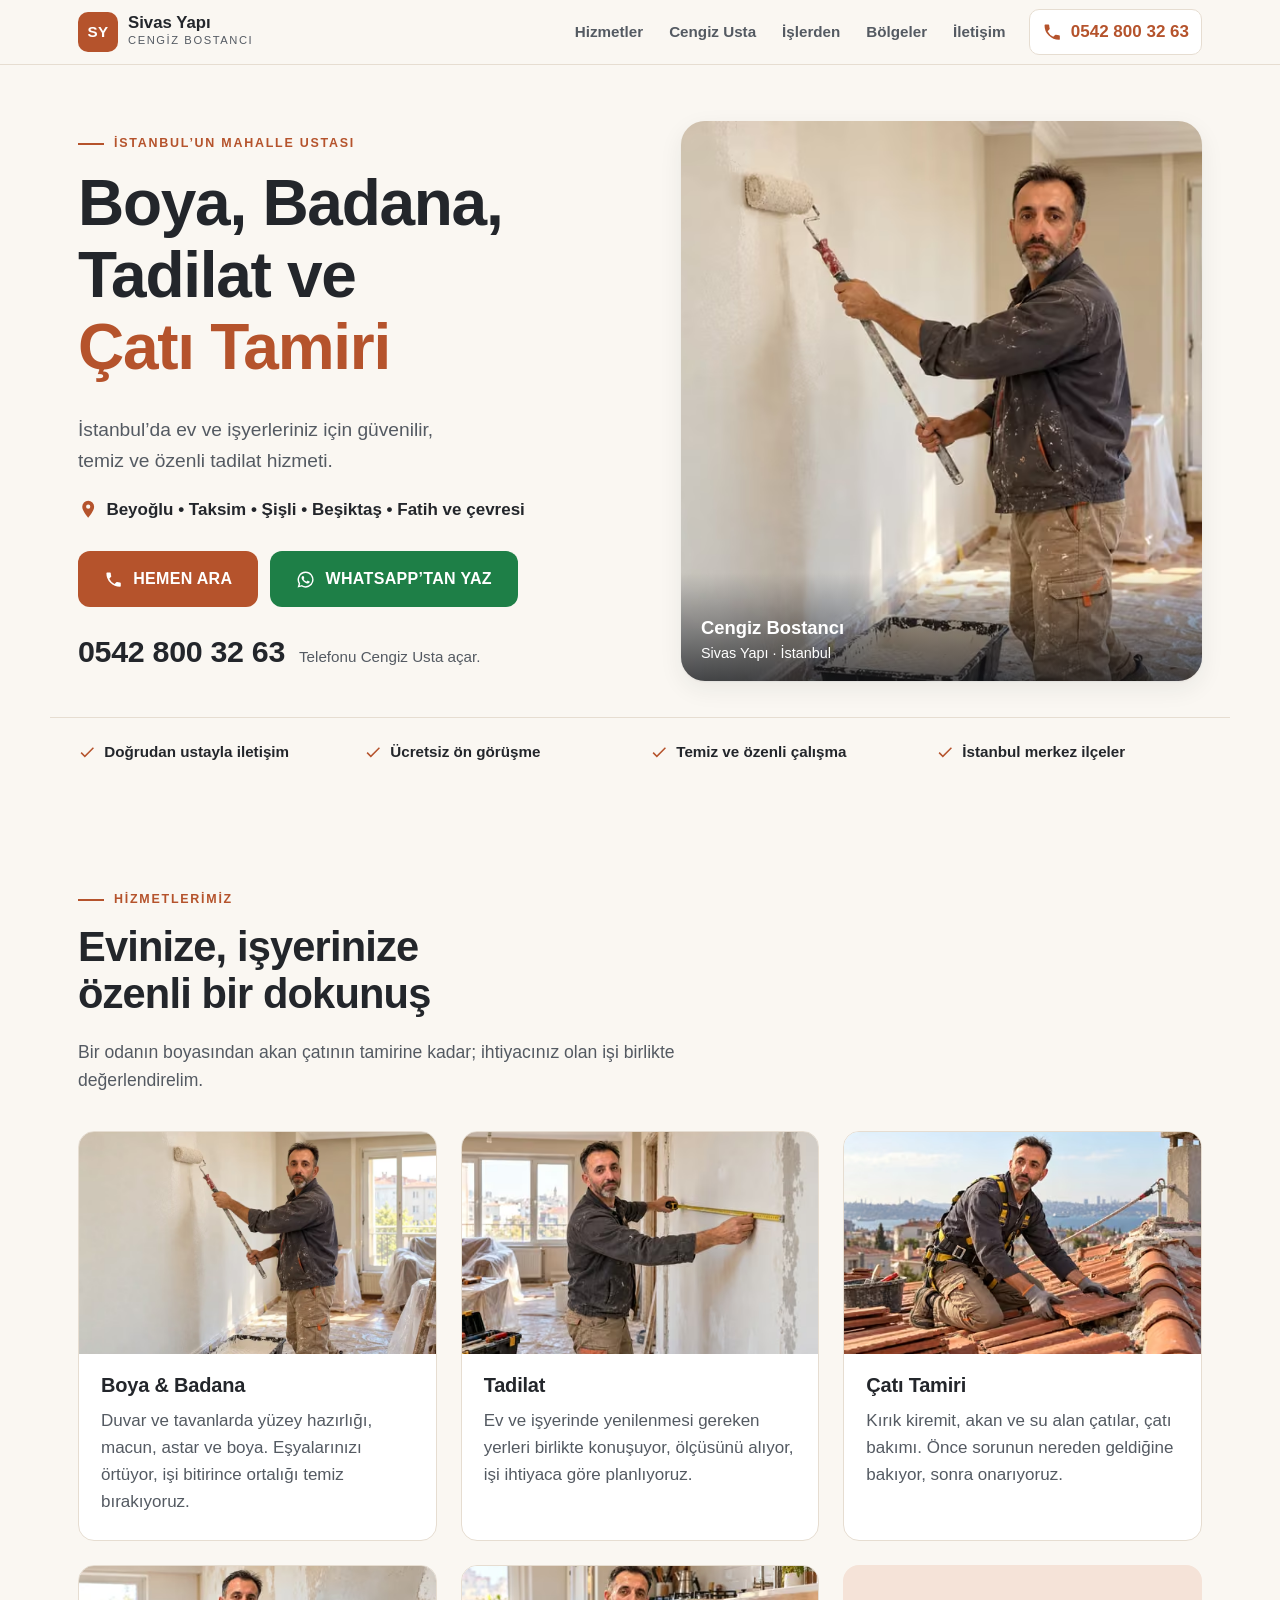
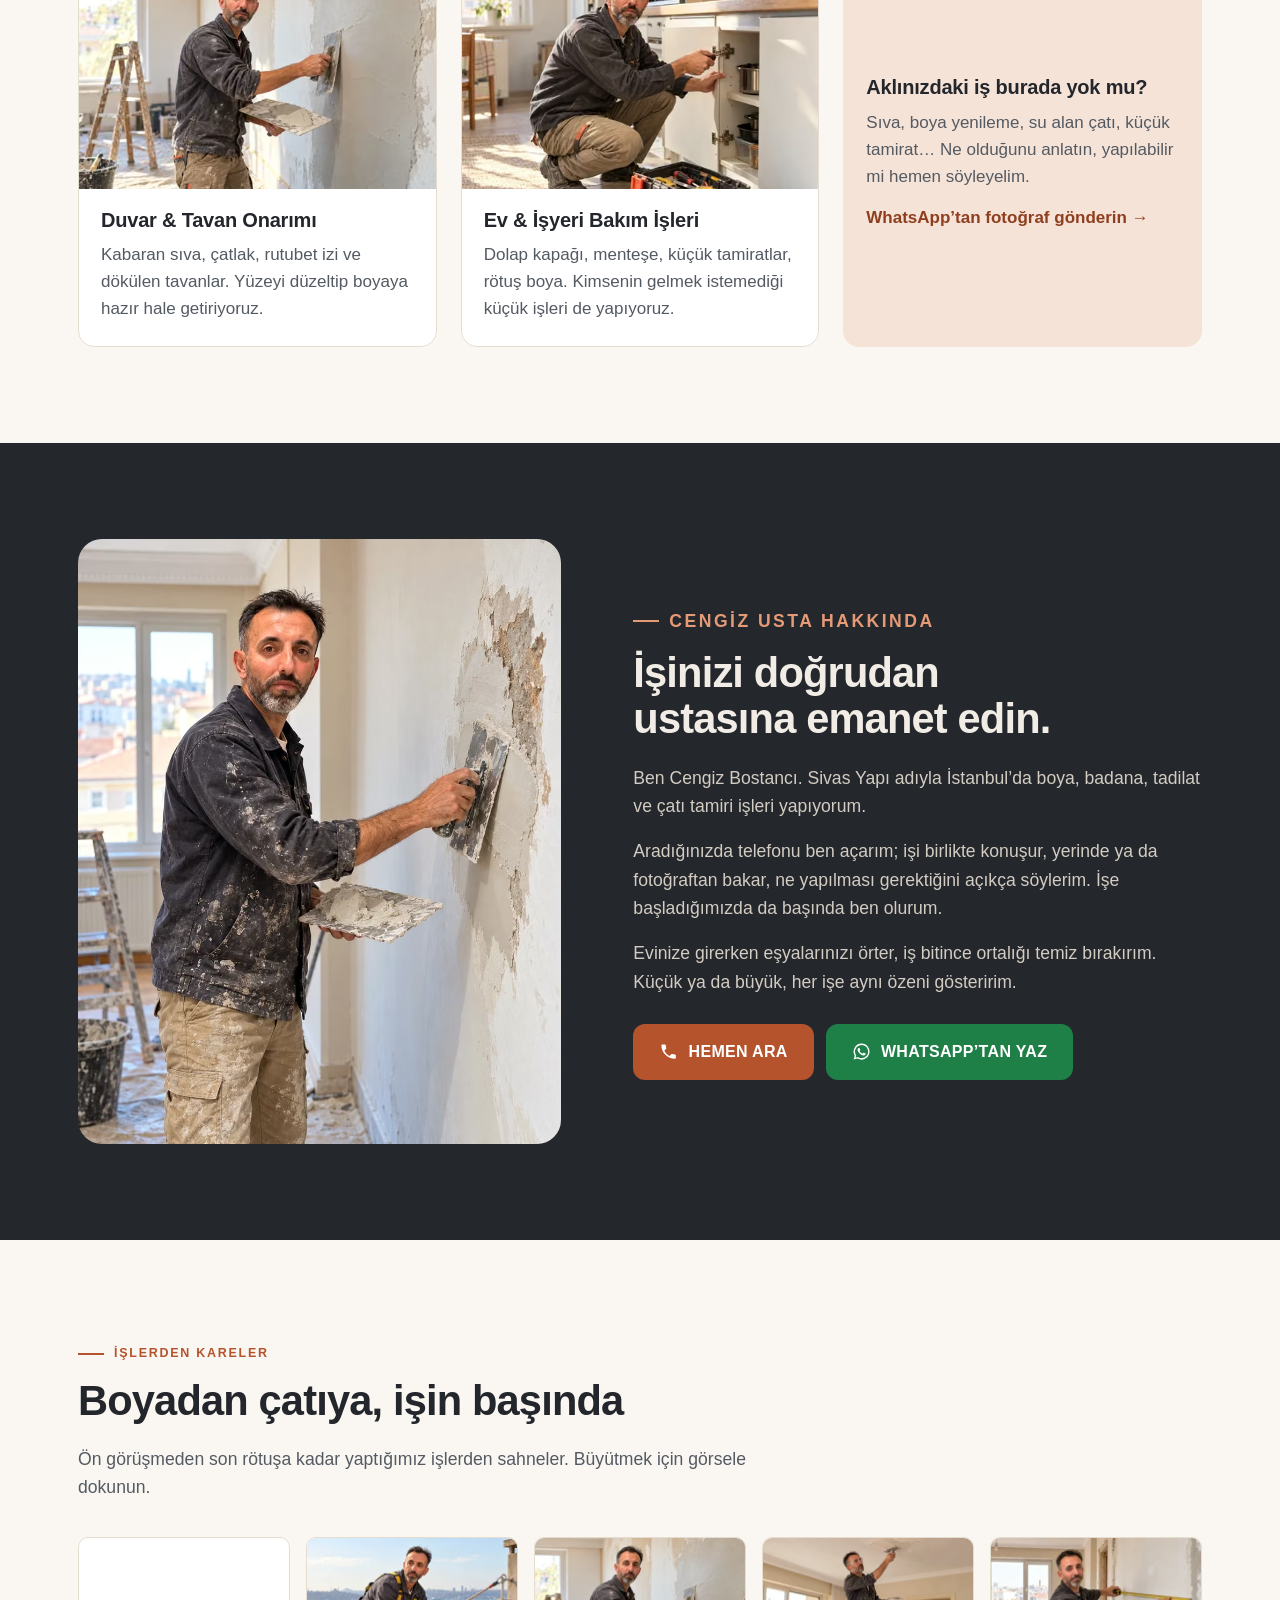
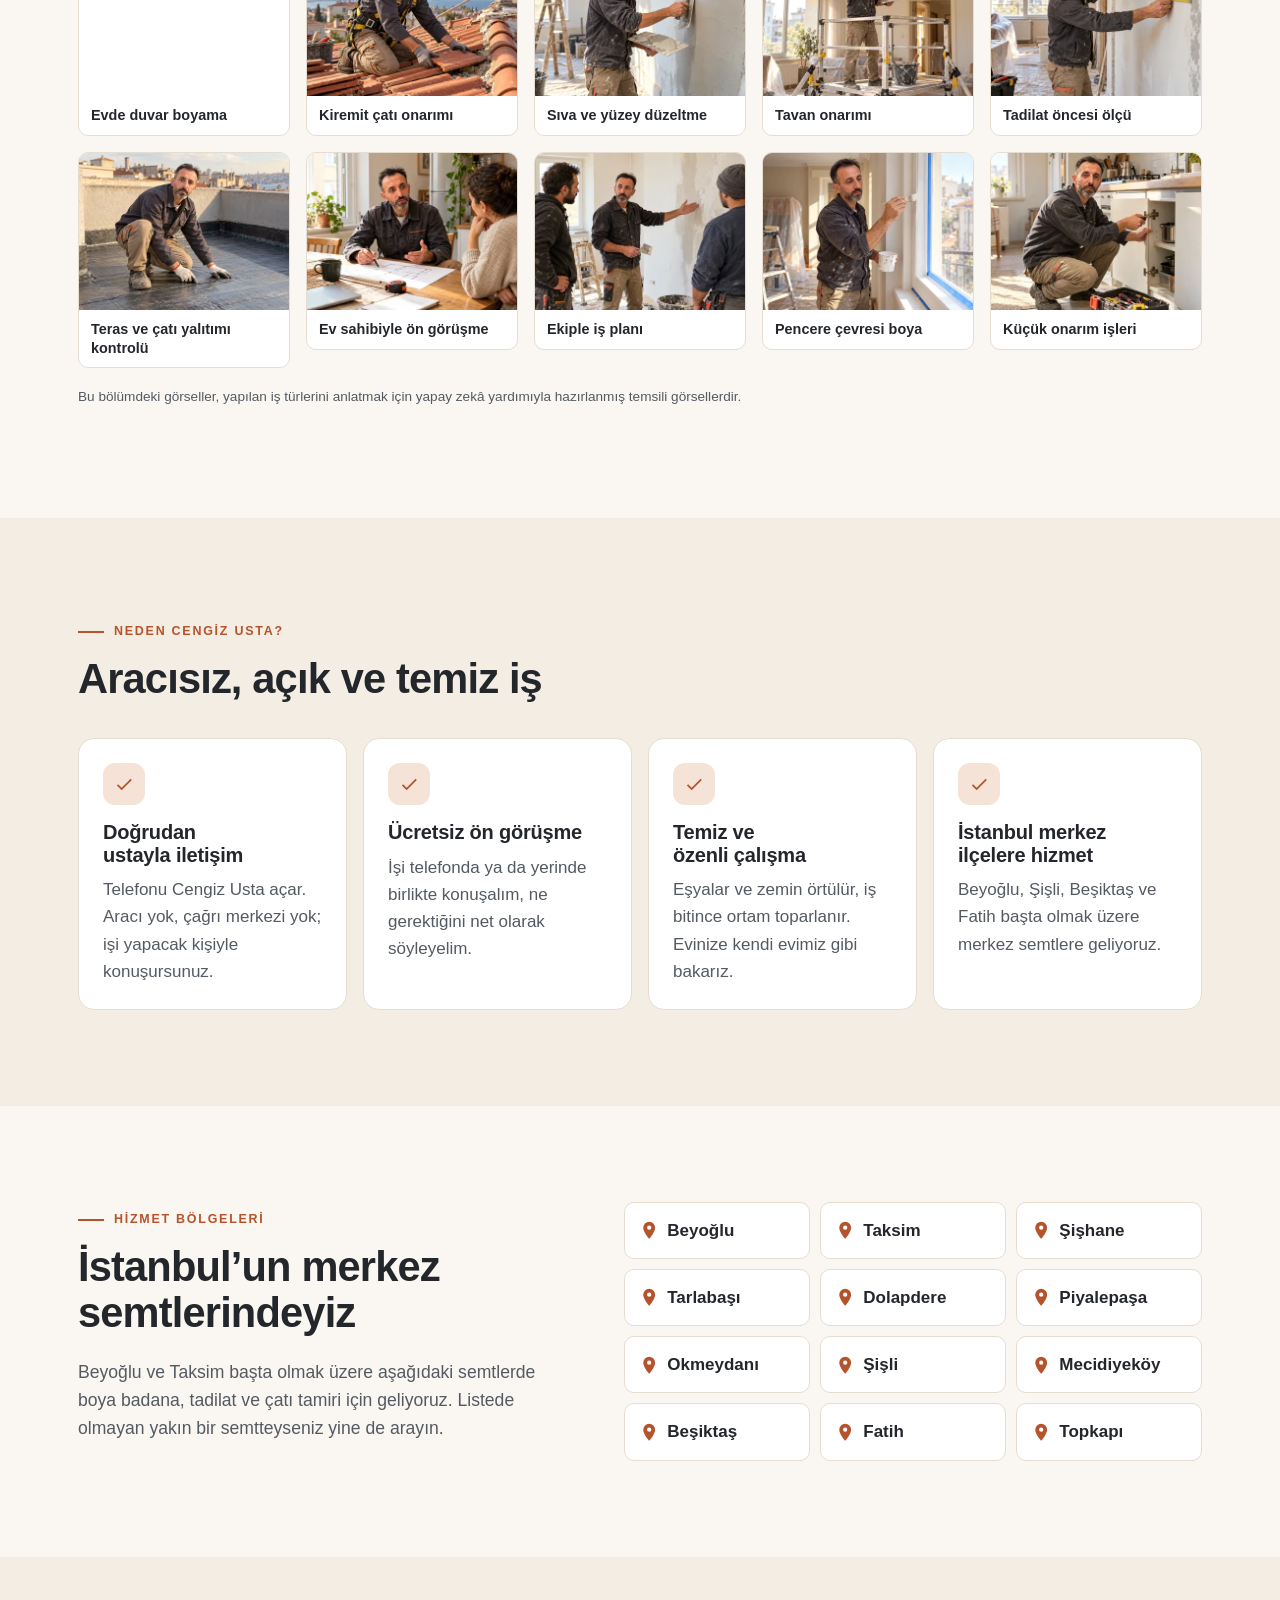
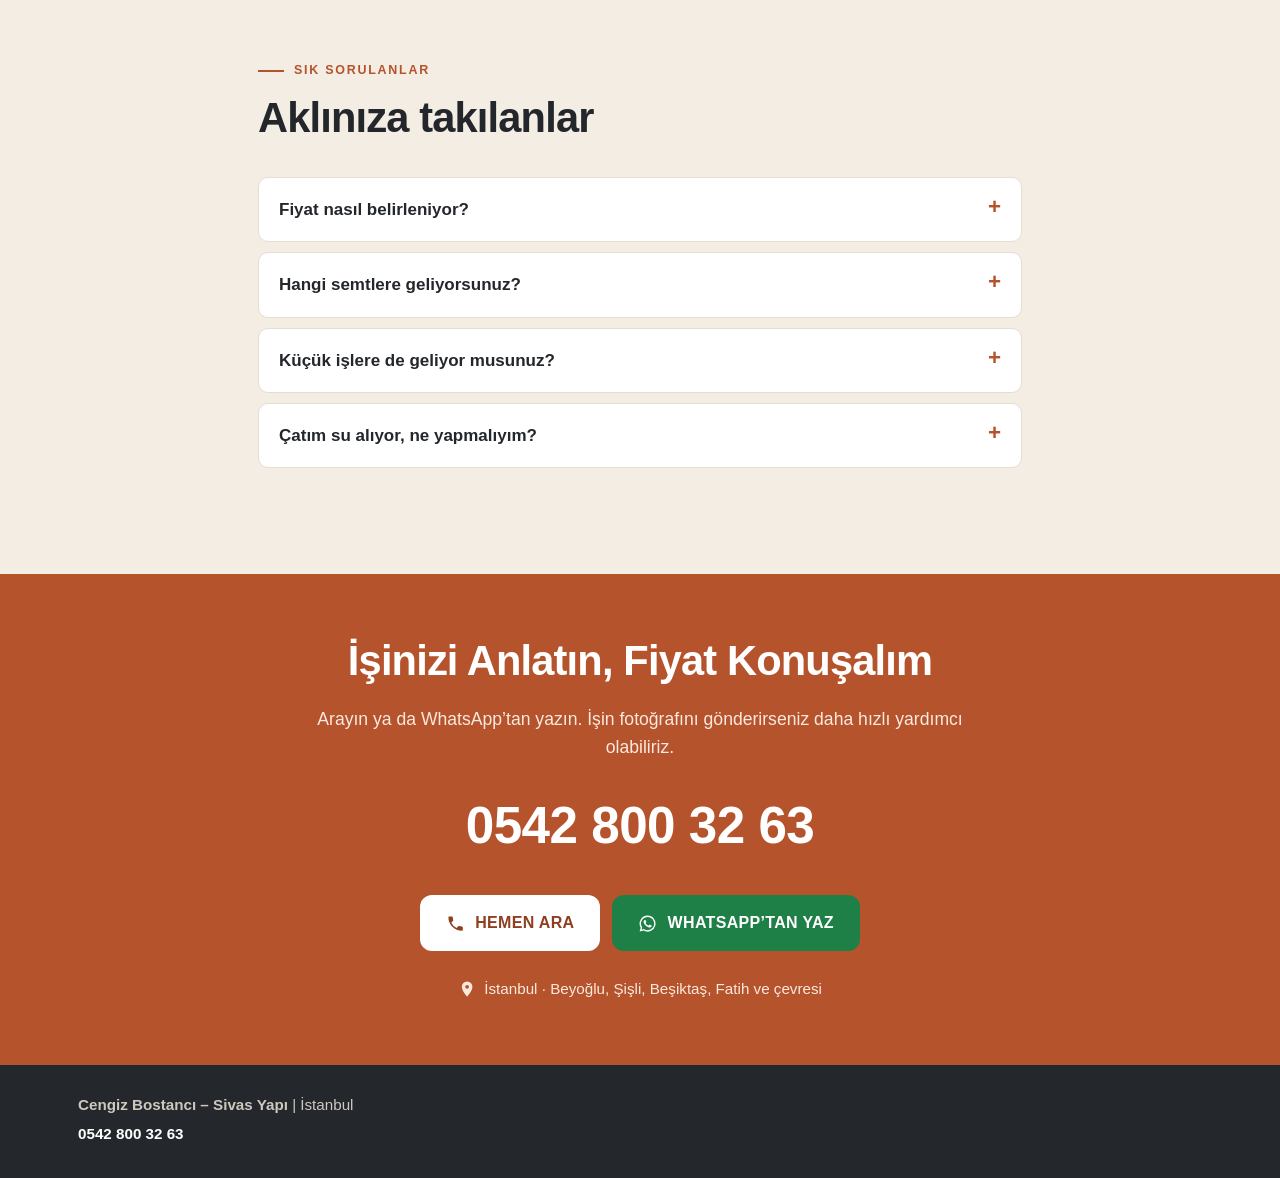
==== site/index.html @ 4868c243 "Cengiz Usta – Sivas Yapı sitesi ilk sürüm Co-Authored-By: Claude Opus 5.5 <noreply@anthropic.com>" ====
<!doctype html>
<html lang="tr">
<head>
<meta charset="utf-8">
<meta name="viewport" content="width=device-width, initial-scale=1">
<title>Cengiz Usta | Boya Badana, Tadilat ve Çatı Tamiri İstanbul</title>
<meta name="description" content="Beyoğlu, Taksim, Şişli, Beşiktaş, Fatih ve çevresinde boya badana, tadilat ve çatı tamiri. Cengiz Usta ile doğrudan iletişim: 0542 800 32 63.">
<link rel="canonical" href="https://calsimsek-a11y.github.io/cengizusta/">
<meta name="robots" content="index, follow, max-image-preview:large">
<meta name="theme-color" content="#B5532C">
<meta name="geo.region" content="TR-34">
<meta name="geo.placename" content="İstanbul">

<meta property="og:type" content="website">
<meta property="og:locale" content="tr_TR">
<meta property="og:site_name" content="Cengiz Usta – Sivas Yapı">
<meta property="og:title" content="Cengiz Usta | Boya Badana, Tadilat ve Çatı Tamiri İstanbul">
<meta property="og:description" content="Beyoğlu, Taksim, Şişli, Beşiktaş, Fatih ve çevresinde boya badana, tadilat ve çatı tamiri. Cengiz Usta ile doğrudan iletişim: 0542 800 32 63.">
<meta property="og:url" content="https://calsimsek-a11y.github.io/cengizusta/">
<meta property="og:image" content="https://calsimsek-a11y.github.io/cengizusta/img/og-cengiz-usta.jpg">
<meta property="og:image:width" content="1200">
<meta property="og:image:height" content="630">
<meta property="og:image:alt" content="Cengiz Usta İstanbul'da bir evde duvar boyarken">
<meta name="twitter:card" content="summary_large_image">
<link rel="icon" href="favicon.svg" type="image/svg+xml">
<link rel="apple-touch-icon" href="apple-touch-icon.png">
<link rel="preload" as="image" type="image/avif" imagesrcset="img/beyoglu-boya-badana-ustasi-480.avif 480w, img/beyoglu-boya-badana-ustasi-900.avif 900w, img/beyoglu-boya-badana-ustasi-1400.avif 1400w" imagesizes="(min-width: 960px) 46vw, 100vw">
<link rel="stylesheet" href="stil.css?v=20261002">
<script type="application/ld+json">{"@context": "https://schema.org", "@type": "HomeAndConstructionBusiness", "@id": "https://calsimsek-a11y.github.io/cengizusta/#isletme", "name": "Cengiz Bostancı – Sivas Yapı", "alternateName": ["Cengiz Usta", "Sivas Yapı"], "description": "İstanbul'da boya badana, ev ve işyeri tadilatı, çatı tamiri, duvar ve tavan onarımı.", "url": "https://calsimsek-a11y.github.io/cengizusta/", "telephone": "+90 542 800 32 63", "image": "https://calsimsek-a11y.github.io/cengizusta/img/og-cengiz-usta.jpg", "logo": "https://calsimsek-a11y.github.io/cengizusta/favicon.svg", "founder": {"@type": "Person", "name": "Cengiz Bostancı"}, "address": {"@type": "PostalAddress", "addressLocality": "İstanbul", "addressCountry": "TR"}, "areaServed": [{"@type": "Place", "name": "Beyoğlu, İstanbul"}, {"@type": "Place", "name": "Taksim, İstanbul"}, {"@type": "Place", "name": "Şişhane, İstanbul"}, {"@type": "Place", "name": "Tarlabaşı, İstanbul"}, {"@type": "Place", "name": "Dolapdere, İstanbul"}, {"@type": "Place", "name": "Piyalepaşa, İstanbul"}, {"@type": "Place", "name": "Okmeydanı, İstanbul"}, {"@type": "Place", "name": "Şişli, İstanbul"}, {"@type": "Place", "name": "Mecidiyeköy, İstanbul"}, {"@type": "Place", "name": "Beşiktaş, İstanbul"}, {"@type": "Place", "name": "Fatih, İstanbul"}, {"@type": "Place", "name": "Topkapı, İstanbul"}], "knowsLanguage": "tr", "contactPoint": {"@type": "ContactPoint", "telephone": "+90 542 800 32 63", "contactType": "customer service", "availableLanguage": "Turkish"}, "hasOfferCatalog": {"@type": "OfferCatalog", "name": "Hizmetler", "itemListElement": [{"@type": "Offer", "itemOffered": {"@type": "Service", "name": "Boya ve badana"}}, {"@type": "Offer", "itemOffered": {"@type": "Service", "name": "Ev ve işyeri tadilatı"}}, {"@type": "Offer", "itemOffered": {"@type": "Service", "name": "Çatı tamiri"}}, {"@type": "Offer", "itemOffered": {"@type": "Service", "name": "Çatı bakım ve onarımı"}}, {"@type": "Offer", "itemOffered": {"@type": "Service", "name": "Su alan çatı onarımı"}}, {"@type": "Offer", "itemOffered": {"@type": "Service", "name": "Duvar ve tavan tamiratı"}}, {"@type": "Offer", "itemOffered": {"@type": "Service", "name": "Sıva ve boya yenileme"}}, {"@type": "Offer", "itemOffered": {"@type": "Service", "name": "Küçük ev ve işyeri onarım işleri"}}]}}</script>
<script type="application/ld+json">{"@context": "https://schema.org", "@type": "FAQPage", "mainEntity": [{"@type": "Question", "name": "Fiyat nasıl belirleniyor?", "acceptedAnswer": {"@type": "Answer", "text": "Her işin ölçüsü ve durumu farklı olduğu için fiyatı işi gördükten ya da fotoğrafını aldıktan sonra konuşuyoruz. WhatsApp'tan birkaç fotoğraf göndermeniz çoğu zaman yeterli olur."}}, {"@type": "Question", "name": "Hangi semtlere geliyorsunuz?", "acceptedAnswer": {"@type": "Answer", "text": "Beyoğlu, Taksim, Şişhane, Tarlabaşı, Dolapdere, Piyalepaşa, Okmeydanı, Şişli, Mecidiyeköy, Beşiktaş, Fatih ve Topkapı başta olmak üzere İstanbul'un merkez semtlerine geliyoruz."}}, {"@type": "Question", "name": "Küçük işlere de geliyor musunuz?", "acceptedAnswer": {"@type": "Answer", "text": "Evet. Tek odanın boyası, bir tavan onarımı ya da birkaç kiremidin değişmesi gibi küçük işler için de arayabilirsiniz."}}, {"@type": "Question", "name": "Çatım su alıyor, ne yapmalıyım?", "acceptedAnswer": {"@type": "Answer", "text": "Suyun geldiği yeri ve tavandaki izi fotoğraflayıp WhatsApp'tan gönderin. Sorunun kaynağına bakıp çatı tamirinin nasıl yapılacağını birlikte konuşalım."}}]}</script>
<script type="application/ld+json">{"@context": "https://schema.org", "@type": "WebSite", "name": "Cengiz Usta – Sivas Yapı", "url": "https://calsimsek-a11y.github.io/cengizusta/", "inLanguage": "tr-TR"}</script>
</head>
<body>
<a class="atla" href="#icerik">İçeriğe geç</a>
<header class="ust">
  <div class="kap ust-ic">
    <a class="marka" href="./" aria-label="Cengiz Usta – Sivas Yapı ana sayfa">
      <span class="marka-isaret" aria-hidden="true">SY</span>
      <span><strong>Sivas Yapı</strong><small>Cengiz Bostancı</small></span>
    </a>
    <nav aria-label="Ana menü" class="menu">
      <a href="#hizmetler">Hizmetler</a><a href="#hakkinda">Cengiz Usta</a><a href="#isler">İşlerden</a><a href="#bolgeler">Bölgeler</a><a href="#iletisim">İletişim</a>
    </nav>
    <a class="ust-tel" href="tel:+905428003263"><svg viewBox="0 0 24 24" aria-hidden="true"><path d="M6.6 10.8a15.1 15.1 0 0 0 6.6 6.6l2.2-2.2a1 1 0 0 1 1-.25 11.4 11.4 0 0 0 3.6.57 1 1 0 0 1 1 1V20a1 1 0 0 1-1 1A17 17 0 0 1 3 4a1 1 0 0 1 1-1h3.5a1 1 0 0 1 1 1c0 1.25.2 2.45.57 3.57a1 1 0 0 1-.25 1z"/></svg><span>0542 800 32 63</span></a>
  </div>
</header>

<main id="icerik">
<section class="hero">
  <div class="kap hero-ic">
    <div class="hero-metin">
      <p class="ust-etiket">İstanbul’un mahalle ustası</p>
      <h1>Boya, Badana, Tadilat ve <em>Çatı Tamiri</em></h1>
      <p class="hero-alt">İstanbul’da ev ve işyerleriniz için güvenilir, temiz ve özenli tadilat hizmeti.</p>
      <p class="hero-bolge"><svg viewBox="0 0 24 24" aria-hidden="true"><path d="M12 2a7 7 0 0 0-7 7c0 5.25 7 13 7 13s7-7.75 7-13a7 7 0 0 0-7-7zm0 9.5A2.5 2.5 0 1 1 12 6.5a2.5 2.5 0 0 1 0 5z"/></svg>Beyoğlu • Taksim • Şişli • Beşiktaş • Fatih ve çevresi</p>
      <div class="cta-row"><a class="btn btn-ana" href="tel:+905428003263"><svg viewBox="0 0 24 24" aria-hidden="true"><path d="M6.6 10.8a15.1 15.1 0 0 0 6.6 6.6l2.2-2.2a1 1 0 0 1 1-.25 11.4 11.4 0 0 0 3.6.57 1 1 0 0 1 1 1V20a1 1 0 0 1-1 1A17 17 0 0 1 3 4a1 1 0 0 1 1-1h3.5a1 1 0 0 1 1 1c0 1.25.2 2.45.57 3.57a1 1 0 0 1-.25 1z"/></svg><span>HEMEN ARA</span></a><a class="btn btn-wa" href="https://wa.me/905428003263?text=Merhaba%20Cengiz%20Usta%2C%20boya/tadilat%20i%C5%9Fi%20i%C3%A7in%20bilgi%20ve%20fiyat%20almak%20istiyorum." target="_blank" rel="noopener"><svg viewBox="0 0 24 24" aria-hidden="true"><path d="M12 2a10 10 0 0 0-8.6 15.1L2 22l5-1.3A10 10 0 1 0 12 2zm0 18.2a8.2 8.2 0 0 1-4.2-1.15l-.3-.18-3 .78.8-2.9-.2-.3A8.2 8.2 0 1 1 12 20.2zm4.5-6.1c-.25-.12-1.47-.72-1.7-.8s-.39-.12-.56.12-.64.8-.78.97-.29.18-.54.06a6.7 6.7 0 0 1-3.34-2.92c-.25-.43.25-.4.72-1.34a.45.45 0 0 0-.02-.43c-.06-.12-.56-1.34-.76-1.84s-.4-.42-.56-.43h-.48a.92.92 0 0 0-.66.31 2.8 2.8 0 0 0-.87 2.07 4.85 4.85 0 0 0 1.02 2.58 11.1 11.1 0 0 0 4.25 3.75c1.58.68 2.2.74 2.99.62a2.55 2.55 0 0 0 1.68-1.18 2.08 2.08 0 0 0 .14-1.18c-.06-.1-.23-.16-.48-.28z"/></svg><span>WHATSAPP’TAN YAZ</span></a></div>
      <p class="hero-tel"><a href="tel:+905428003263">0542 800 32 63</a><span>Telefonu Cengiz Usta açar.</span></p>
    </div>
    <figure class="hero-gorsel">
      <picture><source type="image/avif" srcset="img/beyoglu-boya-badana-ustasi-480.avif 480w, img/beyoglu-boya-badana-ustasi-900.avif 900w, img/beyoglu-boya-badana-ustasi-1400.avif 1400w" sizes="(min-width: 960px) 46vw, 100vw"><source type="image/webp" srcset="img/beyoglu-boya-badana-ustasi-480.webp 480w, img/beyoglu-boya-badana-ustasi-900.webp 900w, img/beyoglu-boya-badana-ustasi-1400.webp 1400w" sizes="(min-width: 960px) 46vw, 100vw"><img src="img/beyoglu-boya-badana-ustasi-900.webp" alt="Cengiz Usta Beyoğlu'nda bir dairede duvarı rulo ile boyarken" width="1400" height="933" fetchpriority="high"></picture>
      <figcaption><strong>Cengiz Bostancı</strong> Sivas Yapı · İstanbul</figcaption>
    </figure>
  </div>
  <ul class="kap seritler" aria-label="Öne çıkanlar">
    <li><svg viewBox="0 0 24 24" aria-hidden="true"><path d="M9 16.2 4.8 12l-1.4 1.4L9 19 21 7l-1.4-1.4z"/></svg>Doğrudan ustayla iletişim</li>
    <li><svg viewBox="0 0 24 24" aria-hidden="true"><path d="M9 16.2 4.8 12l-1.4 1.4L9 19 21 7l-1.4-1.4z"/></svg>Ücretsiz ön görüşme</li>
    <li><svg viewBox="0 0 24 24" aria-hidden="true"><path d="M9 16.2 4.8 12l-1.4 1.4L9 19 21 7l-1.4-1.4z"/></svg>Temiz ve özenli çalışma</li>
    <li><svg viewBox="0 0 24 24" aria-hidden="true"><path d="M9 16.2 4.8 12l-1.4 1.4L9 19 21 7l-1.4-1.4z"/></svg>İstanbul merkez ilçeler</li>
  </ul>
</section>

<section id="hizmetler" class="bolum">
  <div class="kap">
    <header class="bolum-bas">
      <p class="ust-etiket">Hizmetlerimiz</p>
      <h2>Evinize, işyerinize özenli bir dokunuş</h2>
      <p>Bir odanın boyasından akan çatının tamirine kadar; ihtiyacınız olan işi birlikte değerlendirelim.</p>
    </header>
    <div class="kartlar">
<article class="kart"><picture><source type="image/avif" srcset="img/beyoglu-boya-badana-ustasi-480.avif 480w, img/beyoglu-boya-badana-ustasi-900.avif 900w, img/beyoglu-boya-badana-ustasi-1400.avif 1400w" sizes="(min-width: 960px) 30vw, (min-width: 640px) 45vw, 100vw"><source type="image/webp" srcset="img/beyoglu-boya-badana-ustasi-480.webp 480w, img/beyoglu-boya-badana-ustasi-900.webp 900w, img/beyoglu-boya-badana-ustasi-1400.webp 1400w" sizes="(min-width: 960px) 30vw, (min-width: 640px) 45vw, 100vw"><img src="img/beyoglu-boya-badana-ustasi-900.webp" alt="Beyoğlu'nda bir evde duvarı rulo ile boyayan Cengiz Usta" width="1400" height="933" loading="lazy" decoding="async"></picture><div class="kart-ic"><h3>Boya & Badana</h3><p>Duvar ve tavanlarda yüzey hazırlığı, macun, astar ve boya. Eşyalarınızı örtüyor, işi bitirince ortalığı temiz bırakıyoruz.</p></div></article>
<article class="kart"><picture><source type="image/avif" srcset="img/ev-tadilati-olcu-alma-480.avif 480w, img/ev-tadilati-olcu-alma-900.avif 900w, img/ev-tadilati-olcu-alma-1400.avif 1400w" sizes="(min-width: 960px) 30vw, (min-width: 640px) 45vw, 100vw"><source type="image/webp" srcset="img/ev-tadilati-olcu-alma-480.webp 480w, img/ev-tadilati-olcu-alma-900.webp 900w, img/ev-tadilati-olcu-alma-1400.webp 1400w" sizes="(min-width: 960px) 30vw, (min-width: 640px) 45vw, 100vw"><img src="img/ev-tadilati-olcu-alma-900.webp" alt="Taksim'de ev tadilatı öncesi duvar ölçüsü alan Cengiz Usta" width="1400" height="933" loading="lazy" decoding="async"></picture><div class="kart-ic"><h3>Tadilat</h3><p>Ev ve işyerinde yenilenmesi gereken yerleri birlikte konuşuyor, ölçüsünü alıyor, işi ihtiyaca göre planlıyoruz.</p></div></article>
<article class="kart"><picture><source type="image/avif" srcset="img/istanbul-kiremit-cati-tamiri-480.avif 480w, img/istanbul-kiremit-cati-tamiri-900.avif 900w, img/istanbul-kiremit-cati-tamiri-1400.avif 1400w" sizes="(min-width: 960px) 30vw, (min-width: 640px) 45vw, 100vw"><source type="image/webp" srcset="img/istanbul-kiremit-cati-tamiri-480.webp 480w, img/istanbul-kiremit-cati-tamiri-900.webp 900w, img/istanbul-kiremit-cati-tamiri-1400.webp 1400w" sizes="(min-width: 960px) 30vw, (min-width: 640px) 45vw, 100vw"><img src="img/istanbul-kiremit-cati-tamiri-900.webp" alt="İstanbul'da emniyet kemeriyle kiremit çatı tamiri yapan Cengiz Usta" width="1400" height="933" loading="lazy" decoding="async"></picture><div class="kart-ic"><h3>Çatı Tamiri</h3><p>Kırık kiremit, akan ve su alan çatılar, çatı bakımı. Önce sorunun nereden geldiğine bakıyor, sonra onarıyoruz.</p></div></article>
<article class="kart"><picture><source type="image/avif" srcset="img/duvar-siva-onarimi-480.avif 480w, img/duvar-siva-onarimi-900.avif 900w, img/duvar-siva-onarimi-1400.avif 1400w" sizes="(min-width: 960px) 30vw, (min-width: 640px) 45vw, 100vw"><source type="image/webp" srcset="img/duvar-siva-onarimi-480.webp 480w, img/duvar-siva-onarimi-900.webp 900w, img/duvar-siva-onarimi-1400.webp 1400w" sizes="(min-width: 960px) 30vw, (min-width: 640px) 45vw, 100vw"><img src="img/duvar-siva-onarimi-900.webp" alt="Şişli'de dökülen duvar sıvasını onaran Cengiz Usta" width="1400" height="933" loading="lazy" decoding="async"></picture><div class="kart-ic"><h3>Duvar & Tavan Onarımı</h3><p>Kabaran sıva, çatlak, rutubet izi ve dökülen tavanlar. Yüzeyi düzeltip boyaya hazır hale getiriyoruz.</p></div></article>
<article class="kart"><picture><source type="image/avif" srcset="img/ev-bakim-onarim-480.avif 480w, img/ev-bakim-onarim-900.avif 900w, img/ev-bakim-onarim-1400.avif 1400w" sizes="(min-width: 960px) 30vw, (min-width: 640px) 45vw, 100vw"><source type="image/webp" srcset="img/ev-bakim-onarim-480.webp 480w, img/ev-bakim-onarim-900.webp 900w, img/ev-bakim-onarim-1400.webp 1400w" sizes="(min-width: 960px) 30vw, (min-width: 640px) 45vw, 100vw"><img src="img/ev-bakim-onarim-900.webp" alt="Beşiktaş'ta mutfak dolabı menteşesini ayarlayan Cengiz Usta" width="1400" height="933" loading="lazy" decoding="async"></picture><div class="kart-ic"><h3>Ev & İşyeri Bakım İşleri</h3><p>Dolap kapağı, menteşe, küçük tamiratlar, rötuş boya. Kimsenin gelmek istemediği küçük işleri de yapıyoruz.</p></div></article><article class="kart kart-cta"><div class="kart-ic"><h3>Aklınızdaki iş burada yok mu?</h3><p>Sıva, boya yenileme, su alan çatı, küçük tamirat… Ne olduğunu anlatın, yapılabilir mi hemen söyleyelim.</p><a class="link-ok" href="https://wa.me/905428003263?text=Merhaba%20Cengiz%20Usta%2C%20boya/tadilat%20i%C5%9Fi%20i%C3%A7in%20bilgi%20ve%20fiyat%20almak%20istiyorum." target="_blank" rel="noopener">WhatsApp’tan fotoğraf gönderin →</a></div></article>
    </div>
  </div>
</section>

<section id="hakkinda" class="bolum bolum-koyu">
  <div class="kap hakkinda">
    <figure class="hakkinda-gorsel">
      <picture><source type="image/avif" srcset="img/cengiz-usta-duvar-tamiri-480.avif 480w, img/cengiz-usta-duvar-tamiri-900.avif 900w" sizes="(min-width: 960px) 38vw, 100vw"><source type="image/webp" srcset="img/cengiz-usta-duvar-tamiri-480.webp 480w, img/cengiz-usta-duvar-tamiri-900.webp 900w" sizes="(min-width: 960px) 38vw, 100vw"><img src="img/cengiz-usta-duvar-tamiri-900.webp" alt="Cengiz Bostancı İstanbul'da bir dairede dökülen duvarın sıva tamirini yaparken" width="1122" height="1402" loading="lazy" decoding="async"></picture>
    </figure>
    <div class="hakkinda-metin">
      <p class="ust-etiket">Cengiz Usta hakkında</p>
      <h2>İşinizi doğrudan ustasına emanet edin.</h2>
      <p>Ben Cengiz Bostancı. Sivas Yapı adıyla İstanbul’da boya, badana, tadilat ve çatı tamiri işleri yapıyorum.</p>
      <p>Aradığınızda telefonu ben açarım; işi birlikte konuşur, yerinde ya da fotoğraftan bakar, ne yapılması gerektiğini açıkça söylerim. İşe başladığımızda da başında ben olurum.</p>
      <p>Evinize girerken eşyalarınızı örter, iş bitince ortalığı temiz bırakırım. Küçük ya da büyük, her işe aynı özeni gösteririm.</p>
      <div class="cta-row cta-acik"><a class="btn btn-ana" href="tel:+905428003263"><svg viewBox="0 0 24 24" aria-hidden="true"><path d="M6.6 10.8a15.1 15.1 0 0 0 6.6 6.6l2.2-2.2a1 1 0 0 1 1-.25 11.4 11.4 0 0 0 3.6.57 1 1 0 0 1 1 1V20a1 1 0 0 1-1 1A17 17 0 0 1 3 4a1 1 0 0 1 1-1h3.5a1 1 0 0 1 1 1c0 1.25.2 2.45.57 3.57a1 1 0 0 1-.25 1z"/></svg><span>HEMEN ARA</span></a><a class="btn btn-wa" href="https://wa.me/905428003263?text=Merhaba%20Cengiz%20Usta%2C%20boya/tadilat%20i%C5%9Fi%20i%C3%A7in%20bilgi%20ve%20fiyat%20almak%20istiyorum." target="_blank" rel="noopener"><svg viewBox="0 0 24 24" aria-hidden="true"><path d="M12 2a10 10 0 0 0-8.6 15.1L2 22l5-1.3A10 10 0 1 0 12 2zm0 18.2a8.2 8.2 0 0 1-4.2-1.15l-.3-.18-3 .78.8-2.9-.2-.3A8.2 8.2 0 1 1 12 20.2zm4.5-6.1c-.25-.12-1.47-.72-1.7-.8s-.39-.12-.56.12-.64.8-.78.97-.29.18-.54.06a6.7 6.7 0 0 1-3.34-2.92c-.25-.43.25-.4.72-1.34a.45.45 0 0 0-.02-.43c-.06-.12-.56-1.34-.76-1.84s-.4-.42-.56-.43h-.48a.92.92 0 0 0-.66.31 2.8 2.8 0 0 0-.87 2.07 4.85 4.85 0 0 0 1.02 2.58 11.1 11.1 0 0 0 4.25 3.75c1.58.68 2.2.74 2.99.62a2.55 2.55 0 0 0 1.68-1.18 2.08 2.08 0 0 0 .14-1.18c-.06-.1-.23-.16-.48-.28z"/></svg><span>WHATSAPP’TAN YAZ</span></a></div>
    </div>
  </div>
</section>

<section id="isler" class="bolum">
  <div class="kap">
    <header class="bolum-bas">
      <p class="ust-etiket">İşlerden kareler</p>
      <h2>Boyadan çatıya, işin başında</h2>
      <p>Ön görüşmeden son rötuşa kadar yaptığımız işlerden sahneler. Büyütmek için görsele dokunun.</p>
    </header>
    <ul class="galeri">
<li><button type="button" class="galeri-oge" data-ad="beyoglu-boya-badana-ustasi" data-baslik="Evde duvar boyama" aria-label="Evde duvar boyama – büyüt"><picture><source type="image/avif" srcset="img/beyoglu-boya-badana-ustasi-480.avif 480w, img/beyoglu-boya-badana-ustasi-900.avif 900w, img/beyoglu-boya-badana-ustasi-1400.avif 1400w" sizes="(min-width: 960px) 20vw, (min-width: 640px) 33vw, 50vw"><source type="image/webp" srcset="img/beyoglu-boya-badana-ustasi-480.webp 480w, img/beyoglu-boya-badana-ustasi-900.webp 900w, img/beyoglu-boya-badana-ustasi-1400.webp 1400w" sizes="(min-width: 960px) 20vw, (min-width: 640px) 33vw, 50vw"><img src="img/beyoglu-boya-badana-ustasi-900.webp" alt="Beyoğlu'nda bir dairede duvar boyayan Cengiz Usta" width="1400" height="933" loading="lazy" decoding="async"></picture><span>Evde duvar boyama</span></button></li>
<li><button type="button" class="galeri-oge" data-ad="istanbul-kiremit-cati-tamiri" data-baslik="Kiremit çatı onarımı" aria-label="Kiremit çatı onarımı – büyüt"><picture><source type="image/avif" srcset="img/istanbul-kiremit-cati-tamiri-480.avif 480w, img/istanbul-kiremit-cati-tamiri-900.avif 900w, img/istanbul-kiremit-cati-tamiri-1400.avif 1400w" sizes="(min-width: 960px) 20vw, (min-width: 640px) 33vw, 50vw"><source type="image/webp" srcset="img/istanbul-kiremit-cati-tamiri-480.webp 480w, img/istanbul-kiremit-cati-tamiri-900.webp 900w, img/istanbul-kiremit-cati-tamiri-1400.webp 1400w" sizes="(min-width: 960px) 20vw, (min-width: 640px) 33vw, 50vw"><img src="img/istanbul-kiremit-cati-tamiri-900.webp" alt="İstanbul'da kiremit çatı tamiri yapan Cengiz Usta" width="1400" height="933" loading="lazy" decoding="async"></picture><span>Kiremit çatı onarımı</span></button></li>
<li><button type="button" class="galeri-oge" data-ad="duvar-siva-onarimi" data-baslik="Sıva ve yüzey düzeltme" aria-label="Sıva ve yüzey düzeltme – büyüt"><picture><source type="image/avif" srcset="img/duvar-siva-onarimi-480.avif 480w, img/duvar-siva-onarimi-900.avif 900w, img/duvar-siva-onarimi-1400.avif 1400w" sizes="(min-width: 960px) 20vw, (min-width: 640px) 33vw, 50vw"><source type="image/webp" srcset="img/duvar-siva-onarimi-480.webp 480w, img/duvar-siva-onarimi-900.webp 900w, img/duvar-siva-onarimi-1400.webp 1400w" sizes="(min-width: 960px) 20vw, (min-width: 640px) 33vw, 50vw"><img src="img/duvar-siva-onarimi-900.webp" alt="Duvarda sıva onarımı yapan Cengiz Usta" width="1400" height="933" loading="lazy" decoding="async"></picture><span>Sıva ve yüzey düzeltme</span></button></li>
<li><button type="button" class="galeri-oge" data-ad="tavan-tamiri" data-baslik="Tavan onarımı" aria-label="Tavan onarımı – büyüt"><picture><source type="image/avif" srcset="img/tavan-tamiri-480.avif 480w, img/tavan-tamiri-900.avif 900w, img/tavan-tamiri-1400.avif 1400w" sizes="(min-width: 960px) 20vw, (min-width: 640px) 33vw, 50vw"><source type="image/webp" srcset="img/tavan-tamiri-480.webp 480w, img/tavan-tamiri-900.webp 900w, img/tavan-tamiri-1400.webp 1400w" sizes="(min-width: 960px) 20vw, (min-width: 640px) 33vw, 50vw"><img src="img/tavan-tamiri-900.webp" alt="İskele üzerinde tavan tamiri yapan Cengiz Usta" width="1400" height="933" loading="lazy" decoding="async"></picture><span>Tavan onarımı</span></button></li>
<li><button type="button" class="galeri-oge" data-ad="ev-tadilati-olcu-alma" data-baslik="Tadilat öncesi ölçü" aria-label="Tadilat öncesi ölçü – büyüt"><picture><source type="image/avif" srcset="img/ev-tadilati-olcu-alma-480.avif 480w, img/ev-tadilati-olcu-alma-900.avif 900w, img/ev-tadilati-olcu-alma-1400.avif 1400w" sizes="(min-width: 960px) 20vw, (min-width: 640px) 33vw, 50vw"><source type="image/webp" srcset="img/ev-tadilati-olcu-alma-480.webp 480w, img/ev-tadilati-olcu-alma-900.webp 900w, img/ev-tadilati-olcu-alma-1400.webp 1400w" sizes="(min-width: 960px) 20vw, (min-width: 640px) 33vw, 50vw"><img src="img/ev-tadilati-olcu-alma-900.webp" alt="Ev tadilatı için ölçü alan Cengiz Usta" width="1400" height="933" loading="lazy" decoding="async"></picture><span>Tadilat öncesi ölçü</span></button></li>
<li><button type="button" class="galeri-oge" data-ad="cati-su-yalitimi-onarimi" data-baslik="Teras ve çatı yalıtımı kontrolü" aria-label="Teras ve çatı yalıtımı kontrolü – büyüt"><picture><source type="image/avif" srcset="img/cati-su-yalitimi-onarimi-480.avif 480w, img/cati-su-yalitimi-onarimi-900.avif 900w, img/cati-su-yalitimi-onarimi-1400.avif 1400w" sizes="(min-width: 960px) 20vw, (min-width: 640px) 33vw, 50vw"><source type="image/webp" srcset="img/cati-su-yalitimi-onarimi-480.webp 480w, img/cati-su-yalitimi-onarimi-900.webp 900w, img/cati-su-yalitimi-onarimi-1400.webp 1400w" sizes="(min-width: 960px) 20vw, (min-width: 640px) 33vw, 50vw"><img src="img/cati-su-yalitimi-onarimi-900.webp" alt="Su alan teras çatının yalıtımını inceleyen Cengiz Usta" width="1400" height="933" loading="lazy" decoding="async"></picture><span>Teras ve çatı yalıtımı kontrolü</span></button></li>
<li><button type="button" class="galeri-oge" data-ad="tadilat-on-gorusme" data-baslik="Ev sahibiyle ön görüşme" aria-label="Ev sahibiyle ön görüşme – büyüt"><picture><source type="image/avif" srcset="img/tadilat-on-gorusme-480.avif 480w, img/tadilat-on-gorusme-900.avif 900w, img/tadilat-on-gorusme-1400.avif 1400w" sizes="(min-width: 960px) 20vw, (min-width: 640px) 33vw, 50vw"><source type="image/webp" srcset="img/tadilat-on-gorusme-480.webp 480w, img/tadilat-on-gorusme-900.webp 900w, img/tadilat-on-gorusme-1400.webp 1400w" sizes="(min-width: 960px) 20vw, (min-width: 640px) 33vw, 50vw"><img src="img/tadilat-on-gorusme-900.webp" alt="Ev sahibiyle tadilat planını konuşan Cengiz Usta" width="1400" height="933" loading="lazy" decoding="async"></picture><span>Ev sahibiyle ön görüşme</span></button></li>
<li><button type="button" class="galeri-oge" data-ad="ustalarla-is-plani" data-baslik="Ekiple iş planı" aria-label="Ekiple iş planı – büyüt"><picture><source type="image/avif" srcset="img/ustalarla-is-plani-480.avif 480w, img/ustalarla-is-plani-900.avif 900w, img/ustalarla-is-plani-1400.avif 1400w" sizes="(min-width: 960px) 20vw, (min-width: 640px) 33vw, 50vw"><source type="image/webp" srcset="img/ustalarla-is-plani-480.webp 480w, img/ustalarla-is-plani-900.webp 900w, img/ustalarla-is-plani-1400.webp 1400w" sizes="(min-width: 960px) 20vw, (min-width: 640px) 33vw, 50vw"><img src="img/ustalarla-is-plani-900.webp" alt="Yanında çalışan ustalara yapılacak işi anlatan Cengiz Usta" width="1400" height="933" loading="lazy" decoding="async"></picture><span>Ekiple iş planı</span></button></li>
<li><button type="button" class="galeri-oge" data-ad="pencere-cevresi-boya" data-baslik="Pencere çevresi boya" aria-label="Pencere çevresi boya – büyüt"><picture><source type="image/avif" srcset="img/pencere-cevresi-boya-480.avif 480w, img/pencere-cevresi-boya-900.avif 900w, img/pencere-cevresi-boya-1400.avif 1400w" sizes="(min-width: 960px) 20vw, (min-width: 640px) 33vw, 50vw"><source type="image/webp" srcset="img/pencere-cevresi-boya-480.webp 480w, img/pencere-cevresi-boya-900.webp 900w, img/pencere-cevresi-boya-1400.webp 1400w" sizes="(min-width: 960px) 20vw, (min-width: 640px) 33vw, 50vw"><img src="img/pencere-cevresi-boya-900.webp" alt="Pencere kenarında fırça ile rötuş boya yapan Cengiz Usta" width="1400" height="933" loading="lazy" decoding="async"></picture><span>Pencere çevresi boya</span></button></li>
<li><button type="button" class="galeri-oge" data-ad="ev-bakim-onarim" data-baslik="Küçük onarım işleri" aria-label="Küçük onarım işleri – büyüt"><picture><source type="image/avif" srcset="img/ev-bakim-onarim-480.avif 480w, img/ev-bakim-onarim-900.avif 900w, img/ev-bakim-onarim-1400.avif 1400w" sizes="(min-width: 960px) 20vw, (min-width: 640px) 33vw, 50vw"><source type="image/webp" srcset="img/ev-bakim-onarim-480.webp 480w, img/ev-bakim-onarim-900.webp 900w, img/ev-bakim-onarim-1400.webp 1400w" sizes="(min-width: 960px) 20vw, (min-width: 640px) 33vw, 50vw"><img src="img/ev-bakim-onarim-900.webp" alt="Mutfak dolabında menteşe ayarı yapan Cengiz Usta" width="1400" height="933" loading="lazy" decoding="async"></picture><span>Küçük onarım işleri</span></button></li>
    </ul>
    <p class="not">Bu bölümdeki görseller, yapılan iş türlerini anlatmak için yapay zekâ yardımıyla hazırlanmış temsili görsellerdir.</p>
  </div>
</section>

<section id="neden" class="bolum bolum-acik">
  <div class="kap">
    <header class="bolum-bas">
      <p class="ust-etiket">Neden Cengiz Usta?</p>
      <h2>Aracısız, açık ve temiz iş</h2>
    </header>
    <ul class="neden">
<li><span class="neden-ikon"><svg viewBox="0 0 24 24" aria-hidden="true"><path d="M9 16.2 4.8 12l-1.4 1.4L9 19 21 7l-1.4-1.4z"/></svg></span><h3>Doğrudan ustayla iletişim</h3><p>Telefonu Cengiz Usta açar. Aracı yok, çağrı merkezi yok; işi yapacak kişiyle konuşursunuz.</p></li>
<li><span class="neden-ikon"><svg viewBox="0 0 24 24" aria-hidden="true"><path d="M9 16.2 4.8 12l-1.4 1.4L9 19 21 7l-1.4-1.4z"/></svg></span><h3>Ücretsiz ön görüşme</h3><p>İşi telefonda ya da yerinde birlikte konuşalım, ne gerektiğini net olarak söyleyelim.</p></li>
<li><span class="neden-ikon"><svg viewBox="0 0 24 24" aria-hidden="true"><path d="M9 16.2 4.8 12l-1.4 1.4L9 19 21 7l-1.4-1.4z"/></svg></span><h3>Temiz ve özenli çalışma</h3><p>Eşyalar ve zemin örtülür, iş bitince ortam toparlanır. Evinize kendi evimiz gibi bakarız.</p></li>
<li><span class="neden-ikon"><svg viewBox="0 0 24 24" aria-hidden="true"><path d="M9 16.2 4.8 12l-1.4 1.4L9 19 21 7l-1.4-1.4z"/></svg></span><h3>İstanbul merkez ilçelere hizmet</h3><p>Beyoğlu, Şişli, Beşiktaş ve Fatih başta olmak üzere merkez semtlere geliyoruz.</p></li>
    </ul>
  </div>
</section>

<section id="bolgeler" class="bolum">
  <div class="kap bolgeler-ic">
    <div>
      <p class="ust-etiket">Hizmet bölgeleri</p>
      <h2>İstanbul’un merkez semtlerindeyiz</h2>
      <p>Beyoğlu ve Taksim başta olmak üzere aşağıdaki semtlerde boya badana, tadilat ve çatı tamiri için geliyoruz. Listede olmayan yakın bir semtteyseniz yine de arayın.</p>
    </div>
    <ul class="bolge-liste">
<li><svg viewBox="0 0 24 24" aria-hidden="true"><path d="M12 2a7 7 0 0 0-7 7c0 5.25 7 13 7 13s7-7.75 7-13a7 7 0 0 0-7-7zm0 9.5A2.5 2.5 0 1 1 12 6.5a2.5 2.5 0 0 1 0 5z"/></svg>Beyoğlu</li>
<li><svg viewBox="0 0 24 24" aria-hidden="true"><path d="M12 2a7 7 0 0 0-7 7c0 5.25 7 13 7 13s7-7.75 7-13a7 7 0 0 0-7-7zm0 9.5A2.5 2.5 0 1 1 12 6.5a2.5 2.5 0 0 1 0 5z"/></svg>Taksim</li>
<li><svg viewBox="0 0 24 24" aria-hidden="true"><path d="M12 2a7 7 0 0 0-7 7c0 5.25 7 13 7 13s7-7.75 7-13a7 7 0 0 0-7-7zm0 9.5A2.5 2.5 0 1 1 12 6.5a2.5 2.5 0 0 1 0 5z"/></svg>Şişhane</li>
<li><svg viewBox="0 0 24 24" aria-hidden="true"><path d="M12 2a7 7 0 0 0-7 7c0 5.25 7 13 7 13s7-7.75 7-13a7 7 0 0 0-7-7zm0 9.5A2.5 2.5 0 1 1 12 6.5a2.5 2.5 0 0 1 0 5z"/></svg>Tarlabaşı</li>
<li><svg viewBox="0 0 24 24" aria-hidden="true"><path d="M12 2a7 7 0 0 0-7 7c0 5.25 7 13 7 13s7-7.75 7-13a7 7 0 0 0-7-7zm0 9.5A2.5 2.5 0 1 1 12 6.5a2.5 2.5 0 0 1 0 5z"/></svg>Dolapdere</li>
<li><svg viewBox="0 0 24 24" aria-hidden="true"><path d="M12 2a7 7 0 0 0-7 7c0 5.25 7 13 7 13s7-7.75 7-13a7 7 0 0 0-7-7zm0 9.5A2.5 2.5 0 1 1 12 6.5a2.5 2.5 0 0 1 0 5z"/></svg>Piyalepaşa</li>
<li><svg viewBox="0 0 24 24" aria-hidden="true"><path d="M12 2a7 7 0 0 0-7 7c0 5.25 7 13 7 13s7-7.75 7-13a7 7 0 0 0-7-7zm0 9.5A2.5 2.5 0 1 1 12 6.5a2.5 2.5 0 0 1 0 5z"/></svg>Okmeydanı</li>
<li><svg viewBox="0 0 24 24" aria-hidden="true"><path d="M12 2a7 7 0 0 0-7 7c0 5.25 7 13 7 13s7-7.75 7-13a7 7 0 0 0-7-7zm0 9.5A2.5 2.5 0 1 1 12 6.5a2.5 2.5 0 0 1 0 5z"/></svg>Şişli</li>
<li><svg viewBox="0 0 24 24" aria-hidden="true"><path d="M12 2a7 7 0 0 0-7 7c0 5.25 7 13 7 13s7-7.75 7-13a7 7 0 0 0-7-7zm0 9.5A2.5 2.5 0 1 1 12 6.5a2.5 2.5 0 0 1 0 5z"/></svg>Mecidiyeköy</li>
<li><svg viewBox="0 0 24 24" aria-hidden="true"><path d="M12 2a7 7 0 0 0-7 7c0 5.25 7 13 7 13s7-7.75 7-13a7 7 0 0 0-7-7zm0 9.5A2.5 2.5 0 1 1 12 6.5a2.5 2.5 0 0 1 0 5z"/></svg>Beşiktaş</li>
<li><svg viewBox="0 0 24 24" aria-hidden="true"><path d="M12 2a7 7 0 0 0-7 7c0 5.25 7 13 7 13s7-7.75 7-13a7 7 0 0 0-7-7zm0 9.5A2.5 2.5 0 1 1 12 6.5a2.5 2.5 0 0 1 0 5z"/></svg>Fatih</li>
<li><svg viewBox="0 0 24 24" aria-hidden="true"><path d="M12 2a7 7 0 0 0-7 7c0 5.25 7 13 7 13s7-7.75 7-13a7 7 0 0 0-7-7zm0 9.5A2.5 2.5 0 1 1 12 6.5a2.5 2.5 0 0 1 0 5z"/></svg>Topkapı</li>
    </ul>
  </div>
</section>

<section id="sss" class="bolum bolum-acik">
  <div class="kap dar">
    <header class="bolum-bas">
      <p class="ust-etiket">Sık sorulanlar</p>
      <h2>Aklınıza takılanlar</h2>
    </header>
    <div class="sss">
<details><summary>Fiyat nasıl belirleniyor?</summary><p>Her işin ölçüsü ve durumu farklı olduğu için fiyatı işi gördükten ya da fotoğrafını aldıktan sonra konuşuyoruz. WhatsApp'tan birkaç fotoğraf göndermeniz çoğu zaman yeterli olur.</p></details>
<details><summary>Hangi semtlere geliyorsunuz?</summary><p>Beyoğlu, Taksim, Şişhane, Tarlabaşı, Dolapdere, Piyalepaşa, Okmeydanı, Şişli, Mecidiyeköy, Beşiktaş, Fatih ve Topkapı başta olmak üzere İstanbul'un merkez semtlerine geliyoruz.</p></details>
<details><summary>Küçük işlere de geliyor musunuz?</summary><p>Evet. Tek odanın boyası, bir tavan onarımı ya da birkaç kiremidin değişmesi gibi küçük işler için de arayabilirsiniz.</p></details>
<details><summary>Çatım su alıyor, ne yapmalıyım?</summary><p>Suyun geldiği yeri ve tavandaki izi fotoğraflayıp WhatsApp'tan gönderin. Sorunun kaynağına bakıp çatı tamirinin nasıl yapılacağını birlikte konuşalım.</p></details>
    </div>
  </div>
</section>

<section id="iletisim" class="iletisim">
  <div class="kap iletisim-ic">
    <h2>İşinizi Anlatın, Fiyat Konuşalım</h2>
    <p>Arayın ya da WhatsApp’tan yazın. İşin fotoğrafını gönderirseniz daha hızlı yardımcı olabiliriz.</p>
    <a class="iletisim-tel" href="tel:+905428003263">0542 800 32 63</a>
    <div class="cta-row cta-merkez"><a class="btn btn-ana" href="tel:+905428003263"><svg viewBox="0 0 24 24" aria-hidden="true"><path d="M6.6 10.8a15.1 15.1 0 0 0 6.6 6.6l2.2-2.2a1 1 0 0 1 1-.25 11.4 11.4 0 0 0 3.6.57 1 1 0 0 1 1 1V20a1 1 0 0 1-1 1A17 17 0 0 1 3 4a1 1 0 0 1 1-1h3.5a1 1 0 0 1 1 1c0 1.25.2 2.45.57 3.57a1 1 0 0 1-.25 1z"/></svg><span>HEMEN ARA</span></a><a class="btn btn-wa" href="https://wa.me/905428003263?text=Merhaba%20Cengiz%20Usta%2C%20boya/tadilat%20i%C5%9Fi%20i%C3%A7in%20bilgi%20ve%20fiyat%20almak%20istiyorum." target="_blank" rel="noopener"><svg viewBox="0 0 24 24" aria-hidden="true"><path d="M12 2a10 10 0 0 0-8.6 15.1L2 22l5-1.3A10 10 0 1 0 12 2zm0 18.2a8.2 8.2 0 0 1-4.2-1.15l-.3-.18-3 .78.8-2.9-.2-.3A8.2 8.2 0 1 1 12 20.2zm4.5-6.1c-.25-.12-1.47-.72-1.7-.8s-.39-.12-.56.12-.64.8-.78.97-.29.18-.54.06a6.7 6.7 0 0 1-3.34-2.92c-.25-.43.25-.4.72-1.34a.45.45 0 0 0-.02-.43c-.06-.12-.56-1.34-.76-1.84s-.4-.42-.56-.43h-.48a.92.92 0 0 0-.66.31 2.8 2.8 0 0 0-.87 2.07 4.85 4.85 0 0 0 1.02 2.58 11.1 11.1 0 0 0 4.25 3.75c1.58.68 2.2.74 2.99.62a2.55 2.55 0 0 0 1.68-1.18 2.08 2.08 0 0 0 .14-1.18c-.06-.1-.23-.16-.48-.28z"/></svg><span>WHATSAPP’TAN YAZ</span></a></div>
    <p class="iletisim-bolge"><svg viewBox="0 0 24 24" aria-hidden="true"><path d="M12 2a7 7 0 0 0-7 7c0 5.25 7 13 7 13s7-7.75 7-13a7 7 0 0 0-7-7zm0 9.5A2.5 2.5 0 1 1 12 6.5a2.5 2.5 0 0 1 0 5z"/></svg>İstanbul · Beyoğlu, Şişli, Beşiktaş, Fatih ve çevresi</p>
  </div>
</section>
</main>

<footer class="alt">
  <div class="kap">
    <p><strong>Cengiz Bostancı – Sivas Yapı</strong> | İstanbul</p>
    <p><a href="tel:+905428003263">0542 800 32 63</a></p>
  </div>
</footer>

<nav class="yapiskan" aria-label="Hızlı iletişim">
  <a class="btn btn-ana" href="tel:+905428003263"><svg viewBox="0 0 24 24" aria-hidden="true"><path d="M6.6 10.8a15.1 15.1 0 0 0 6.6 6.6l2.2-2.2a1 1 0 0 1 1-.25 11.4 11.4 0 0 0 3.6.57 1 1 0 0 1 1 1V20a1 1 0 0 1-1 1A17 17 0 0 1 3 4a1 1 0 0 1 1-1h3.5a1 1 0 0 1 1 1c0 1.25.2 2.45.57 3.57a1 1 0 0 1-.25 1z"/></svg><span>Telefon Et</span></a>
  <a class="btn btn-wa" href="https://wa.me/905428003263?text=Merhaba%20Cengiz%20Usta%2C%20boya/tadilat%20i%C5%9Fi%20i%C3%A7in%20bilgi%20ve%20fiyat%20almak%20istiyorum." target="_blank" rel="noopener"><svg viewBox="0 0 24 24" aria-hidden="true"><path d="M12 2a10 10 0 0 0-8.6 15.1L2 22l5-1.3A10 10 0 1 0 12 2zm0 18.2a8.2 8.2 0 0 1-4.2-1.15l-.3-.18-3 .78.8-2.9-.2-.3A8.2 8.2 0 1 1 12 20.2zm4.5-6.1c-.25-.12-1.47-.72-1.7-.8s-.39-.12-.56.12-.64.8-.78.97-.29.18-.54.06a6.7 6.7 0 0 1-3.34-2.92c-.25-.43.25-.4.72-1.34a.45.45 0 0 0-.02-.43c-.06-.12-.56-1.34-.76-1.84s-.4-.42-.56-.43h-.48a.92.92 0 0 0-.66.31 2.8 2.8 0 0 0-.87 2.07 4.85 4.85 0 0 0 1.02 2.58 11.1 11.1 0 0 0 4.25 3.75c1.58.68 2.2.74 2.99.62a2.55 2.55 0 0 0 1.68-1.18 2.08 2.08 0 0 0 .14-1.18c-.06-.1-.23-.16-.48-.28z"/></svg><span>WhatsApp</span></a>
</nav>

<dialog class="lightbox" aria-label="Görsel">
  <button type="button" class="lightbox-kapat" aria-label="Kapat">×</button>
  <picture><source type="image/avif"><img alt="" width="1400" height="933"></picture>
  <p></p>
</dialog>
<script src="site.js?v=20261002" defer></script>
</body>
</html>
---- site/stil.css ----
/* ==========================================================
   Sivas Yapı tasarım sistemi
   Kırık beyaz zemin · antrasit yazı · terracotta vurgu
   ========================================================== */
:root {
  /* Renkler */
  --zemin: #FAF7F2;          /* kırık beyaz */
  --yuzey: #FFFFFF;
  --yuzey-2: #F3EDE4;        /* sıcak açık bej */
  --cizgi: #E6DDD1;
  --yazi: #23262B;           /* antrasit */
  --yazi-2: #545A62;
  --vurgu: #B5532C;          /* terracotta */
  --vurgu-koyu: #8F3F1F;
  --vurgu-acik: #F5E3D8;
  --wa: #1E7F47;             /* WhatsApp yeşili (kontrastlı) */
  --wa-koyu: #17663A;
  --koyu: #24272C;           /* koyu bölüm zemini */

  /* Yazı */
  --font: ui-sans-serif, -apple-system, BlinkMacSystemFont, "Segoe UI", Roboto, "Helvetica Neue", Arial, sans-serif;
  --boy-govde: 1.0625rem;    /* 17px */
  --boy-h1: clamp(2.25rem, 6.4vw, 4rem);
  --boy-h2: clamp(1.75rem, 4.4vw, 2.6rem);
  --boy-h3: 1.25rem;

  /* Ölçü */
  --r-kucuk: 10px;
  --r: 16px;
  --r-buyuk: 24px;
  --golge: 0 1px 2px rgb(35 38 43 / .06), 0 8px 24px rgb(35 38 43 / .07);
  --kap: 1180px;
  --kenar: 16px;
}

*, *::before, *::after { box-sizing: border-box; }
html { scroll-behavior: smooth; scroll-padding-top: 76px; -webkit-text-size-adjust: 100%; }
@media (prefers-reduced-motion: reduce) { html { scroll-behavior: auto; } }
body {
  margin: 0; background: var(--zemin); color: var(--yazi);
  font: 400 var(--boy-govde)/1.6 var(--font);
  -webkit-font-smoothing: antialiased;
}
img { display: block; max-width: 100%; height: auto; }
picture { display: block; }
a { color: inherit; }
h1, h2, h3 { line-height: 1.12; letter-spacing: -.02em; margin: 0 0 .5em; text-wrap: balance; }
h1 { font-size: var(--boy-h1); font-weight: 800; }
h2 { font-size: var(--boy-h2); font-weight: 800; }
h3 { font-size: var(--boy-h3); font-weight: 700; letter-spacing: -.01em; }
p { margin: 0 0 1em; }
svg { width: 1.2em; height: 1.2em; fill: currentColor; flex: none; }

.kap { width: 100%; max-width: var(--kap); margin-inline: auto; padding-inline: var(--kenar); }
@media (min-width: 640px) { :root { --kenar: 28px; } }
.dar { max-width: 820px; }
.atla { position: absolute; left: -9999px; }
.atla:focus { left: 12px; top: 12px; z-index: 99; background: var(--yuzey); padding: 8px 12px; border-radius: 8px; }
:focus-visible { outline: 3px solid var(--vurgu); outline-offset: 3px; }

.ust-etiket {
  display: inline-flex; align-items: center; gap: 10px;
  font-size: .78rem; font-weight: 700; letter-spacing: .14em; text-transform: uppercase;
  color: var(--vurgu); margin-bottom: 14px;
}
.ust-etiket::before { content: ""; width: 26px; height: 2px; background: currentColor; }

/* ---------- Butonlar ---------- */
.btn {
  display: inline-flex; align-items: center; justify-content: center; gap: 10px;
  min-height: 56px; padding: 0 24px; border-radius: 12px;
  font-weight: 800; font-size: 1rem; letter-spacing: .02em; text-decoration: none;
  border: 2px solid transparent; transition: background-color .15s, transform .15s;
}
.btn:active { transform: translateY(1px); }
.btn-ana { background: var(--vurgu); color: #fff; }
.btn-ana:hover { background: var(--vurgu-koyu); }
.btn-wa { background: var(--wa); color: #fff; }
.btn-wa:hover { background: var(--wa-koyu); }
.cta-row { display: flex; flex-wrap: wrap; gap: 12px; margin: 28px 0 0; }
.cta-row .btn { flex: 1 1 220px; }
@media (min-width: 640px) { .cta-row .btn { flex: 0 0 auto; } }
.cta-merkez { justify-content: center; }

/* ---------- Üst bar ---------- */
.ust {
  position: sticky; top: 0; z-index: 20;
  background: rgb(250 247 242 / .92); backdrop-filter: saturate(1.4) blur(10px);
  border-bottom: 1px solid var(--cizgi);
}
.ust-ic { display: flex; align-items: center; gap: 24px; min-height: 64px; }
.marka { display: flex; align-items: center; gap: 10px; text-decoration: none; }
.marka-isaret {
  display: grid; place-items: center; width: 40px; height: 40px; border-radius: 10px;
  background: var(--vurgu); color: #fff; font-weight: 800; font-size: .95rem; letter-spacing: .02em;
}
.marka strong { display: block; font-size: 1.05rem; line-height: 1.1; }
.marka small { display: block; font-size: .7rem; letter-spacing: .14em; text-transform: uppercase; color: var(--yazi-2); }
.menu { display: none; gap: 26px; margin-left: auto; font-weight: 600; font-size: .95rem; }
.menu a { text-decoration: none; color: var(--yazi-2); }
.menu a:hover { color: var(--vurgu); }
.ust-tel {
  margin-left: auto; display: inline-flex; align-items: center; gap: 8px;
  font-weight: 800; text-decoration: none; color: var(--vurgu);
  padding: 8px 12px; border: 1.5px solid var(--cizgi); border-radius: 10px; background: var(--yuzey);
}
@media (min-width: 960px) { .menu { display: flex; } .ust-tel { margin-left: 0; } }
@media (max-width: 380px) { .ust-tel span { display: none; } }

/* ---------- Hero ---------- */
.hero { padding: 28px 0 0; }
.hero-ic { display: grid; gap: 28px; align-items: center; }
.hero h1 em { font-style: normal; color: var(--vurgu); }
.hero-alt { font-size: 1.2rem; color: var(--yazi-2); max-width: 34ch; }
.hero-bolge { display: flex; align-items: flex-start; gap: 8px; font-weight: 700; margin: 0; }
.hero-bolge svg { color: var(--vurgu); margin-top: 3px; }
.hero-tel { display: flex; flex-wrap: wrap; align-items: baseline; gap: 4px 14px; margin: 20px 0 0; }
.hero-tel a { font-size: 1.9rem; font-weight: 800; text-decoration: none; letter-spacing: -.01em; }
.hero-tel span { color: var(--yazi-2); font-size: .95rem; }
.hero-gorsel { position: relative; margin: 0; border-radius: var(--r-buyuk); overflow: hidden; box-shadow: var(--golge); background: var(--yuzey-2); }
.hero-gorsel img { aspect-ratio: 3 / 2; object-fit: cover; width: 100%; }
.hero-gorsel figcaption {
  position: absolute; left: 0; right: 0; bottom: 0; padding: 40px 20px 16px; color: #fff; font-size: .9rem;
  background: linear-gradient(transparent, rgb(20 22 26 / .72));
}
.hero-gorsel figcaption strong { display: block; font-size: 1.15rem; }
@media (min-width: 960px) {
  .hero { padding-top: 56px; }
  .hero-ic { grid-template-columns: 1.05fr 1fr; gap: 56px; }
  .hero-gorsel img { aspect-ratio: 4 / 4.3; }
}
.seritler {
  list-style: none; margin-top: 36px; margin-bottom: 0; padding-top: 22px; padding-bottom: 22px;
  display: grid; grid-template-columns: 1fr 1fr; gap: 12px 20px;
  border-top: 1px solid var(--cizgi); font-weight: 700; font-size: .95rem;
}
.seritler li { display: flex; align-items: center; gap: 8px; }
.seritler svg { color: var(--vurgu); }
@media (min-width: 960px) { .seritler { grid-template-columns: repeat(4, 1fr); } }

/* ---------- Bölüm ---------- */
.bolum { padding: 64px 0; }
@media (min-width: 960px) { .bolum { padding: 96px 0; } }
.bolum-acik { background: var(--yuzey-2); }
.bolum-bas { max-width: 680px; margin-bottom: 36px; }
.bolum-bas p:last-child:not(.ust-etiket) { color: var(--yazi-2); font-size: 1.1rem; }

/* ---------- Hizmet kartları ---------- */
.kartlar { display: grid; gap: 18px; }
@media (min-width: 640px) { .kartlar { grid-template-columns: 1fr 1fr; } }
@media (min-width: 960px) { .kartlar { grid-template-columns: repeat(3, 1fr); gap: 24px; } }
.kart { background: var(--yuzey); border: 1px solid var(--cizgi); border-radius: var(--r); overflow: hidden; display: flex; flex-direction: column; }
.kart img { aspect-ratio: 16 / 10; object-fit: cover; width: 100%; }
.kart-ic { padding: 20px 22px 24px; }
.kart p { color: var(--yazi-2); margin: 0; }
.kart-cta { background: var(--vurgu-acik); border-color: transparent; justify-content: center; }
.kart-cta p { margin-bottom: 14px; }
.link-ok { font-weight: 800; color: var(--vurgu-koyu); text-decoration: none; }
.link-ok:hover { text-decoration: underline; }

/* ---------- Hakkında ---------- */
.bolum-koyu { background: var(--koyu); color: #F1ECE5; }
.bolum-koyu .ust-etiket { color: #E59A76; }
.hakkinda { display: grid; gap: 32px; align-items: center; }
.hakkinda-gorsel { margin: 0; border-radius: var(--r-buyuk); overflow: hidden; }
.hakkinda-gorsel img { aspect-ratio: 4 / 5; object-fit: cover; width: 100%; }
.hakkinda-metin p { color: #D3CCC3; font-size: 1.1rem; }
@media (min-width: 960px) { .hakkinda { grid-template-columns: .85fr 1fr; gap: 72px; } }
.cta-acik .btn-ana { background: var(--vurgu); }

/* ---------- Galeri ---------- */
.galeri { list-style: none; padding: 0; margin: 0; display: grid; grid-template-columns: 1fr 1fr; gap: 12px; }
@media (min-width: 640px) { .galeri { grid-template-columns: repeat(3, 1fr); } }
@media (min-width: 960px) { .galeri { grid-template-columns: repeat(5, 1fr); gap: 16px; } }
.galeri-oge {
  all: unset; box-sizing: border-box; cursor: zoom-in; display: block; width: 100%;
  border-radius: var(--r-kucuk); overflow: hidden; background: var(--yuzey); border: 1px solid var(--cizgi);
}
.galeri-oge:focus-visible { outline: 3px solid var(--vurgu); outline-offset: 2px; }
.galeri-oge img { aspect-ratio: 4 / 3; object-fit: cover; width: 100%; transition: transform .3s; }
.galeri-oge:hover img { transform: scale(1.03); }
.galeri-oge span { display: block; padding: 10px 12px; font-weight: 700; font-size: .9rem; line-height: 1.3; }
.not { margin-top: 18px; font-size: .85rem; color: var(--yazi-2); }

.lightbox { border: 0; padding: 0; background: transparent; max-width: min(1100px, 94vw); width: 100%; }
.lightbox::backdrop { background: rgb(15 16 18 / .86); }
.lightbox img { width: 100%; border-radius: var(--r); }
.lightbox p { color: #fff; text-align: center; font-weight: 700; margin: 12px 0 0; }
.lightbox-kapat {
  position: absolute; top: 8px; right: 8px; width: 44px; height: 44px; border-radius: 50%;
  border: 0; background: rgb(255 255 255 / .92); font-size: 1.6rem; line-height: 1; cursor: pointer;
}

/* ---------- Neden ---------- */
.neden { list-style: none; padding: 0; margin: 0; display: grid; gap: 16px; }
@media (min-width: 640px) { .neden { grid-template-columns: 1fr 1fr; } }
@media (min-width: 960px) { .neden { grid-template-columns: repeat(4, 1fr); } }
.neden li { background: var(--yuzey); border-radius: var(--r); padding: 24px; border: 1px solid var(--cizgi); }
.neden p { color: var(--yazi-2); margin: 0; }
.neden-ikon { display: grid; place-items: center; width: 42px; height: 42px; border-radius: 12px; background: var(--vurgu-acik); color: var(--vurgu); margin-bottom: 16px; }

/* ---------- Bölgeler ---------- */
.bolgeler-ic { display: grid; gap: 28px; }
.bolgeler-ic > div p:not(.ust-etiket) { color: var(--yazi-2); font-size: 1.1rem; }
@media (min-width: 960px) { .bolgeler-ic { grid-template-columns: 1fr 1.2fr; gap: 64px; align-items: start; } }
.bolge-liste { list-style: none; padding: 0; margin: 0; display: grid; grid-template-columns: 1fr 1fr; gap: 10px; }
@media (min-width: 640px) { .bolge-liste { grid-template-columns: repeat(3, 1fr); } }
.bolge-liste li {
  display: flex; align-items: center; gap: 8px; padding: 14px 14px;
  background: var(--yuzey); border: 1px solid var(--cizgi); border-radius: var(--r-kucuk); font-weight: 700;
}
.bolge-liste svg { color: var(--vurgu); }

/* ---------- SSS ---------- */
.sss details { background: var(--yuzey); border: 1px solid var(--cizgi); border-radius: var(--r-kucuk); margin-bottom: 10px; }
.sss summary { cursor: pointer; padding: 18px 20px; font-weight: 700; list-style: none; display: flex; justify-content: space-between; gap: 16px; }
.sss summary::-webkit-details-marker { display: none; }
.sss summary::after { content: "+"; color: var(--vurgu); font-size: 1.4rem; line-height: 1; }
.sss details[open] summary::after { content: "–"; }
.sss details p { padding: 0 20px 18px; margin: 0; color: var(--yazi-2); }

/* ---------- İletişim ---------- */
.iletisim { background: var(--vurgu); color: #fff; padding: 64px 0; text-align: center; }
.iletisim-ic { max-width: 760px; }
.iletisim p { color: #FBE9DF; font-size: 1.1rem; }
.iletisim-tel { display: inline-block; font-size: clamp(2rem, 8vw, 3.2rem); font-weight: 800; text-decoration: none; letter-spacing: -.01em; margin: 6px 0 0; }
.iletisim .btn-ana { background: #fff; color: var(--vurgu-koyu); }
.iletisim .btn-ana:hover { background: #FBE9DF; }
.iletisim-bolge { display: flex; justify-content: center; align-items: center; gap: 8px; margin: 26px 0 0; font-size: .95rem !important; }

/* ---------- Alt ---------- */
.alt { background: var(--koyu); color: #CFC8BF; padding: 28px 0 100px; font-size: .95rem; }
.alt p { margin: 0 0 4px; }
.alt a { color: #fff; font-weight: 700; text-decoration: none; }
@media (min-width: 960px) { .alt { padding-bottom: 28px; } }

/* ---------- Mobil yapışkan bar ---------- */
.yapiskan {
  position: fixed; left: 0; right: 0; bottom: 0; z-index: 30;
  display: grid; grid-template-columns: 1fr 1fr; gap: 8px;
  padding: 8px 10px calc(8px + env(safe-area-inset-bottom));
  background: rgb(255 255 255 / .96); border-top: 1px solid var(--cizgi);
  box-shadow: 0 -6px 20px rgb(35 38 43 / .08);
}
.yapiskan .btn { min-height: 50px; padding: 0 12px; }
@media (min-width: 960px) { .yapiskan { display: none; } }
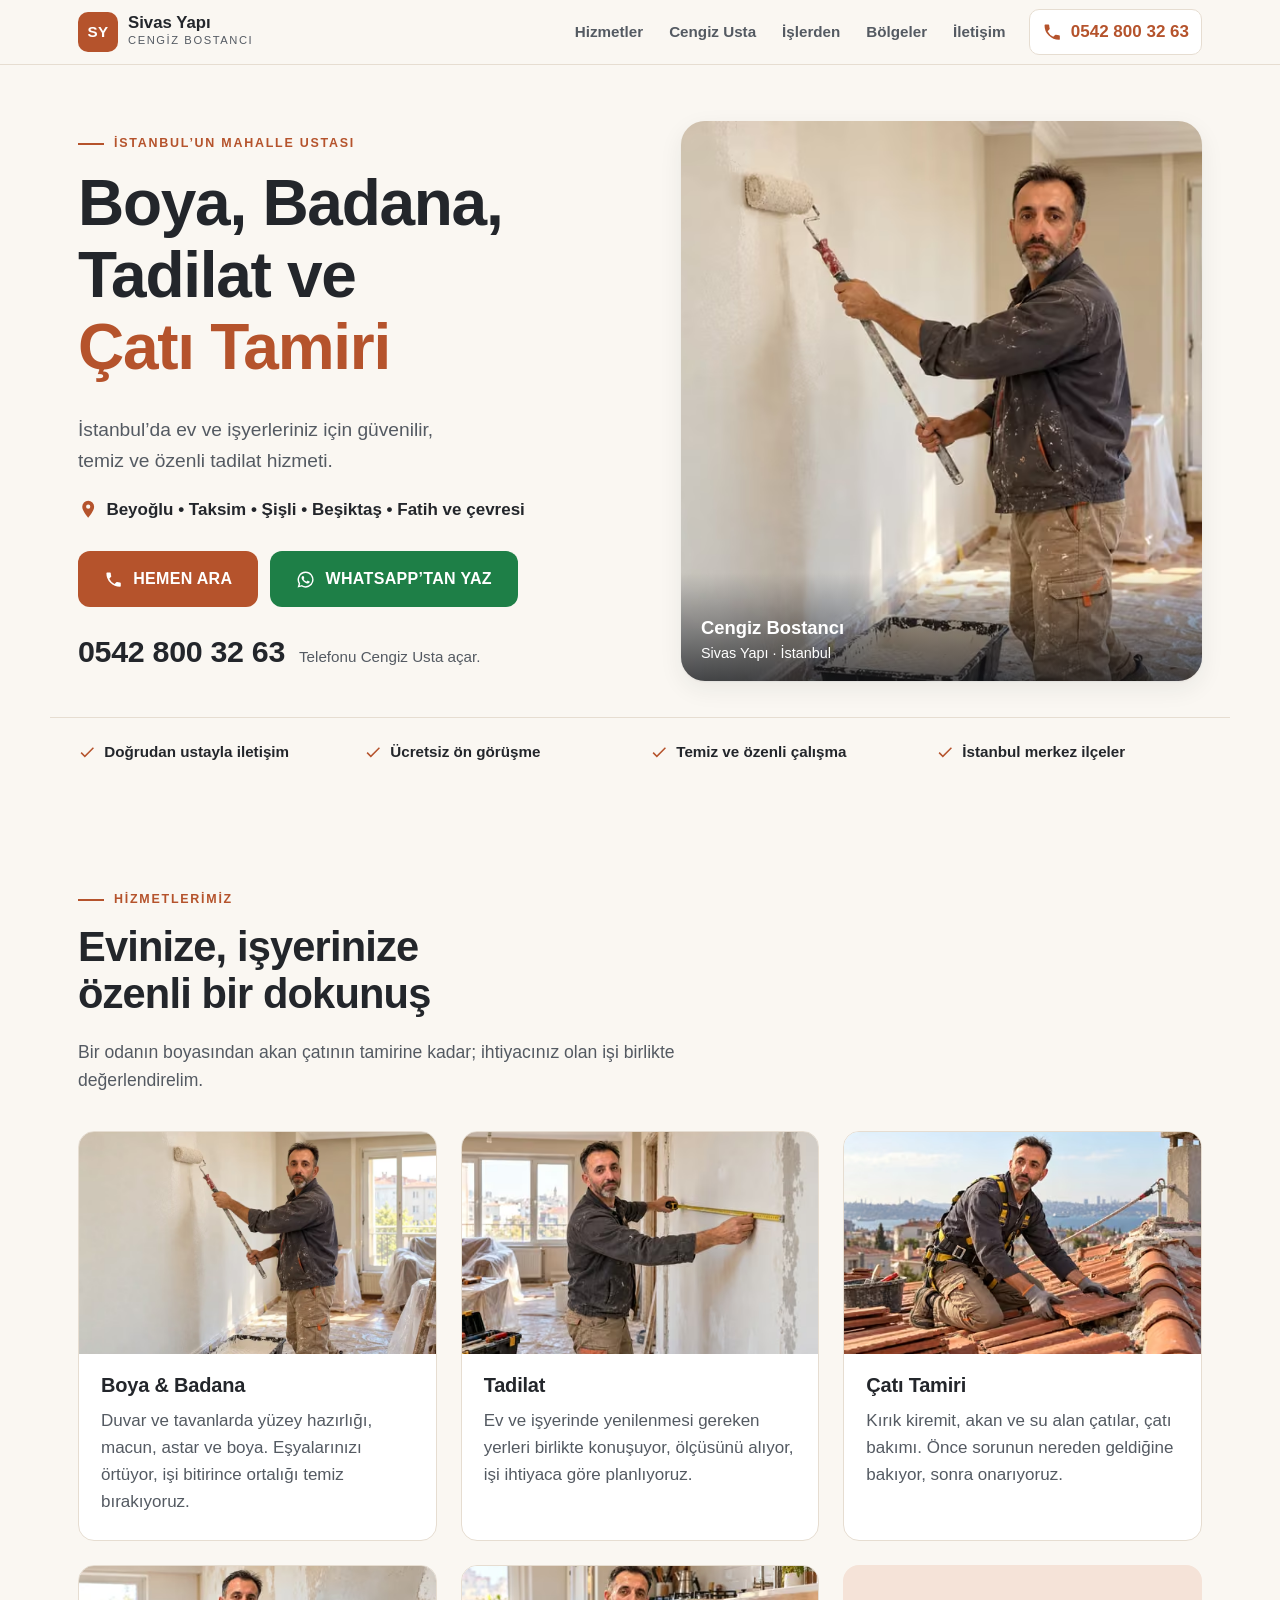
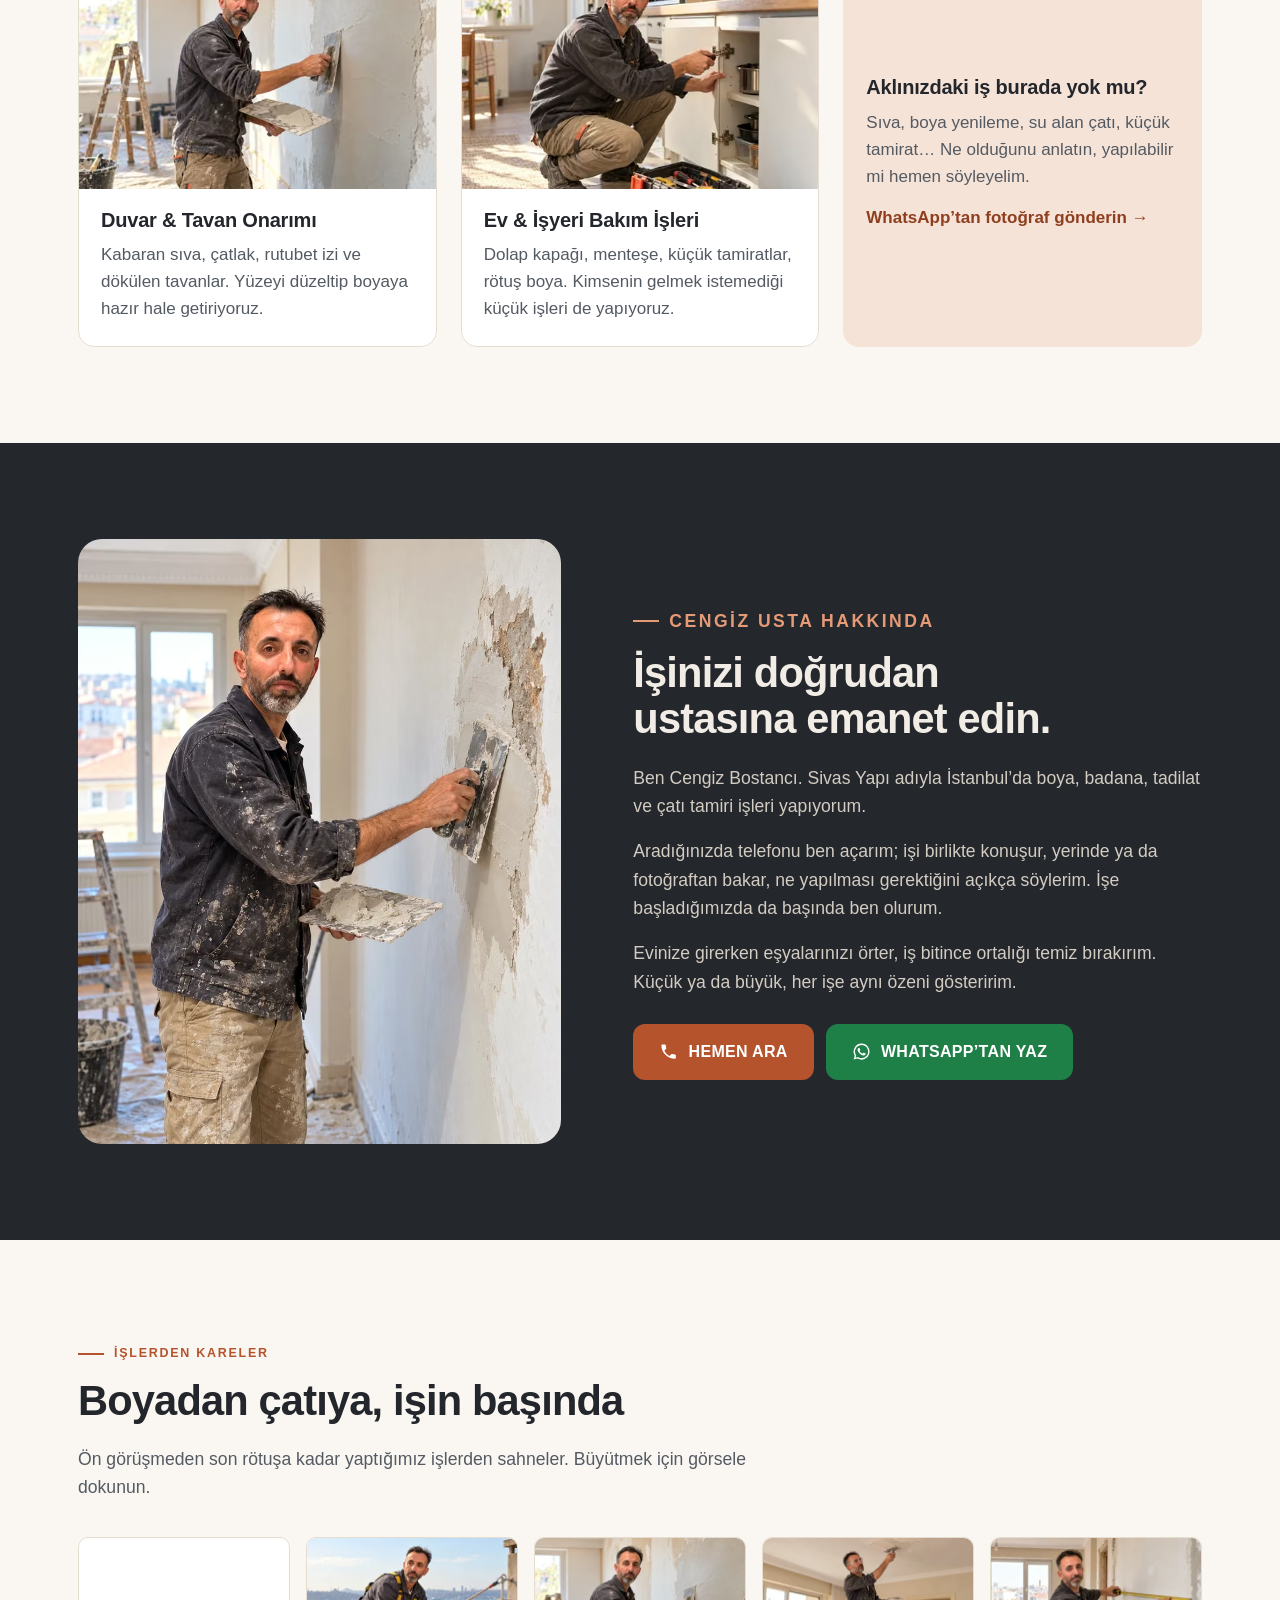
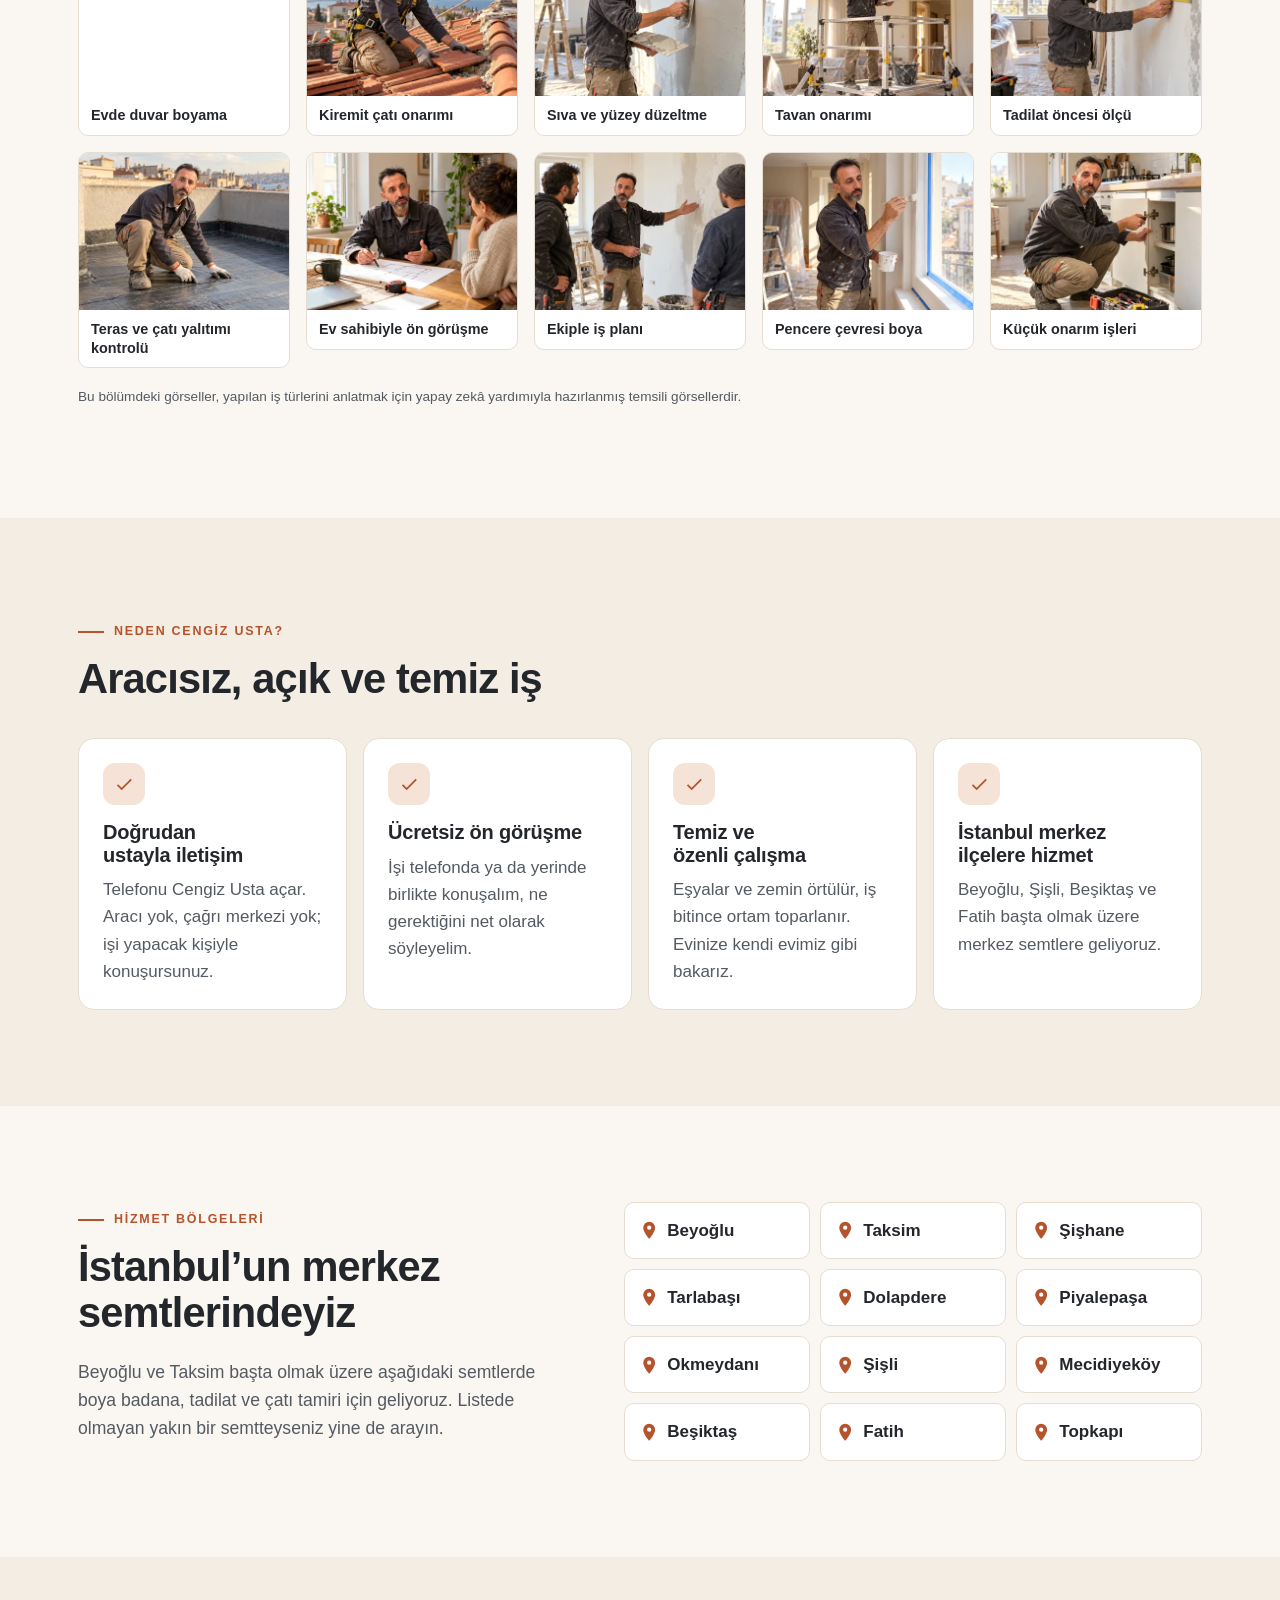
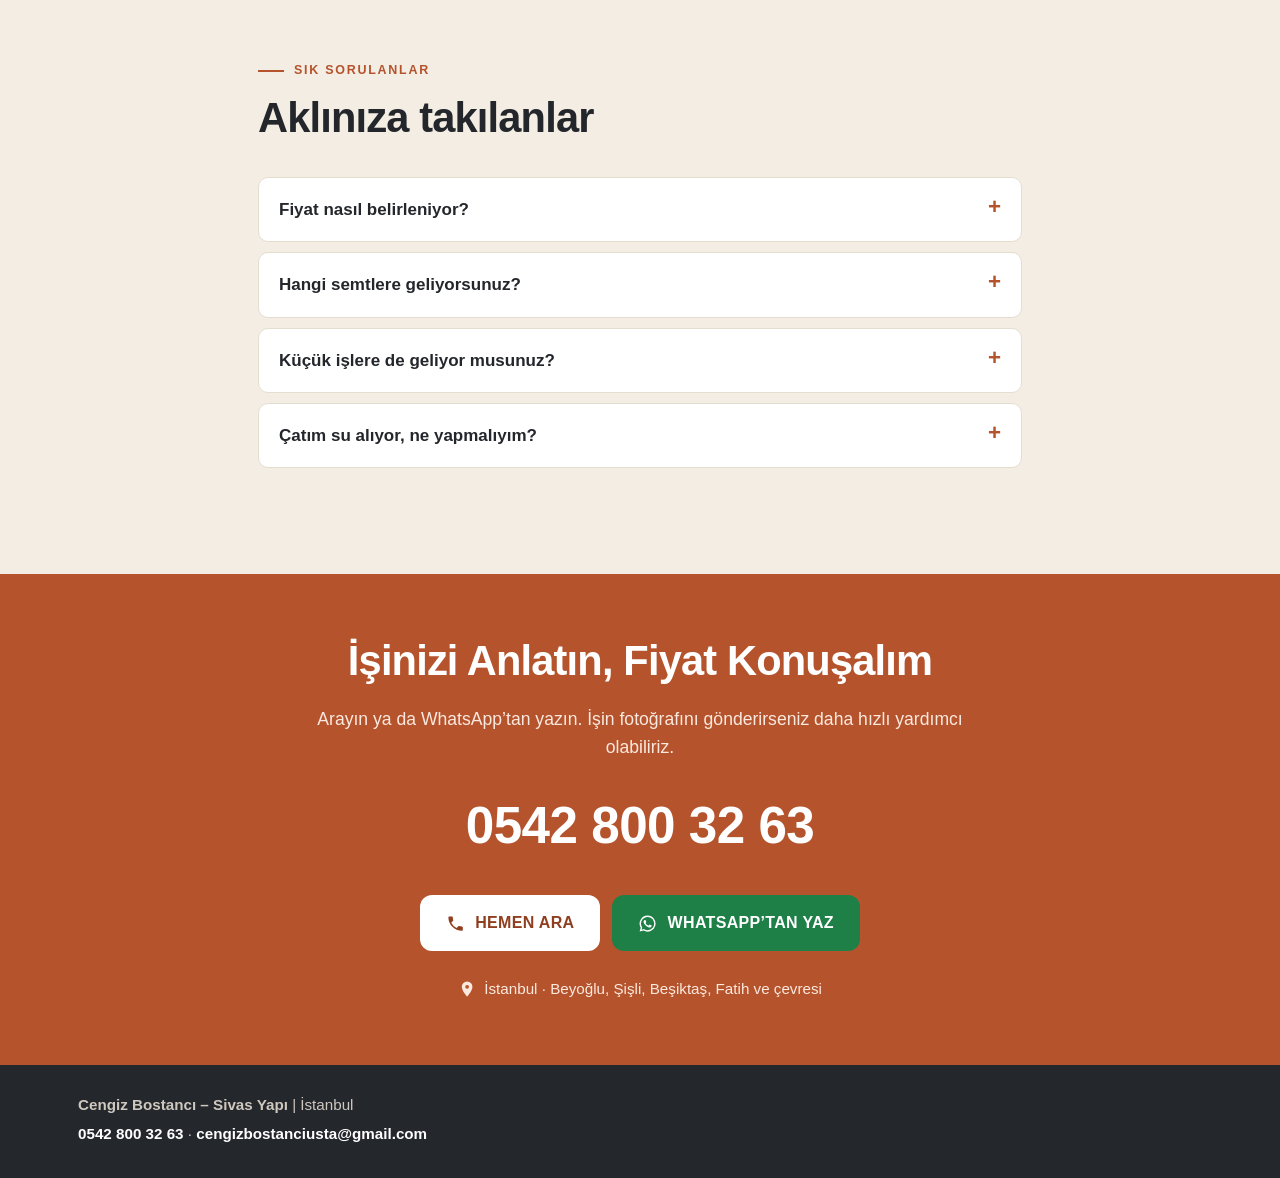
==== commit 3a3f44a7: "E-posta adresi eklendi Co-Authored-By: Claude Opus 5.5 <noreply@anthropic.com>" ====
--- a/site/index.html
+++ b/site/index.html
@@ -26,7 +26,7 @@
 <link rel="apple-touch-icon" href="apple-touch-icon.png">
 <link rel="preload" as="image" type="image/avif" imagesrcset="img/beyoglu-boya-badana-ustasi-480.avif 480w, img/beyoglu-boya-badana-ustasi-900.avif 900w, img/beyoglu-boya-badana-ustasi-1400.avif 1400w" imagesizes="(min-width: 960px) 46vw, 100vw">
 <link rel="stylesheet" href="stil.css?v=20261002">
-<script type="application/ld+json">{"@context": "https://schema.org", "@type": "HomeAndConstructionBusiness", "@id": "https://calsimsek-a11y.github.io/cengizusta/#isletme", "name": "Cengiz Bostancı – Sivas Yapı", "alternateName": ["Cengiz Usta", "Sivas Yapı"], "description": "İstanbul'da boya badana, ev ve işyeri tadilatı, çatı tamiri, duvar ve tavan onarımı.", "url": "https://calsimsek-a11y.github.io/cengizusta/", "telephone": "+90 542 800 32 63", "image": "https://calsimsek-a11y.github.io/cengizusta/img/og-cengiz-usta.jpg", "logo": "https://calsimsek-a11y.github.io/cengizusta/favicon.svg", "founder": {"@type": "Person", "name": "Cengiz Bostancı"}, "address": {"@type": "PostalAddress", "addressLocality": "İstanbul", "addressCountry": "TR"}, "areaServed": [{"@type": "Place", "name": "Beyoğlu, İstanbul"}, {"@type": "Place", "name": "Taksim, İstanbul"}, {"@type": "Place", "name": "Şişhane, İstanbul"}, {"@type": "Place", "name": "Tarlabaşı, İstanbul"}, {"@type": "Place", "name": "Dolapdere, İstanbul"}, {"@type": "Place", "name": "Piyalepaşa, İstanbul"}, {"@type": "Place", "name": "Okmeydanı, İstanbul"}, {"@type": "Place", "name": "Şişli, İstanbul"}, {"@type": "Place", "name": "Mecidiyeköy, İstanbul"}, {"@type": "Place", "name": "Beşiktaş, İstanbul"}, {"@type": "Place", "name": "Fatih, İstanbul"}, {"@type": "Place", "name": "Topkapı, İstanbul"}], "knowsLanguage": "tr", "contactPoint": {"@type": "ContactPoint", "telephone": "+90 542 800 32 63", "contactType": "customer service", "availableLanguage": "Turkish"}, "hasOfferCatalog": {"@type": "OfferCatalog", "name": "Hizmetler", "itemListElement": [{"@type": "Offer", "itemOffered": {"@type": "Service", "name": "Boya ve badana"}}, {"@type": "Offer", "itemOffered": {"@type": "Service", "name": "Ev ve işyeri tadilatı"}}, {"@type": "Offer", "itemOffered": {"@type": "Service", "name": "Çatı tamiri"}}, {"@type": "Offer", "itemOffered": {"@type": "Service", "name": "Çatı bakım ve onarımı"}}, {"@type": "Offer", "itemOffered": {"@type": "Service", "name": "Su alan çatı onarımı"}}, {"@type": "Offer", "itemOffered": {"@type": "Service", "name": "Duvar ve tavan tamiratı"}}, {"@type": "Offer", "itemOffered": {"@type": "Service", "name": "Sıva ve boya yenileme"}}, {"@type": "Offer", "itemOffered": {"@type": "Service", "name": "Küçük ev ve işyeri onarım işleri"}}]}}</script>
+<script type="application/ld+json">{"@context": "https://schema.org", "@type": "HomeAndConstructionBusiness", "@id": "https://calsimsek-a11y.github.io/cengizusta/#isletme", "name": "Cengiz Bostancı – Sivas Yapı", "alternateName": ["Cengiz Usta", "Sivas Yapı"], "description": "İstanbul'da boya badana, ev ve işyeri tadilatı, çatı tamiri, duvar ve tavan onarımı.", "url": "https://calsimsek-a11y.github.io/cengizusta/", "telephone": "+90 542 800 32 63", "email": "cengizbostanciusta@gmail.com", "image": "https://calsimsek-a11y.github.io/cengizusta/img/og-cengiz-usta.jpg", "logo": "https://calsimsek-a11y.github.io/cengizusta/favicon.svg", "founder": {"@type": "Person", "name": "Cengiz Bostancı"}, "address": {"@type": "PostalAddress", "addressLocality": "İstanbul", "addressCountry": "TR"}, "areaServed": [{"@type": "Place", "name": "Beyoğlu, İstanbul"}, {"@type": "Place", "name": "Taksim, İstanbul"}, {"@type": "Place", "name": "Şişhane, İstanbul"}, {"@type": "Place", "name": "Tarlabaşı, İstanbul"}, {"@type": "Place", "name": "Dolapdere, İstanbul"}, {"@type": "Place", "name": "Piyalepaşa, İstanbul"}, {"@type": "Place", "name": "Okmeydanı, İstanbul"}, {"@type": "Place", "name": "Şişli, İstanbul"}, {"@type": "Place", "name": "Mecidiyeköy, İstanbul"}, {"@type": "Place", "name": "Beşiktaş, İstanbul"}, {"@type": "Place", "name": "Fatih, İstanbul"}, {"@type": "Place", "name": "Topkapı, İstanbul"}], "knowsLanguage": "tr", "contactPoint": {"@type": "ContactPoint", "telephone": "+90 542 800 32 63", "contactType": "customer service", "availableLanguage": "Turkish"}, "hasOfferCatalog": {"@type": "OfferCatalog", "name": "Hizmetler", "itemListElement": [{"@type": "Offer", "itemOffered": {"@type": "Service", "name": "Boya ve badana"}}, {"@type": "Offer", "itemOffered": {"@type": "Service", "name": "Ev ve işyeri tadilatı"}}, {"@type": "Offer", "itemOffered": {"@type": "Service", "name": "Çatı tamiri"}}, {"@type": "Offer", "itemOffered": {"@type": "Service", "name": "Çatı bakım ve onarımı"}}, {"@type": "Offer", "itemOffered": {"@type": "Service", "name": "Su alan çatı onarımı"}}, {"@type": "Offer", "itemOffered": {"@type": "Service", "name": "Duvar ve tavan tamiratı"}}, {"@type": "Offer", "itemOffered": {"@type": "Service", "name": "Sıva ve boya yenileme"}}, {"@type": "Offer", "itemOffered": {"@type": "Service", "name": "Küçük ev ve işyeri onarım işleri"}}]}}</script>
 <script type="application/ld+json">{"@context": "https://schema.org", "@type": "FAQPage", "mainEntity": [{"@type": "Question", "name": "Fiyat nasıl belirleniyor?", "acceptedAnswer": {"@type": "Answer", "text": "Her işin ölçüsü ve durumu farklı olduğu için fiyatı işi gördükten ya da fotoğrafını aldıktan sonra konuşuyoruz. WhatsApp'tan birkaç fotoğraf göndermeniz çoğu zaman yeterli olur."}}, {"@type": "Question", "name": "Hangi semtlere geliyorsunuz?", "acceptedAnswer": {"@type": "Answer", "text": "Beyoğlu, Taksim, Şişhane, Tarlabaşı, Dolapdere, Piyalepaşa, Okmeydanı, Şişli, Mecidiyeköy, Beşiktaş, Fatih ve Topkapı başta olmak üzere İstanbul'un merkez semtlerine geliyoruz."}}, {"@type": "Question", "name": "Küçük işlere de geliyor musunuz?", "acceptedAnswer": {"@type": "Answer", "text": "Evet. Tek odanın boyası, bir tavan onarımı ya da birkaç kiremidin değişmesi gibi küçük işler için de arayabilirsiniz."}}, {"@type": "Question", "name": "Çatım su alıyor, ne yapmalıyım?", "acceptedAnswer": {"@type": "Answer", "text": "Suyun geldiği yeri ve tavandaki izi fotoğraflayıp WhatsApp'tan gönderin. Sorunun kaynağına bakıp çatı tamirinin nasıl yapılacağını birlikte konuşalım."}}]}</script>
 <script type="application/ld+json">{"@context": "https://schema.org", "@type": "WebSite", "name": "Cengiz Usta – Sivas Yapı", "url": "https://calsimsek-a11y.github.io/cengizusta/", "inLanguage": "tr-TR"}</script>
 </head>
@@ -193,7 +193,7 @@
 <footer class="alt">
   <div class="kap">
     <p><strong>Cengiz Bostancı – Sivas Yapı</strong> | İstanbul</p>
-    <p><a href="tel:+905428003263">0542 800 32 63</a></p>
+    <p><a href="tel:+905428003263">0542 800 32 63</a> · <a href="mailto:cengizbostanciusta@gmail.com">cengizbostanciusta@gmail.com</a></p>
   </div>
 </footer>
 
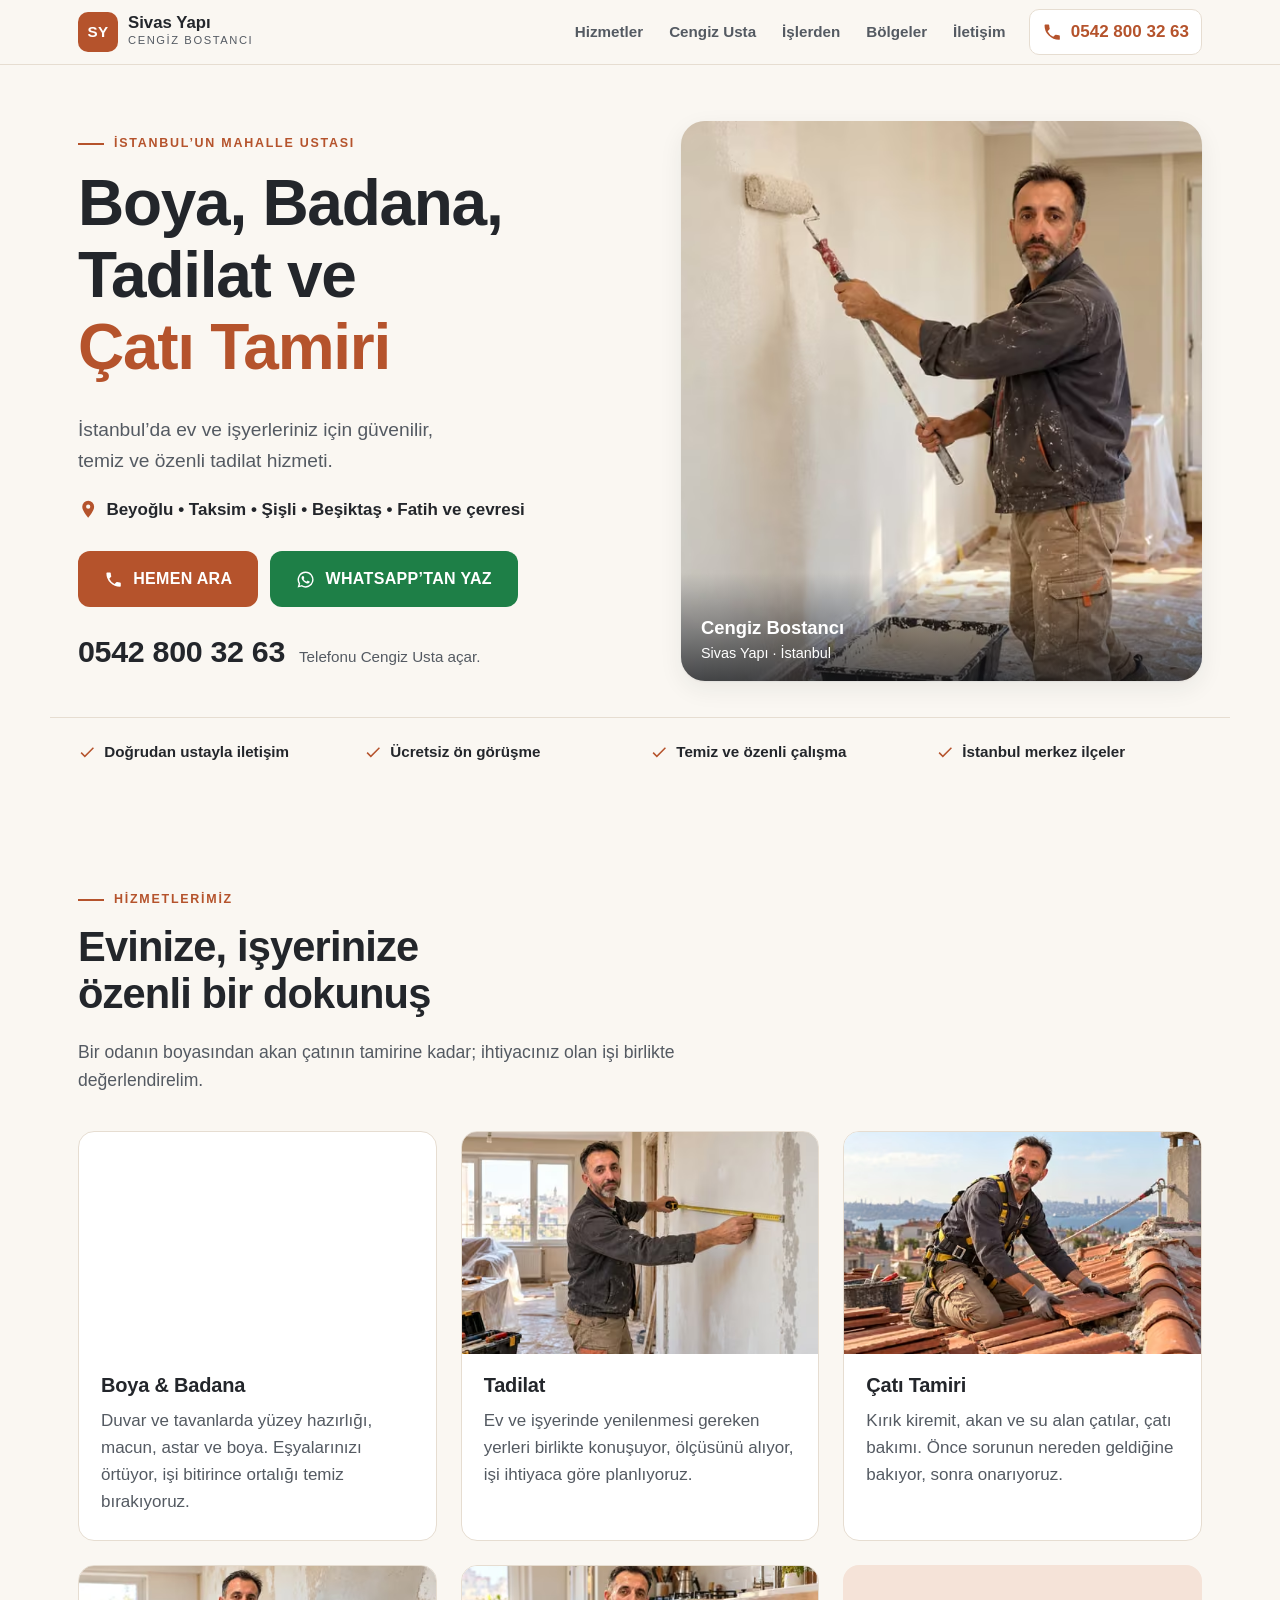
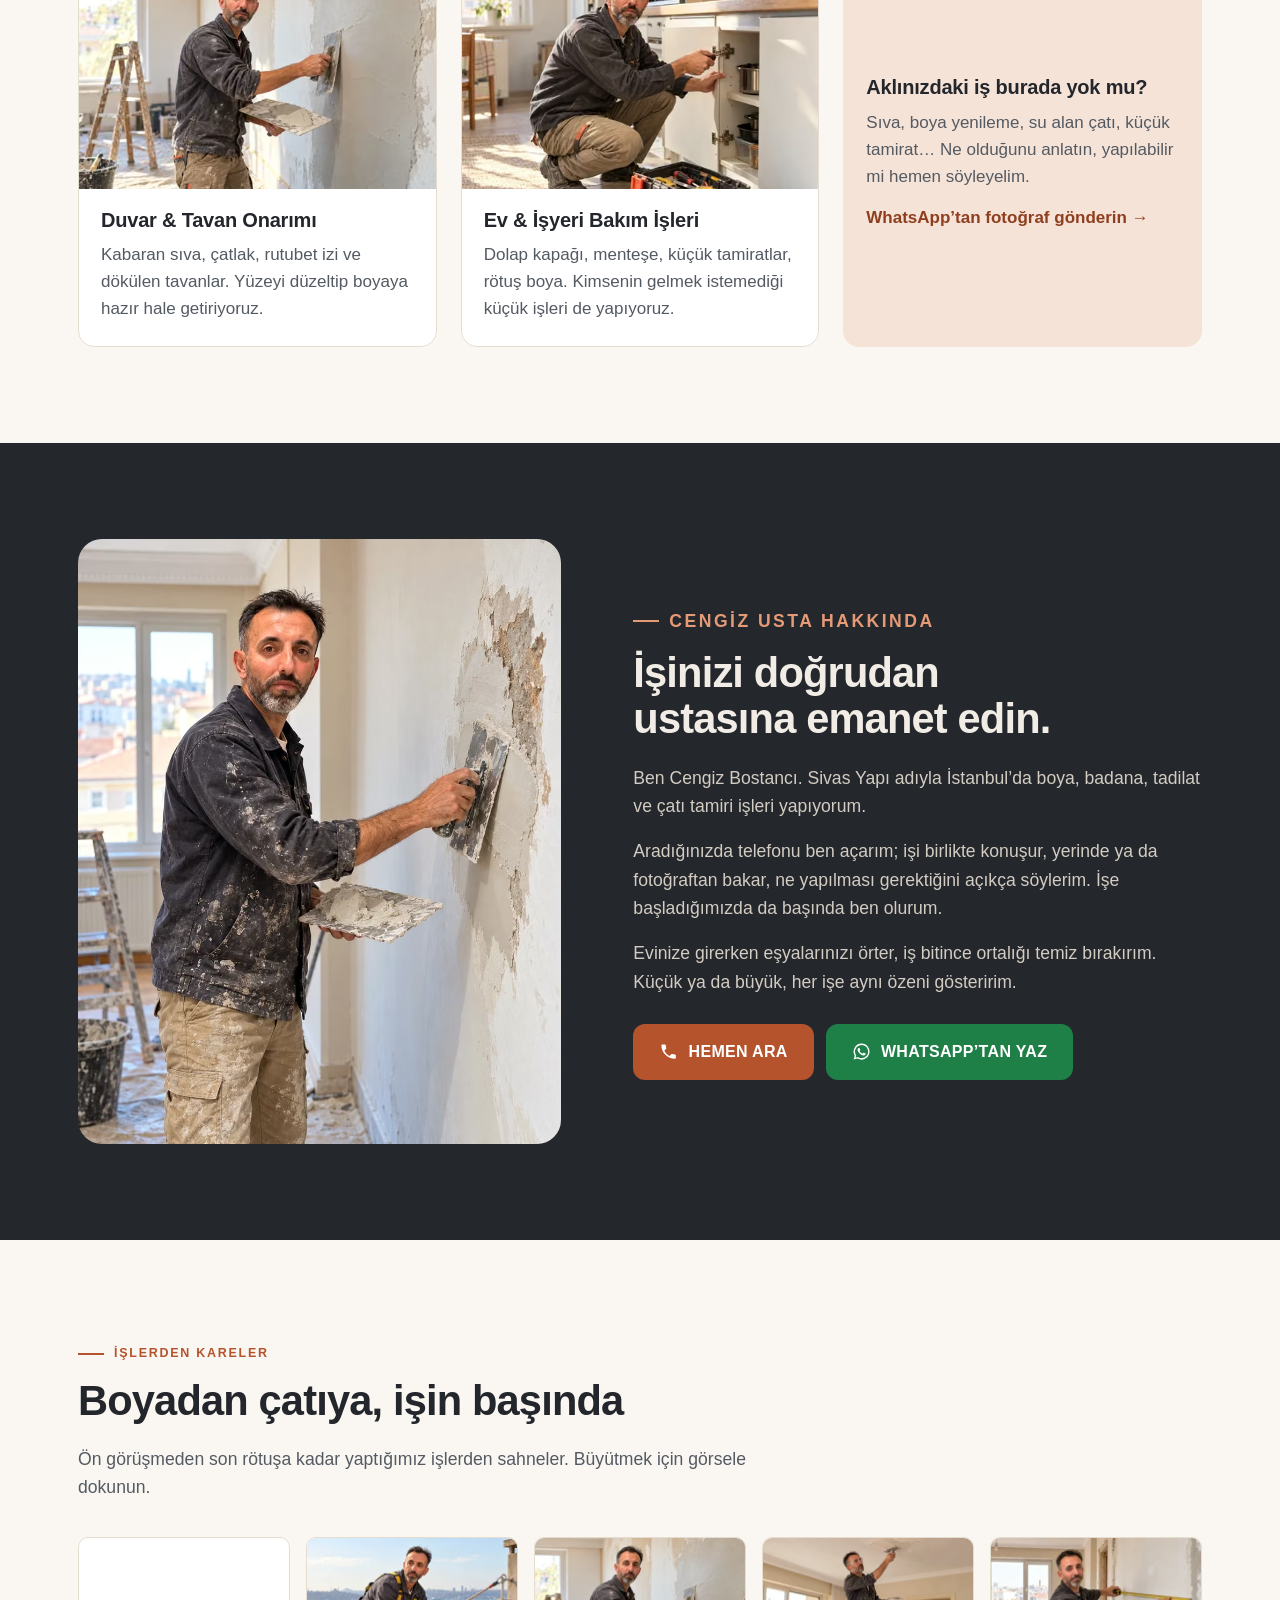
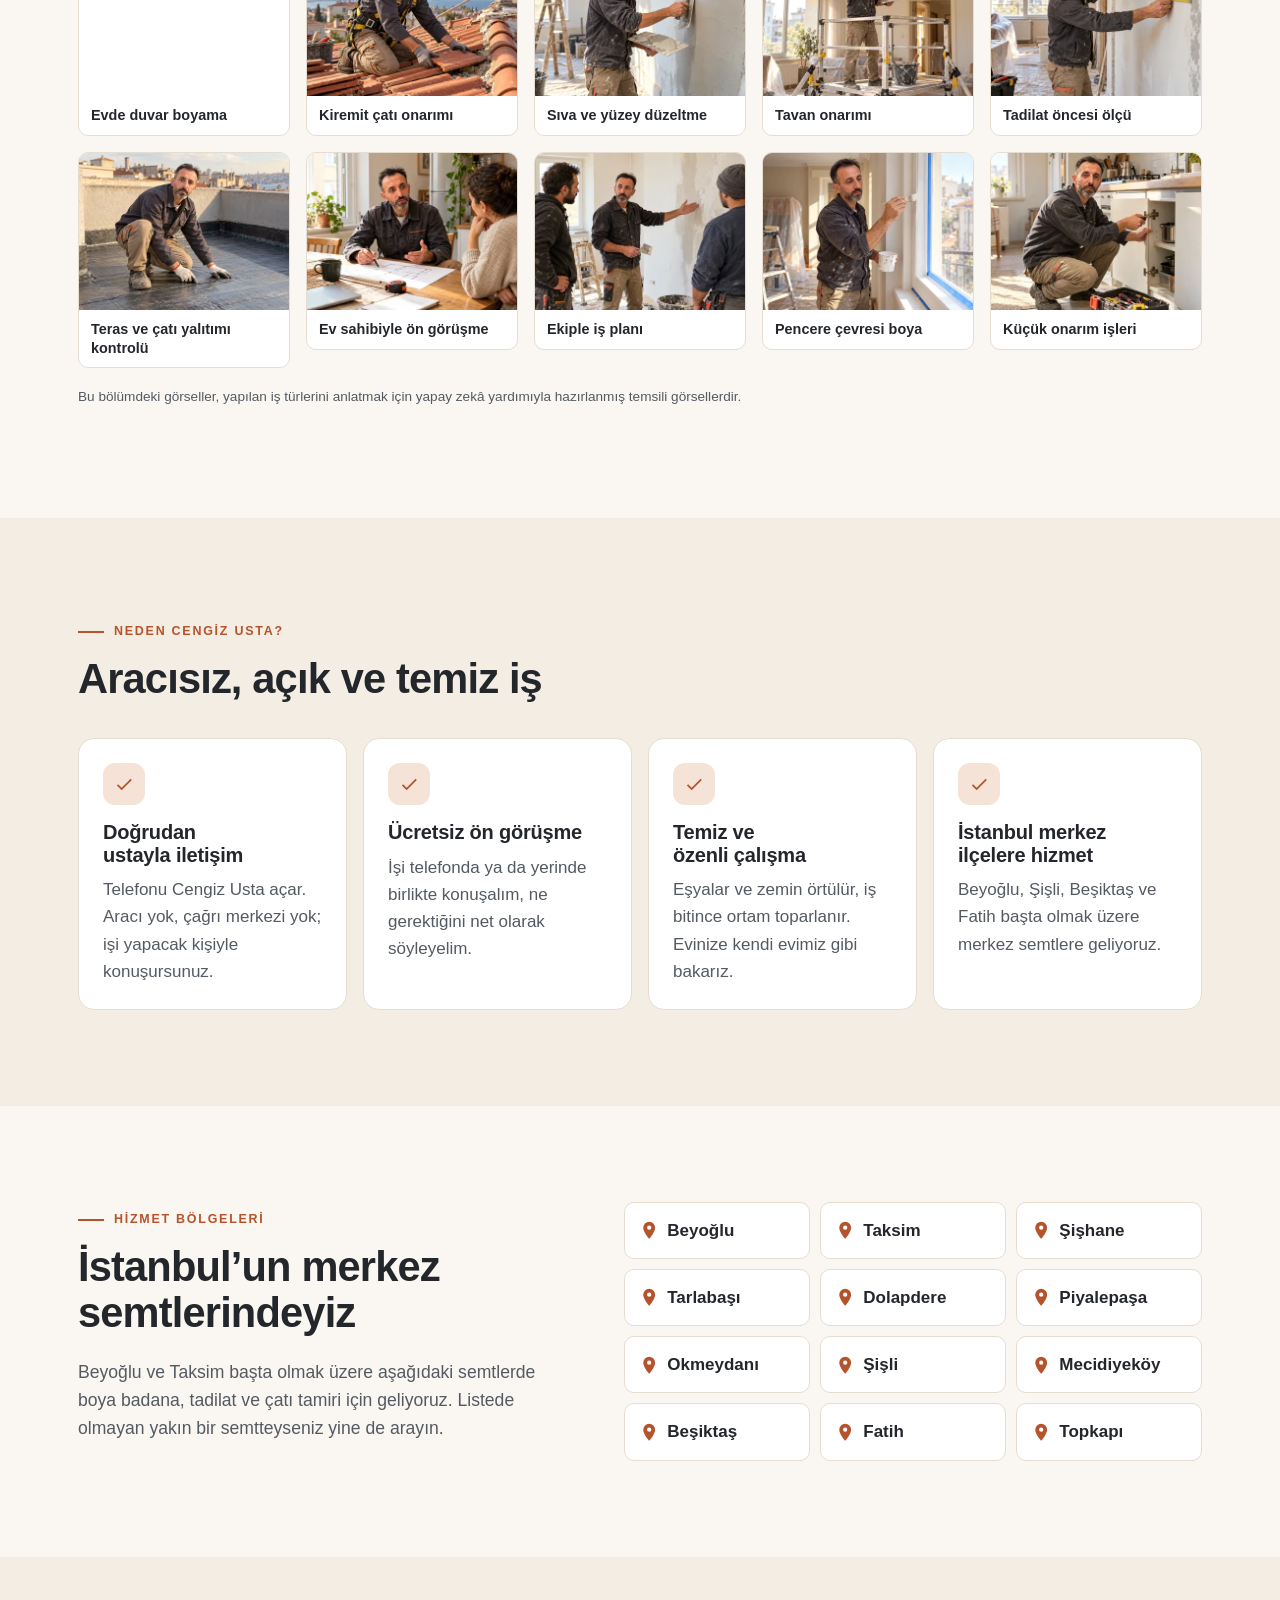
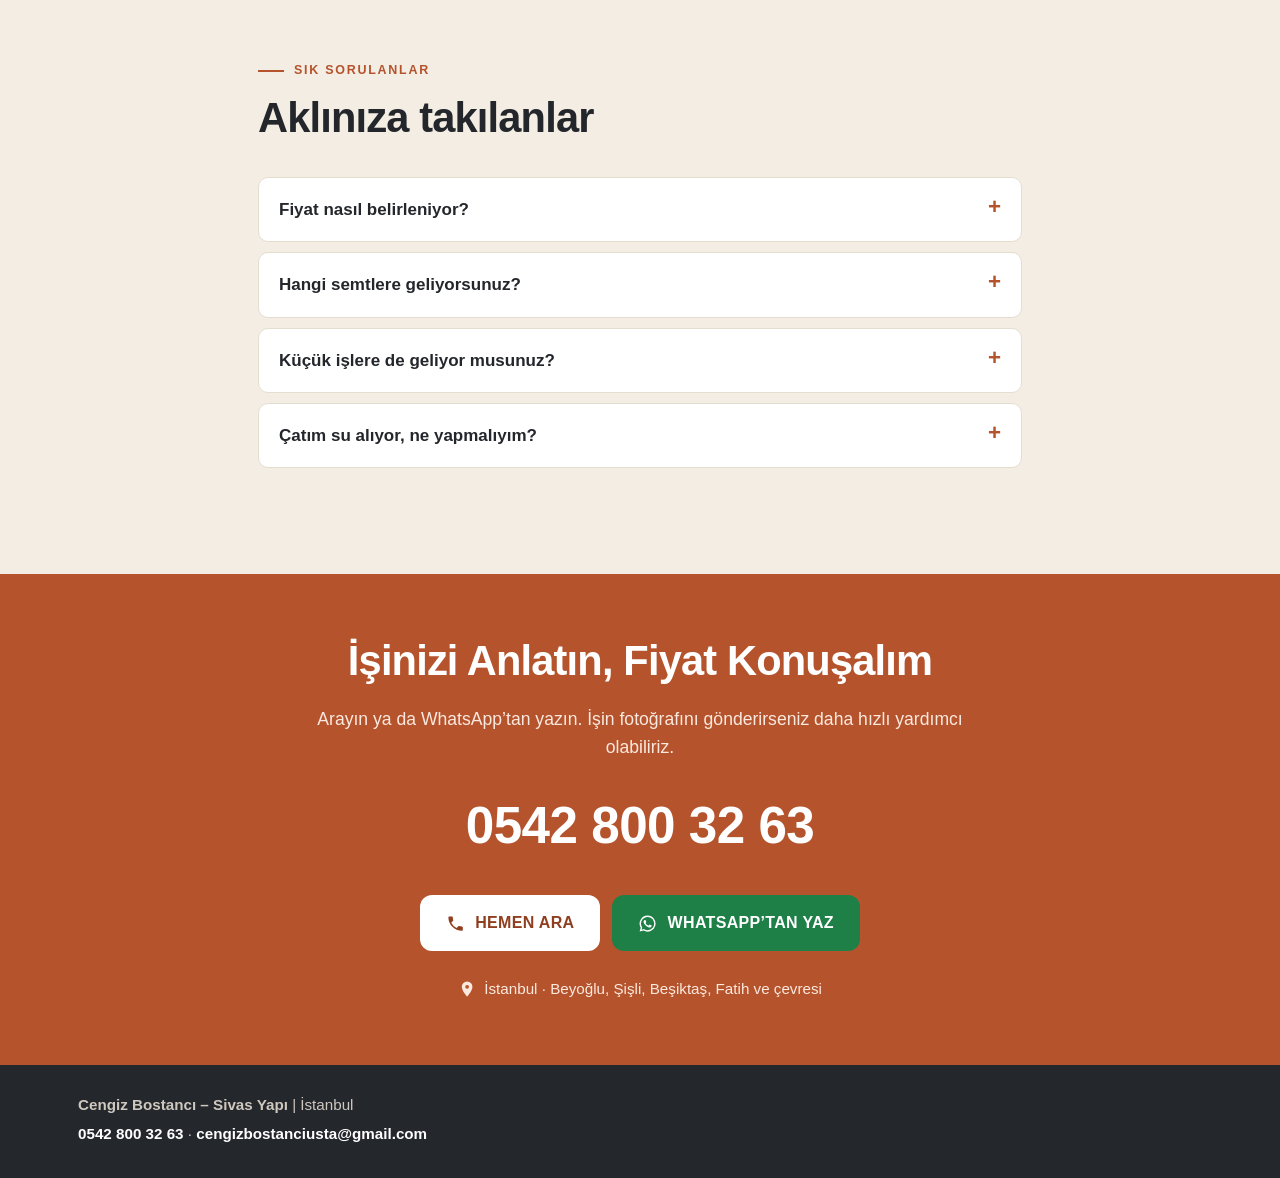
==== commit 3ba44e8a: "Alan adı: ustacengiz.com.tr Co-Authored-By: Claude Opus 5.5 <noreply@anthropic.com>" ====
--- a/site/index.html
+++ b/site/index.html
@@ -5,7 +5,7 @@
 <meta name="viewport" content="width=device-width, initial-scale=1">
 <title>Cengiz Usta | Boya Badana, Tadilat ve Çatı Tamiri İstanbul</title>
 <meta name="description" content="Beyoğlu, Taksim, Şişli, Beşiktaş, Fatih ve çevresinde boya badana, tadilat ve çatı tamiri. Cengiz Usta ile doğrudan iletişim: 0542 800 32 63.">
-<link rel="canonical" href="https://calsimsek-a11y.github.io/cengizusta/">
+<link rel="canonical" href="https://ustacengiz.com.tr/">
 <meta name="robots" content="index, follow, max-image-preview:large">
 <meta name="theme-color" content="#B5532C">
 <meta name="geo.region" content="TR-34">
@@ -16,8 +16,8 @@
 <meta property="og:site_name" content="Cengiz Usta – Sivas Yapı">
 <meta property="og:title" content="Cengiz Usta | Boya Badana, Tadilat ve Çatı Tamiri İstanbul">
 <meta property="og:description" content="Beyoğlu, Taksim, Şişli, Beşiktaş, Fatih ve çevresinde boya badana, tadilat ve çatı tamiri. Cengiz Usta ile doğrudan iletişim: 0542 800 32 63.">
-<meta property="og:url" content="https://calsimsek-a11y.github.io/cengizusta/">
-<meta property="og:image" content="https://calsimsek-a11y.github.io/cengizusta/img/og-cengiz-usta.jpg">
+<meta property="og:url" content="https://ustacengiz.com.tr/">
+<meta property="og:image" content="https://ustacengiz.com.tr/img/og-cengiz-usta.jpg">
 <meta property="og:image:width" content="1200">
 <meta property="og:image:height" content="630">
 <meta property="og:image:alt" content="Cengiz Usta İstanbul'da bir evde duvar boyarken">
@@ -26,9 +26,9 @@
 <link rel="apple-touch-icon" href="apple-touch-icon.png">
 <link rel="preload" as="image" type="image/avif" imagesrcset="img/beyoglu-boya-badana-ustasi-480.avif 480w, img/beyoglu-boya-badana-ustasi-900.avif 900w, img/beyoglu-boya-badana-ustasi-1400.avif 1400w" imagesizes="(min-width: 960px) 46vw, 100vw">
 <link rel="stylesheet" href="stil.css?v=20261002">
-<script type="application/ld+json">{"@context": "https://schema.org", "@type": "HomeAndConstructionBusiness", "@id": "https://calsimsek-a11y.github.io/cengizusta/#isletme", "name": "Cengiz Bostancı – Sivas Yapı", "alternateName": ["Cengiz Usta", "Sivas Yapı"], "description": "İstanbul'da boya badana, ev ve işyeri tadilatı, çatı tamiri, duvar ve tavan onarımı.", "url": "https://calsimsek-a11y.github.io/cengizusta/", "telephone": "+90 542 800 32 63", "email": "cengizbostanciusta@gmail.com", "image": "https://calsimsek-a11y.github.io/cengizusta/img/og-cengiz-usta.jpg", "logo": "https://calsimsek-a11y.github.io/cengizusta/favicon.svg", "founder": {"@type": "Person", "name": "Cengiz Bostancı"}, "address": {"@type": "PostalAddress", "addressLocality": "İstanbul", "addressCountry": "TR"}, "areaServed": [{"@type": "Place", "name": "Beyoğlu, İstanbul"}, {"@type": "Place", "name": "Taksim, İstanbul"}, {"@type": "Place", "name": "Şişhane, İstanbul"}, {"@type": "Place", "name": "Tarlabaşı, İstanbul"}, {"@type": "Place", "name": "Dolapdere, İstanbul"}, {"@type": "Place", "name": "Piyalepaşa, İstanbul"}, {"@type": "Place", "name": "Okmeydanı, İstanbul"}, {"@type": "Place", "name": "Şişli, İstanbul"}, {"@type": "Place", "name": "Mecidiyeköy, İstanbul"}, {"@type": "Place", "name": "Beşiktaş, İstanbul"}, {"@type": "Place", "name": "Fatih, İstanbul"}, {"@type": "Place", "name": "Topkapı, İstanbul"}], "knowsLanguage": "tr", "contactPoint": {"@type": "ContactPoint", "telephone": "+90 542 800 32 63", "contactType": "customer service", "availableLanguage": "Turkish"}, "hasOfferCatalog": {"@type": "OfferCatalog", "name": "Hizmetler", "itemListElement": [{"@type": "Offer", "itemOffered": {"@type": "Service", "name": "Boya ve badana"}}, {"@type": "Offer", "itemOffered": {"@type": "Service", "name": "Ev ve işyeri tadilatı"}}, {"@type": "Offer", "itemOffered": {"@type": "Service", "name": "Çatı tamiri"}}, {"@type": "Offer", "itemOffered": {"@type": "Service", "name": "Çatı bakım ve onarımı"}}, {"@type": "Offer", "itemOffered": {"@type": "Service", "name": "Su alan çatı onarımı"}}, {"@type": "Offer", "itemOffered": {"@type": "Service", "name": "Duvar ve tavan tamiratı"}}, {"@type": "Offer", "itemOffered": {"@type": "Service", "name": "Sıva ve boya yenileme"}}, {"@type": "Offer", "itemOffered": {"@type": "Service", "name": "Küçük ev ve işyeri onarım işleri"}}]}}</script>
+<script type="application/ld+json">{"@context": "https://schema.org", "@type": "HomeAndConstructionBusiness", "@id": "https://ustacengiz.com.tr/#isletme", "name": "Cengiz Bostancı – Sivas Yapı", "alternateName": ["Cengiz Usta", "Sivas Yapı"], "description": "İstanbul'da boya badana, ev ve işyeri tadilatı, çatı tamiri, duvar ve tavan onarımı.", "url": "https://ustacengiz.com.tr/", "telephone": "+90 542 800 32 63", "email": "cengizbostanciusta@gmail.com", "image": "https://ustacengiz.com.tr/img/og-cengiz-usta.jpg", "logo": "https://ustacengiz.com.tr/favicon.svg", "founder": {"@type": "Person", "name": "Cengiz Bostancı"}, "address": {"@type": "PostalAddress", "addressLocality": "İstanbul", "addressCountry": "TR"}, "areaServed": [{"@type": "Place", "name": "Beyoğlu, İstanbul"}, {"@type": "Place", "name": "Taksim, İstanbul"}, {"@type": "Place", "name": "Şişhane, İstanbul"}, {"@type": "Place", "name": "Tarlabaşı, İstanbul"}, {"@type": "Place", "name": "Dolapdere, İstanbul"}, {"@type": "Place", "name": "Piyalepaşa, İstanbul"}, {"@type": "Place", "name": "Okmeydanı, İstanbul"}, {"@type": "Place", "name": "Şişli, İstanbul"}, {"@type": "Place", "name": "Mecidiyeköy, İstanbul"}, {"@type": "Place", "name": "Beşiktaş, İstanbul"}, {"@type": "Place", "name": "Fatih, İstanbul"}, {"@type": "Place", "name": "Topkapı, İstanbul"}], "knowsLanguage": "tr", "contactPoint": {"@type": "ContactPoint", "telephone": "+90 542 800 32 63", "contactType": "customer service", "availableLanguage": "Turkish"}, "hasOfferCatalog": {"@type": "OfferCatalog", "name": "Hizmetler", "itemListElement": [{"@type": "Offer", "itemOffered": {"@type": "Service", "name": "Boya ve badana"}}, {"@type": "Offer", "itemOffered": {"@type": "Service", "name": "Ev ve işyeri tadilatı"}}, {"@type": "Offer", "itemOffered": {"@type": "Service", "name": "Çatı tamiri"}}, {"@type": "Offer", "itemOffered": {"@type": "Service", "name": "Çatı bakım ve onarımı"}}, {"@type": "Offer", "itemOffered": {"@type": "Service", "name": "Su alan çatı onarımı"}}, {"@type": "Offer", "itemOffered": {"@type": "Service", "name": "Duvar ve tavan tamiratı"}}, {"@type": "Offer", "itemOffered": {"@type": "Service", "name": "Sıva ve boya yenileme"}}, {"@type": "Offer", "itemOffered": {"@type": "Service", "name": "Küçük ev ve işyeri onarım işleri"}}]}}</script>
 <script type="application/ld+json">{"@context": "https://schema.org", "@type": "FAQPage", "mainEntity": [{"@type": "Question", "name": "Fiyat nasıl belirleniyor?", "acceptedAnswer": {"@type": "Answer", "text": "Her işin ölçüsü ve durumu farklı olduğu için fiyatı işi gördükten ya da fotoğrafını aldıktan sonra konuşuyoruz. WhatsApp'tan birkaç fotoğraf göndermeniz çoğu zaman yeterli olur."}}, {"@type": "Question", "name": "Hangi semtlere geliyorsunuz?", "acceptedAnswer": {"@type": "Answer", "text": "Beyoğlu, Taksim, Şişhane, Tarlabaşı, Dolapdere, Piyalepaşa, Okmeydanı, Şişli, Mecidiyeköy, Beşiktaş, Fatih ve Topkapı başta olmak üzere İstanbul'un merkez semtlerine geliyoruz."}}, {"@type": "Question", "name": "Küçük işlere de geliyor musunuz?", "acceptedAnswer": {"@type": "Answer", "text": "Evet. Tek odanın boyası, bir tavan onarımı ya da birkaç kiremidin değişmesi gibi küçük işler için de arayabilirsiniz."}}, {"@type": "Question", "name": "Çatım su alıyor, ne yapmalıyım?", "acceptedAnswer": {"@type": "Answer", "text": "Suyun geldiği yeri ve tavandaki izi fotoğraflayıp WhatsApp'tan gönderin. Sorunun kaynağına bakıp çatı tamirinin nasıl yapılacağını birlikte konuşalım."}}]}</script>
-<script type="application/ld+json">{"@context": "https://schema.org", "@type": "WebSite", "name": "Cengiz Usta – Sivas Yapı", "url": "https://calsimsek-a11y.github.io/cengizusta/", "inLanguage": "tr-TR"}</script>
+<script type="application/ld+json">{"@context": "https://schema.org", "@type": "WebSite", "name": "Cengiz Usta – Sivas Yapı", "url": "https://ustacengiz.com.tr/", "inLanguage": "tr-TR"}</script>
 </head>
 <body>
 <a class="atla" href="#icerik">İçeriğe geç</a>
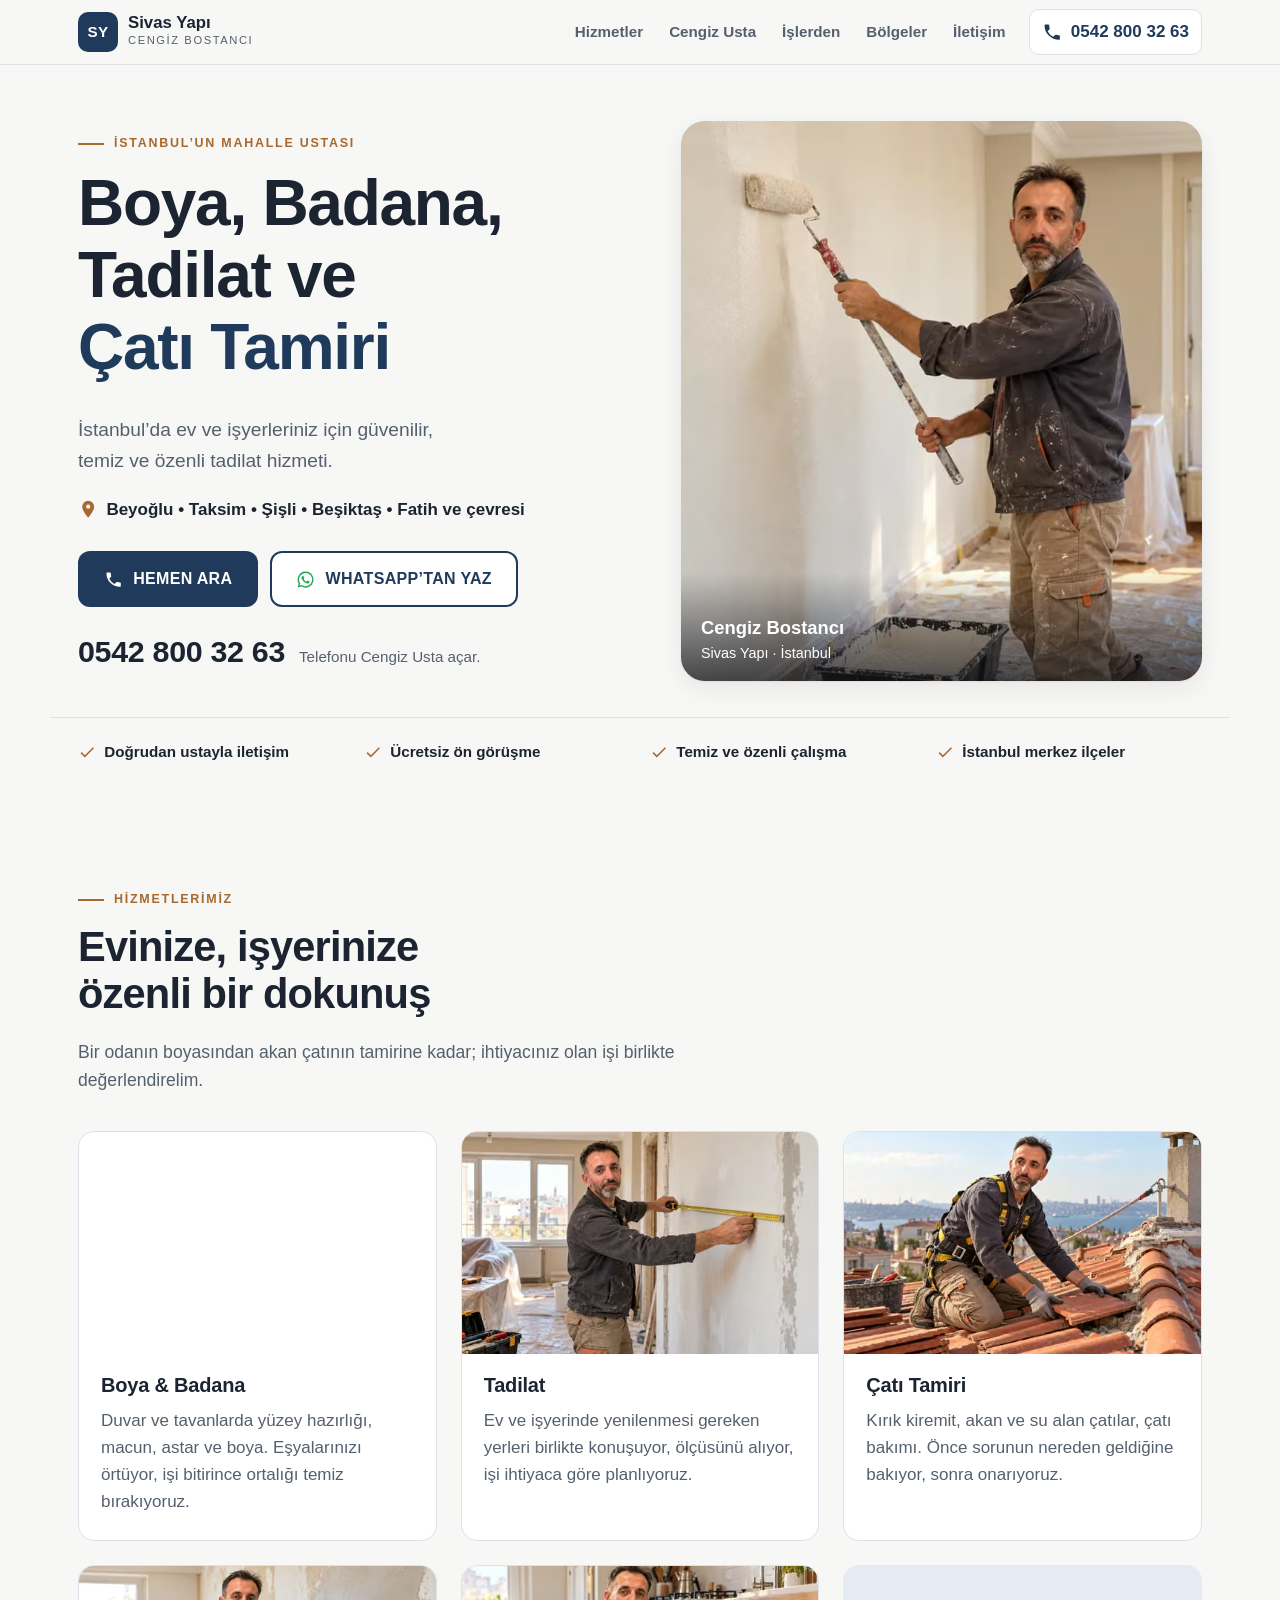
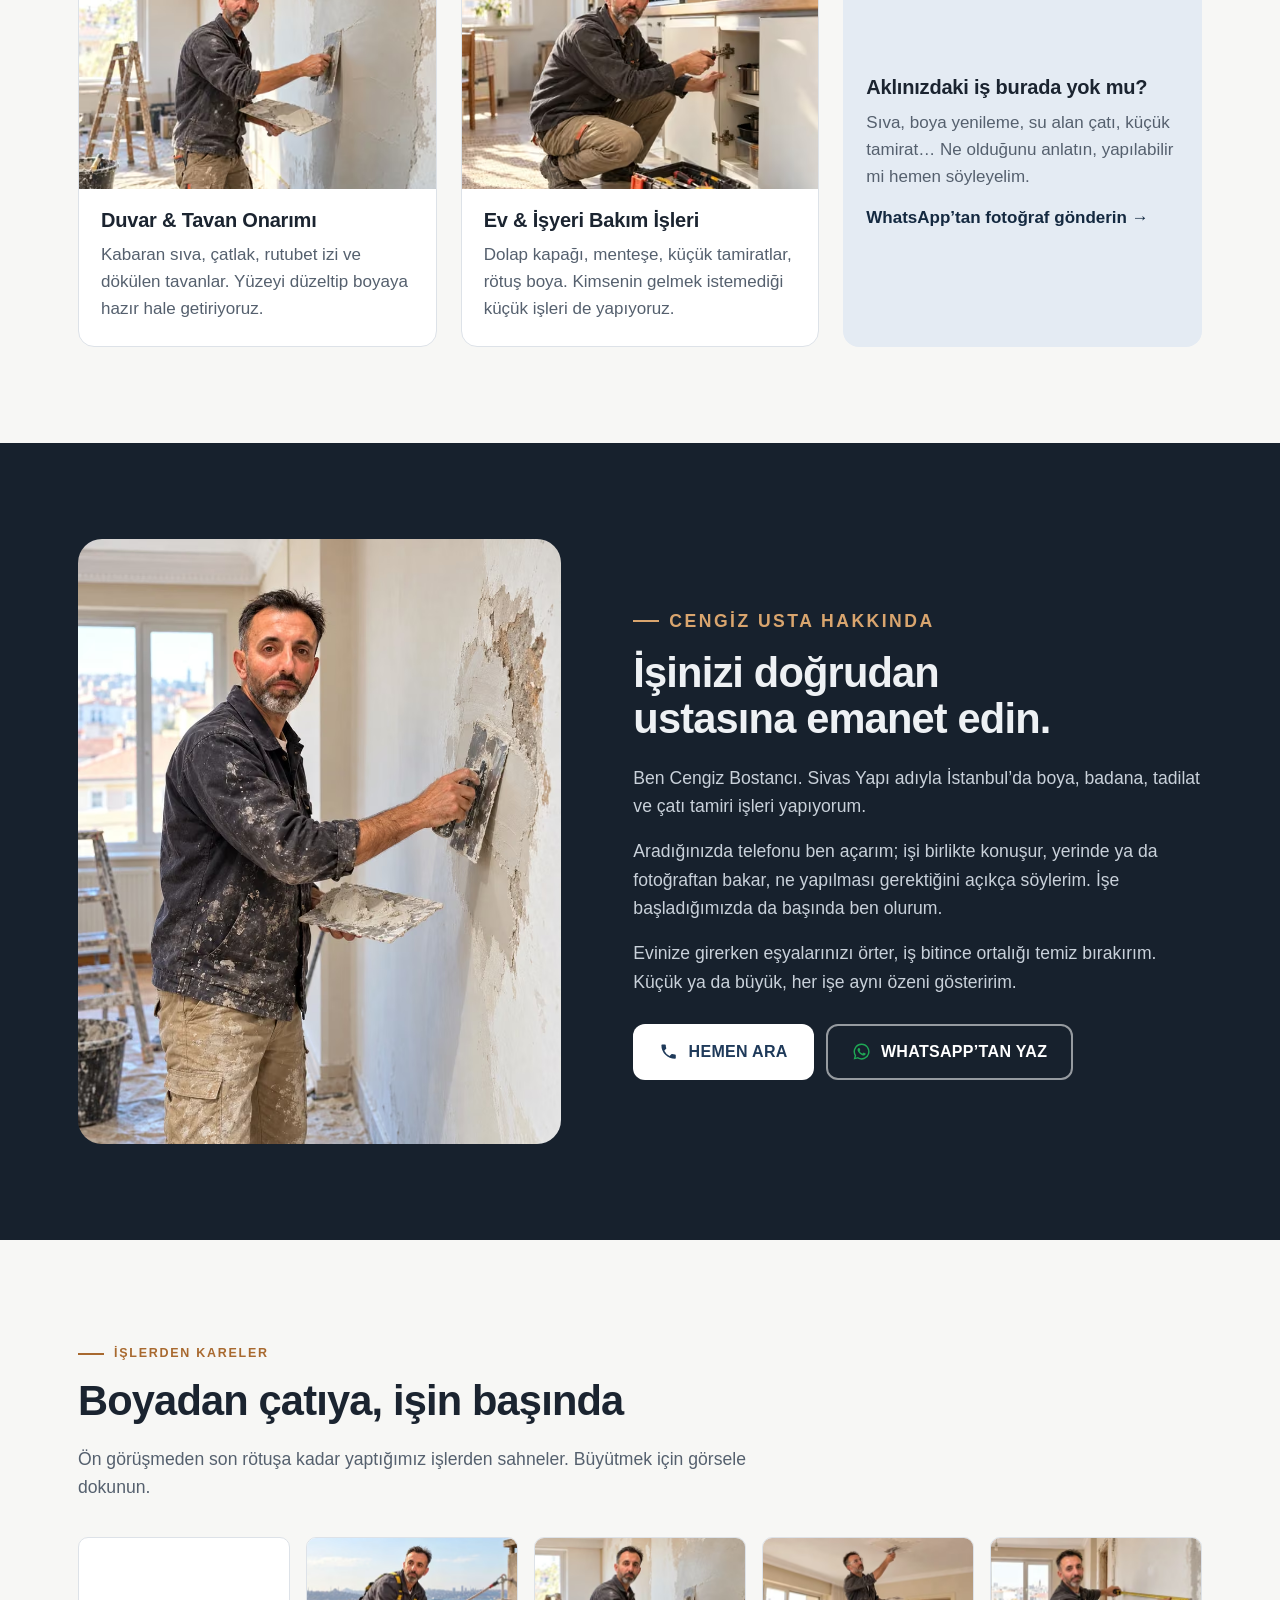
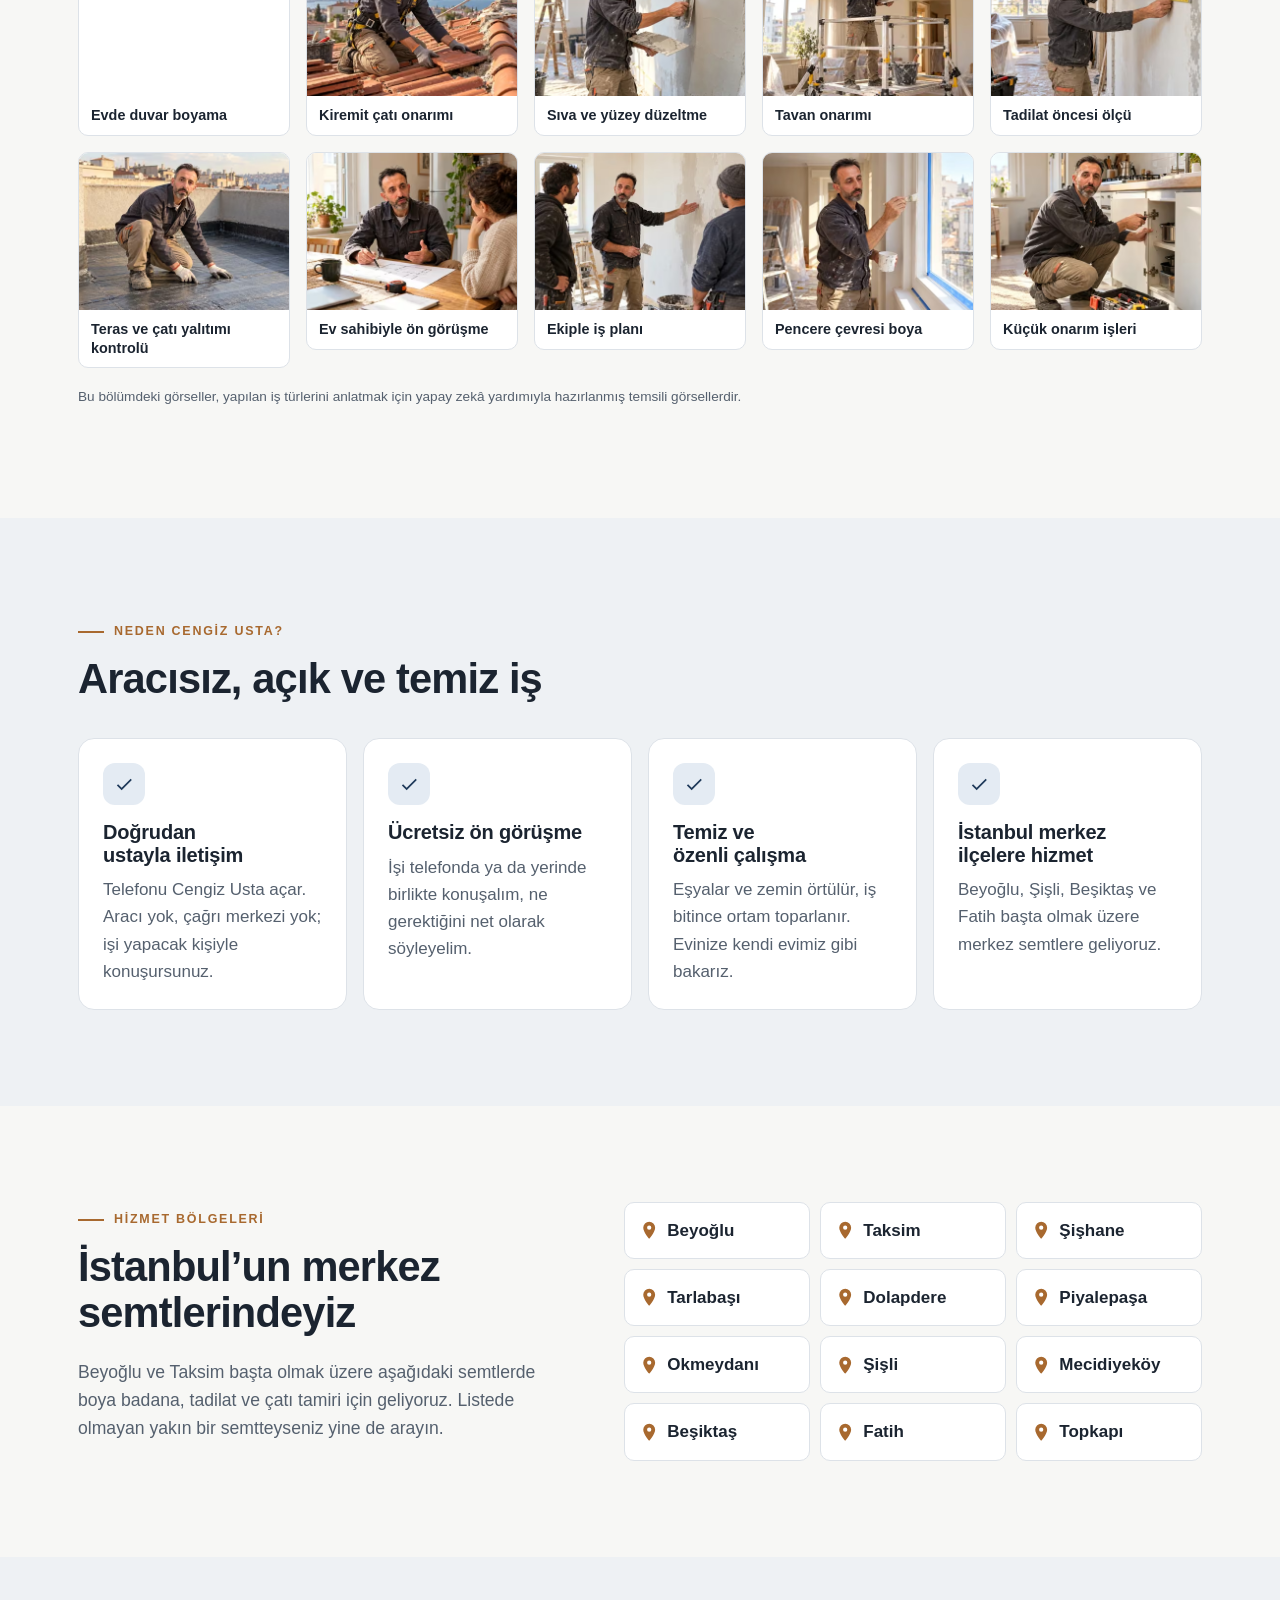
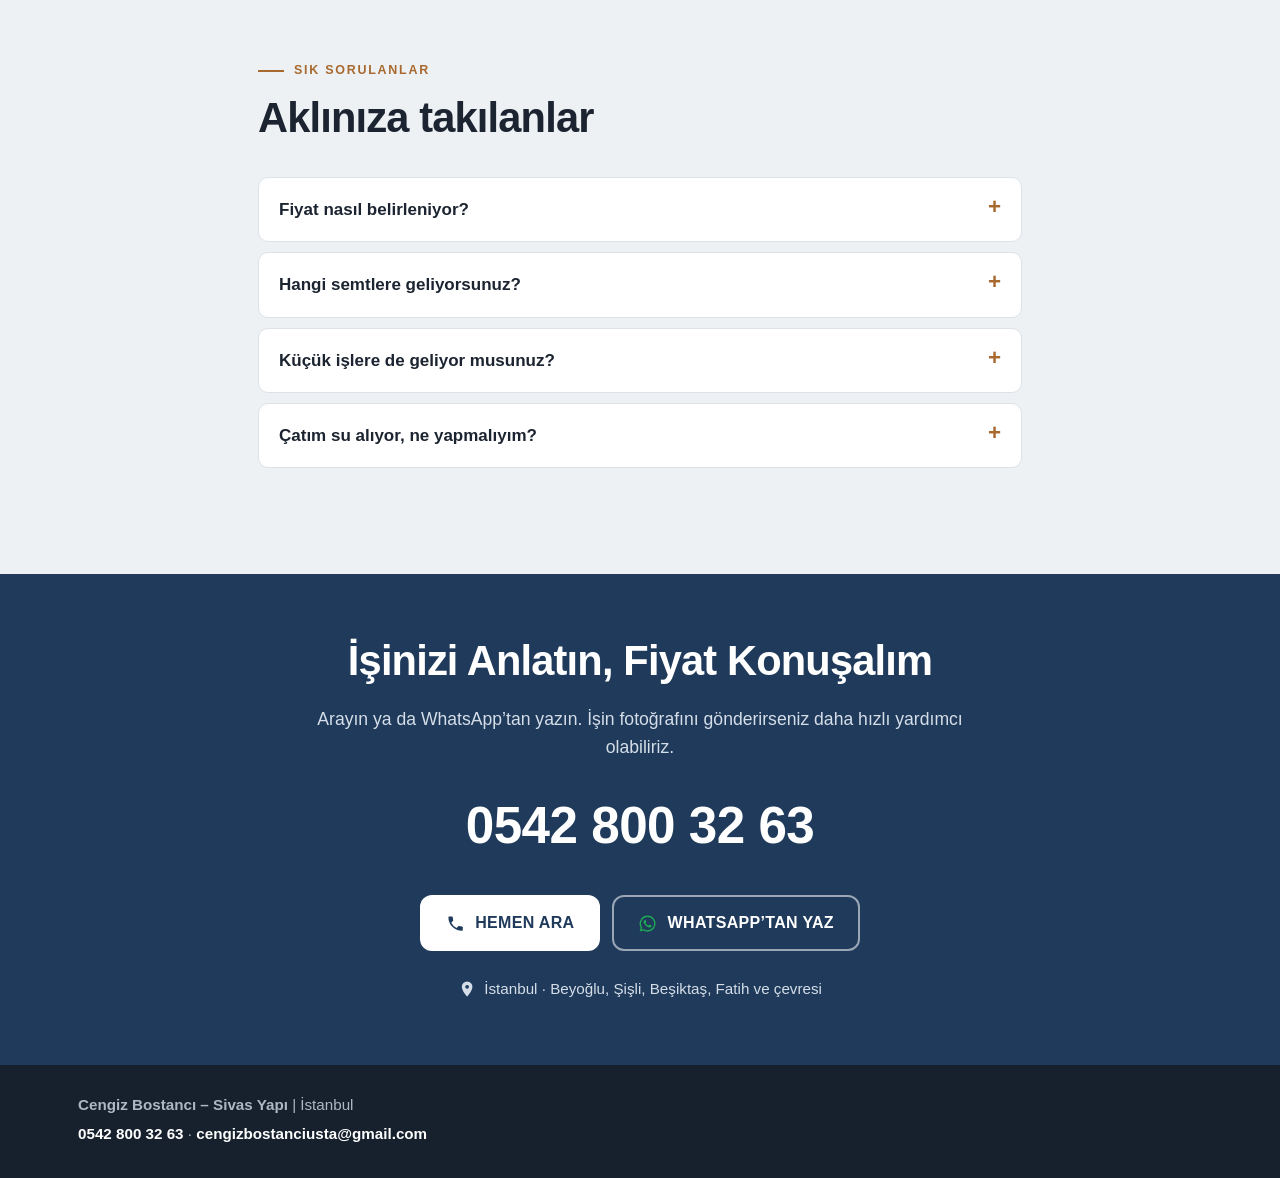
==== commit d3de8e6f: "Renkler: lacivert ana renk, bakır detay; WhatsApp butonu çerçeveli Co-Authored-By: Claude Opus 5.5 <" ====
--- a/site/index.html
+++ b/site/index.html
@@ -7,7 +7,7 @@
 <meta name="description" content="Beyoğlu, Taksim, Şişli, Beşiktaş, Fatih ve çevresinde boya badana, tadilat ve çatı tamiri. Cengiz Usta ile doğrudan iletişim: 0542 800 32 63.">
 <link rel="canonical" href="https://ustacengiz.com.tr/">
 <meta name="robots" content="index, follow, max-image-preview:large">
-<meta name="theme-color" content="#B5532C">
+<meta name="theme-color" content="#1F3A5A">
 <meta name="geo.region" content="TR-34">
 <meta name="geo.placename" content="İstanbul">
 
--- a/site/stil.css
+++ b/site/stil.css
@@ -1,21 +1,21 @@
 /* ==========================================================
    Sivas Yapı tasarım sistemi
-   Kırık beyaz zemin · antrasit yazı · terracotta vurgu
+   Kırık beyaz zemin · lacivert-antrasit ana renk · bakır detay
    ========================================================== */
 :root {
   /* Renkler */
-  --zemin: #FAF7F2;          /* kırık beyaz */
+  --zemin: #F7F7F5;          /* kırık beyaz */
   --yuzey: #FFFFFF;
-  --yuzey-2: #F3EDE4;        /* sıcak açık bej */
-  --cizgi: #E6DDD1;
-  --yazi: #23262B;           /* antrasit */
-  --yazi-2: #545A62;
-  --vurgu: #B5532C;          /* terracotta */
-  --vurgu-koyu: #8F3F1F;
-  --vurgu-acik: #F5E3D8;
-  --wa: #1E7F47;             /* WhatsApp yeşili (kontrastlı) */
-  --wa-koyu: #17663A;
-  --koyu: #24272C;           /* koyu bölüm zemini */
+  --yuzey-2: #EEF1F4;        /* açık gri-mavi */
+  --cizgi: #DDE2E8;
+  --yazi: #1B2430;           /* antrasit */
+  --yazi-2: #55606E;
+  --vurgu: #1F3A5A;          /* lacivert: ana buton, başlık vurgusu */
+  --vurgu-koyu: #142940;
+  --vurgu-acik: #E4EBF3;
+  --bakir: #A8692F;          /* küçük etiketler ve ikonlar */
+  --wa-ikon: #1FA855;        /* yalnızca WhatsApp simgesi */
+  --koyu: #17212D;           /* koyu bölüm zemini */
 
   /* Yazı */
   --font: ui-sans-serif, -apple-system, BlinkMacSystemFont, "Segoe UI", Roboto, "Helvetica Neue", Arial, sans-serif;
@@ -61,7 +61,7 @@
 .ust-etiket {
   display: inline-flex; align-items: center; gap: 10px;
   font-size: .78rem; font-weight: 700; letter-spacing: .14em; text-transform: uppercase;
-  color: var(--vurgu); margin-bottom: 14px;
+  color: var(--bakir); margin-bottom: 14px;
 }
 .ust-etiket::before { content: ""; width: 26px; height: 2px; background: currentColor; }
 
@@ -75,8 +75,9 @@
 .btn:active { transform: translateY(1px); }
 .btn-ana { background: var(--vurgu); color: #fff; }
 .btn-ana:hover { background: var(--vurgu-koyu); }
-.btn-wa { background: var(--wa); color: #fff; }
-.btn-wa:hover { background: var(--wa-koyu); }
+.btn-wa { background: var(--yuzey); color: var(--vurgu); border-color: var(--vurgu); }
+.btn-wa svg { color: var(--wa-ikon); }
+.btn-wa:hover { background: var(--vurgu-acik); }
 .cta-row { display: flex; flex-wrap: wrap; gap: 12px; margin: 28px 0 0; }
 .cta-row .btn { flex: 1 1 220px; }
 @media (min-width: 640px) { .cta-row .btn { flex: 0 0 auto; } }
@@ -85,7 +86,7 @@
 /* ---------- Üst bar ---------- */
 .ust {
   position: sticky; top: 0; z-index: 20;
-  background: rgb(250 247 242 / .92); backdrop-filter: saturate(1.4) blur(10px);
+  background: rgb(247 247 245 / .92); backdrop-filter: saturate(1.4) blur(10px);
   border-bottom: 1px solid var(--cizgi);
 }
 .ust-ic { display: flex; align-items: center; gap: 24px; min-height: 64px; }
@@ -113,7 +114,7 @@
 .hero h1 em { font-style: normal; color: var(--vurgu); }
 .hero-alt { font-size: 1.2rem; color: var(--yazi-2); max-width: 34ch; }
 .hero-bolge { display: flex; align-items: flex-start; gap: 8px; font-weight: 700; margin: 0; }
-.hero-bolge svg { color: var(--vurgu); margin-top: 3px; }
+.hero-bolge svg { color: var(--bakir); margin-top: 3px; }
 .hero-tel { display: flex; flex-wrap: wrap; align-items: baseline; gap: 4px 14px; margin: 20px 0 0; }
 .hero-tel a { font-size: 1.9rem; font-weight: 800; text-decoration: none; letter-spacing: -.01em; }
 .hero-tel span { color: var(--yazi-2); font-size: .95rem; }
@@ -135,7 +136,7 @@
   border-top: 1px solid var(--cizgi); font-weight: 700; font-size: .95rem;
 }
 .seritler li { display: flex; align-items: center; gap: 8px; }
-.seritler svg { color: var(--vurgu); }
+.seritler svg { color: var(--bakir); }
 @media (min-width: 960px) { .seritler { grid-template-columns: repeat(4, 1fr); } }
 
 /* ---------- Bölüm ---------- */
@@ -159,14 +160,17 @@
 .link-ok:hover { text-decoration: underline; }
 
 /* ---------- Hakkında ---------- */
-.bolum-koyu { background: var(--koyu); color: #F1ECE5; }
-.bolum-koyu .ust-etiket { color: #E59A76; }
+.bolum-koyu { background: var(--koyu); color: #EEF1F4; }
+.bolum-koyu .ust-etiket { color: #D9A56E; }
 .hakkinda { display: grid; gap: 32px; align-items: center; }
 .hakkinda-gorsel { margin: 0; border-radius: var(--r-buyuk); overflow: hidden; }
 .hakkinda-gorsel img { aspect-ratio: 4 / 5; object-fit: cover; width: 100%; }
-.hakkinda-metin p { color: #D3CCC3; font-size: 1.1rem; }
+.hakkinda-metin p { color: #C9D1DA; font-size: 1.1rem; }
 @media (min-width: 960px) { .hakkinda { grid-template-columns: .85fr 1fr; gap: 72px; } }
-.cta-acik .btn-ana { background: var(--vurgu); }
+.cta-acik .btn-ana { background: #fff; color: var(--vurgu); }
+.cta-acik .btn-ana:hover { background: var(--vurgu-acik); }
+.cta-acik .btn-wa { background: transparent; color: #fff; border-color: rgb(255 255 255 / .55); }
+.cta-acik .btn-wa:hover { background: rgb(255 255 255 / .08); }
 
 /* ---------- Galeri ---------- */
 .galeri { list-style: none; padding: 0; margin: 0; display: grid; grid-template-columns: 1fr 1fr; gap: 12px; }
@@ -209,27 +213,29 @@
   display: flex; align-items: center; gap: 8px; padding: 14px 14px;
   background: var(--yuzey); border: 1px solid var(--cizgi); border-radius: var(--r-kucuk); font-weight: 700;
 }
-.bolge-liste svg { color: var(--vurgu); }
+.bolge-liste svg { color: var(--bakir); }
 
 /* ---------- SSS ---------- */
 .sss details { background: var(--yuzey); border: 1px solid var(--cizgi); border-radius: var(--r-kucuk); margin-bottom: 10px; }
 .sss summary { cursor: pointer; padding: 18px 20px; font-weight: 700; list-style: none; display: flex; justify-content: space-between; gap: 16px; }
 .sss summary::-webkit-details-marker { display: none; }
-.sss summary::after { content: "+"; color: var(--vurgu); font-size: 1.4rem; line-height: 1; }
+.sss summary::after { content: "+"; color: var(--bakir); font-size: 1.4rem; line-height: 1; }
 .sss details[open] summary::after { content: "–"; }
 .sss details p { padding: 0 20px 18px; margin: 0; color: var(--yazi-2); }
 
 /* ---------- İletişim ---------- */
 .iletisim { background: var(--vurgu); color: #fff; padding: 64px 0; text-align: center; }
 .iletisim-ic { max-width: 760px; }
-.iletisim p { color: #FBE9DF; font-size: 1.1rem; }
+.iletisim p { color: #D5DEE8; font-size: 1.1rem; }
 .iletisim-tel { display: inline-block; font-size: clamp(2rem, 8vw, 3.2rem); font-weight: 800; text-decoration: none; letter-spacing: -.01em; margin: 6px 0 0; }
-.iletisim .btn-ana { background: #fff; color: var(--vurgu-koyu); }
-.iletisim .btn-ana:hover { background: #FBE9DF; }
+.iletisim .btn-ana { background: #fff; color: var(--vurgu); }
+.iletisim .btn-ana:hover { background: var(--vurgu-acik); }
+.iletisim .btn-wa { background: transparent; color: #fff; border-color: rgb(255 255 255 / .55); }
+.iletisim .btn-wa:hover { background: rgb(255 255 255 / .08); }
 .iletisim-bolge { display: flex; justify-content: center; align-items: center; gap: 8px; margin: 26px 0 0; font-size: .95rem !important; }
 
 /* ---------- Alt ---------- */
-.alt { background: var(--koyu); color: #CFC8BF; padding: 28px 0 100px; font-size: .95rem; }
+.alt { background: var(--koyu); color: #AEB8C4; padding: 28px 0 100px; font-size: .95rem; }
 .alt p { margin: 0 0 4px; }
 .alt a { color: #fff; font-weight: 700; text-decoration: none; }
 @media (min-width: 960px) { .alt { padding-bottom: 28px; } }
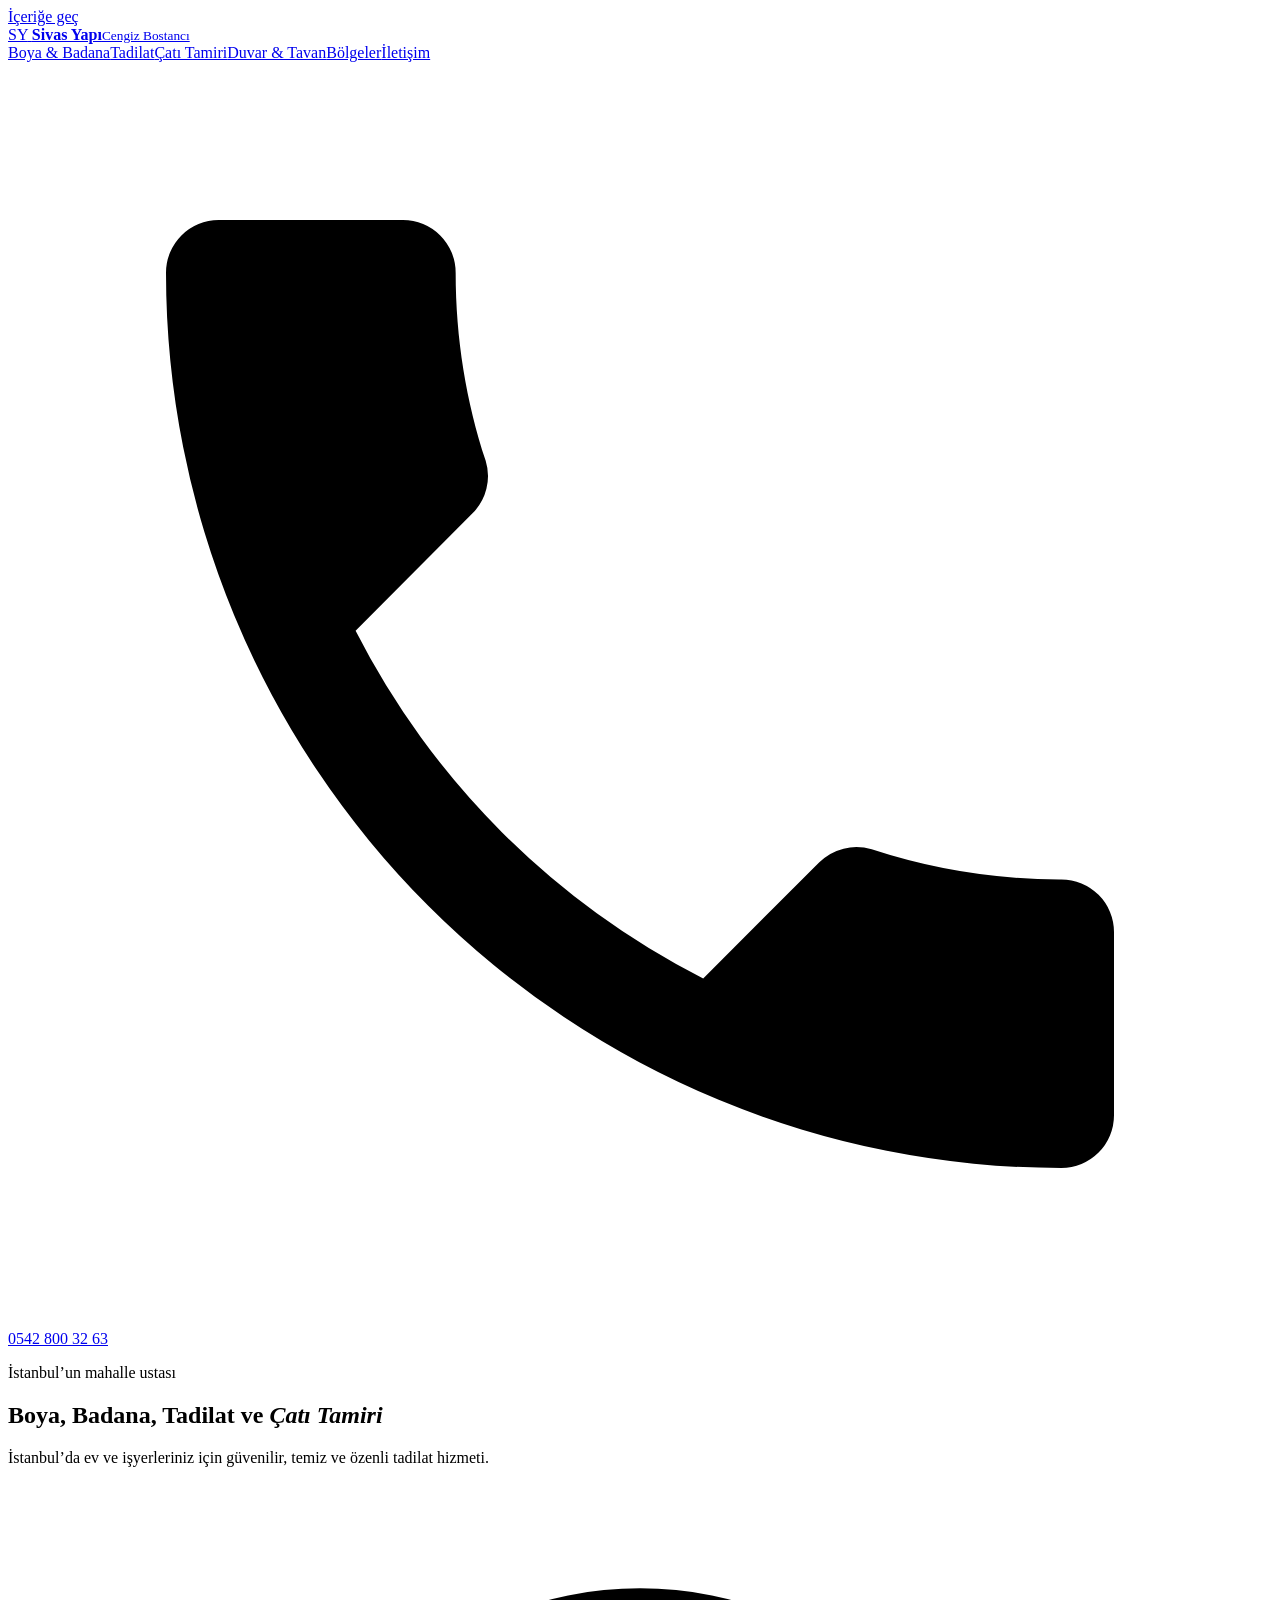
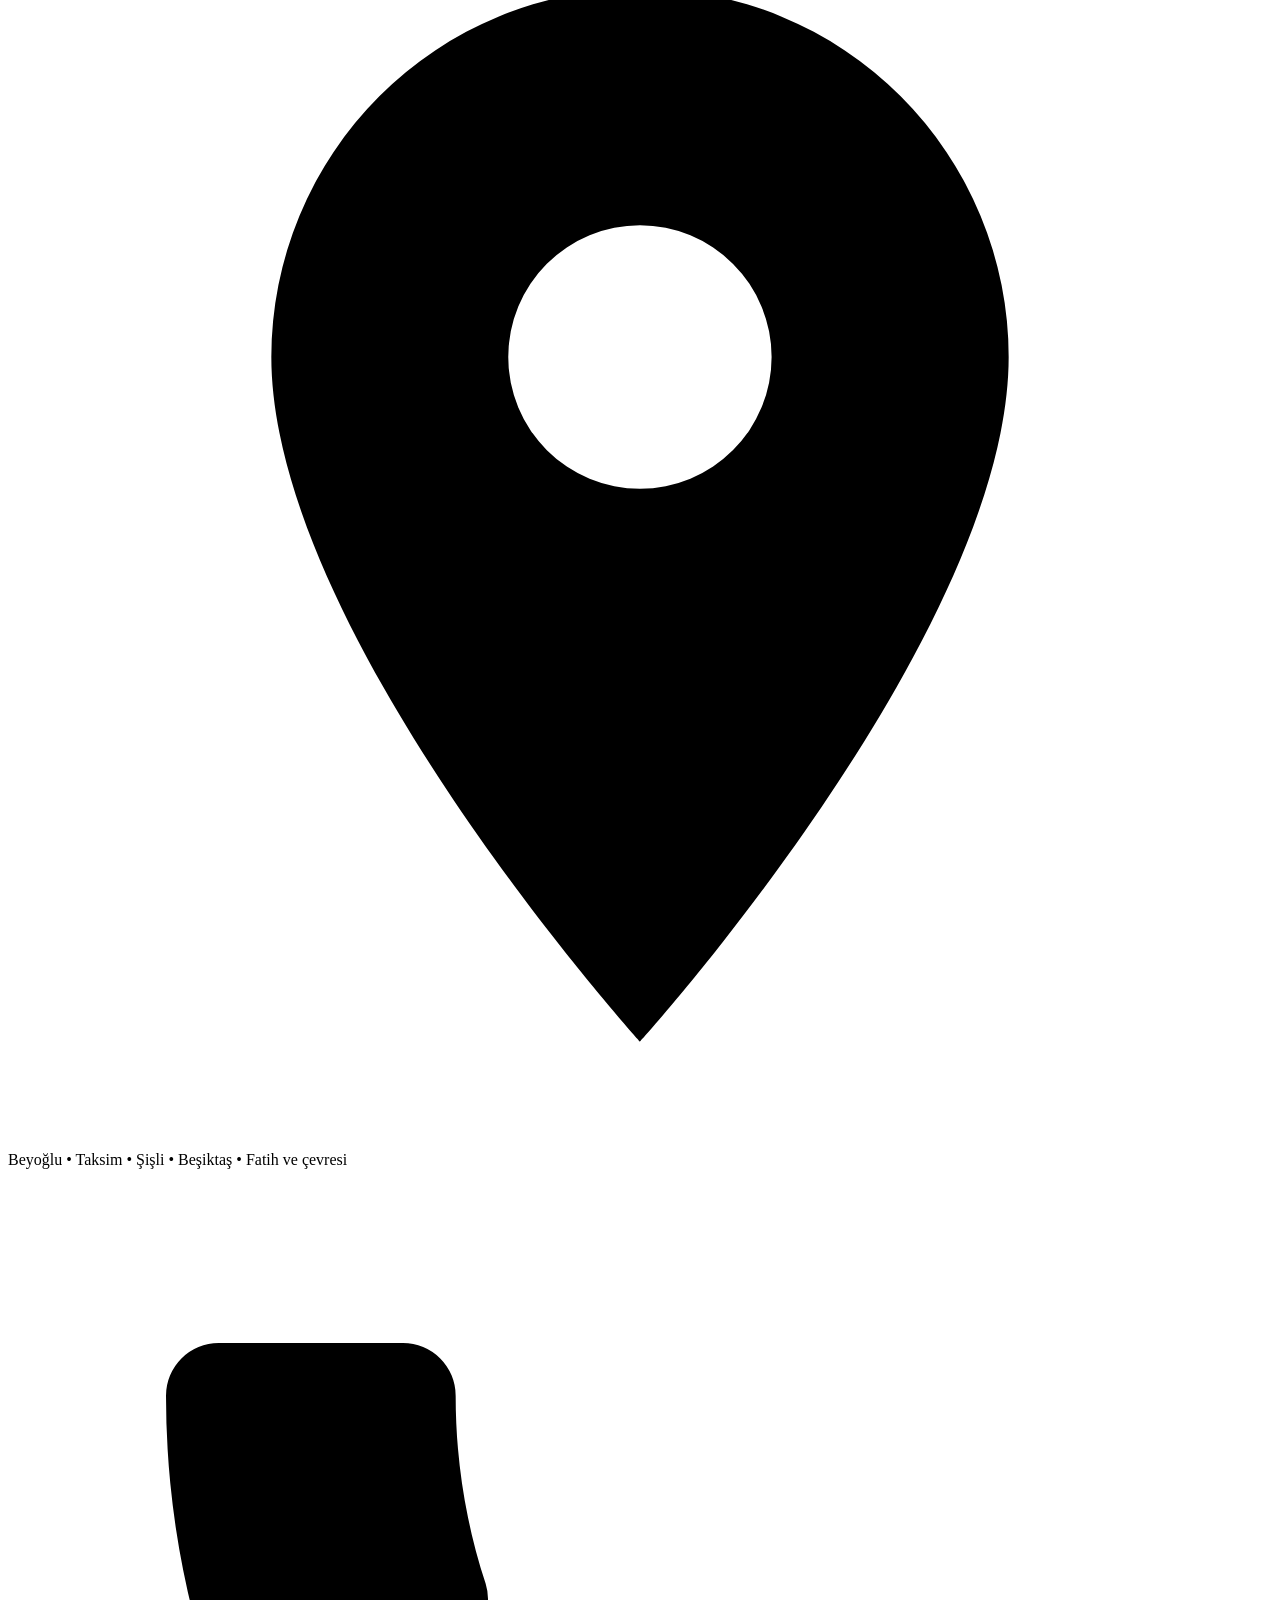
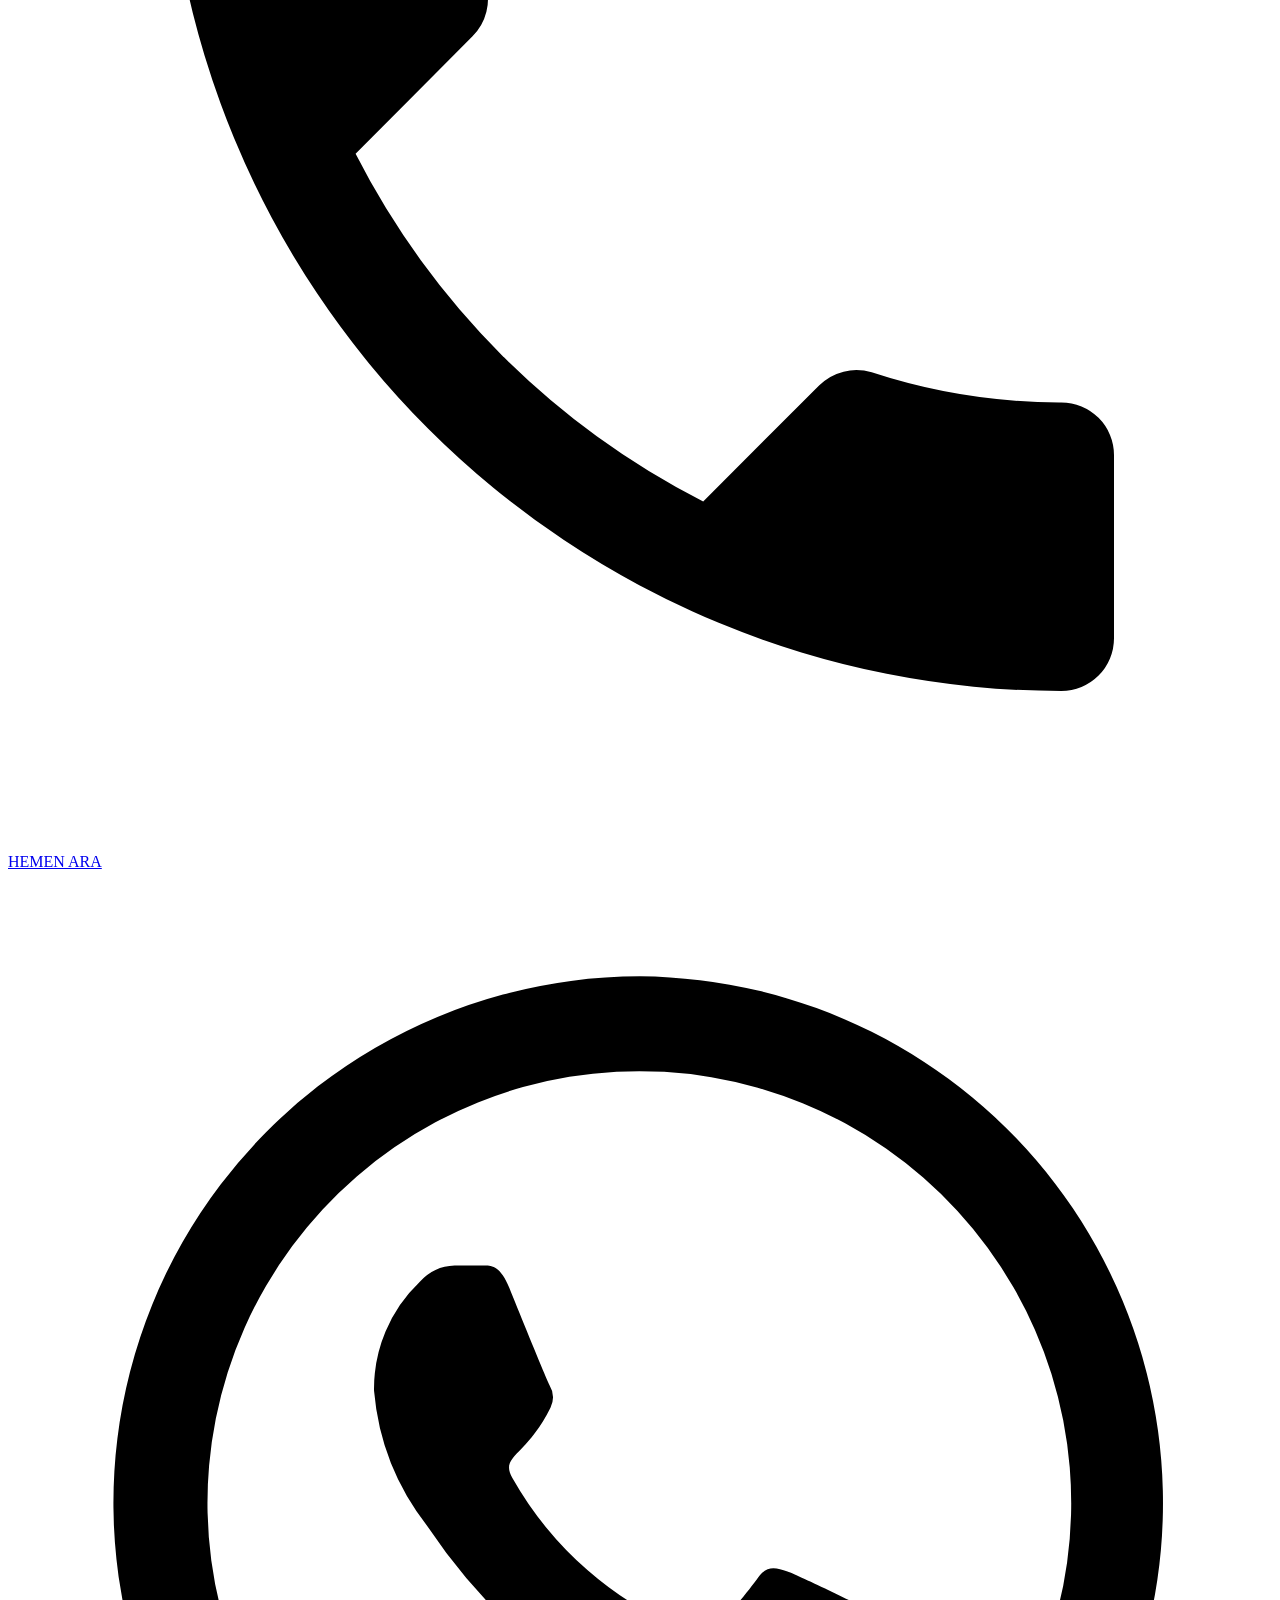
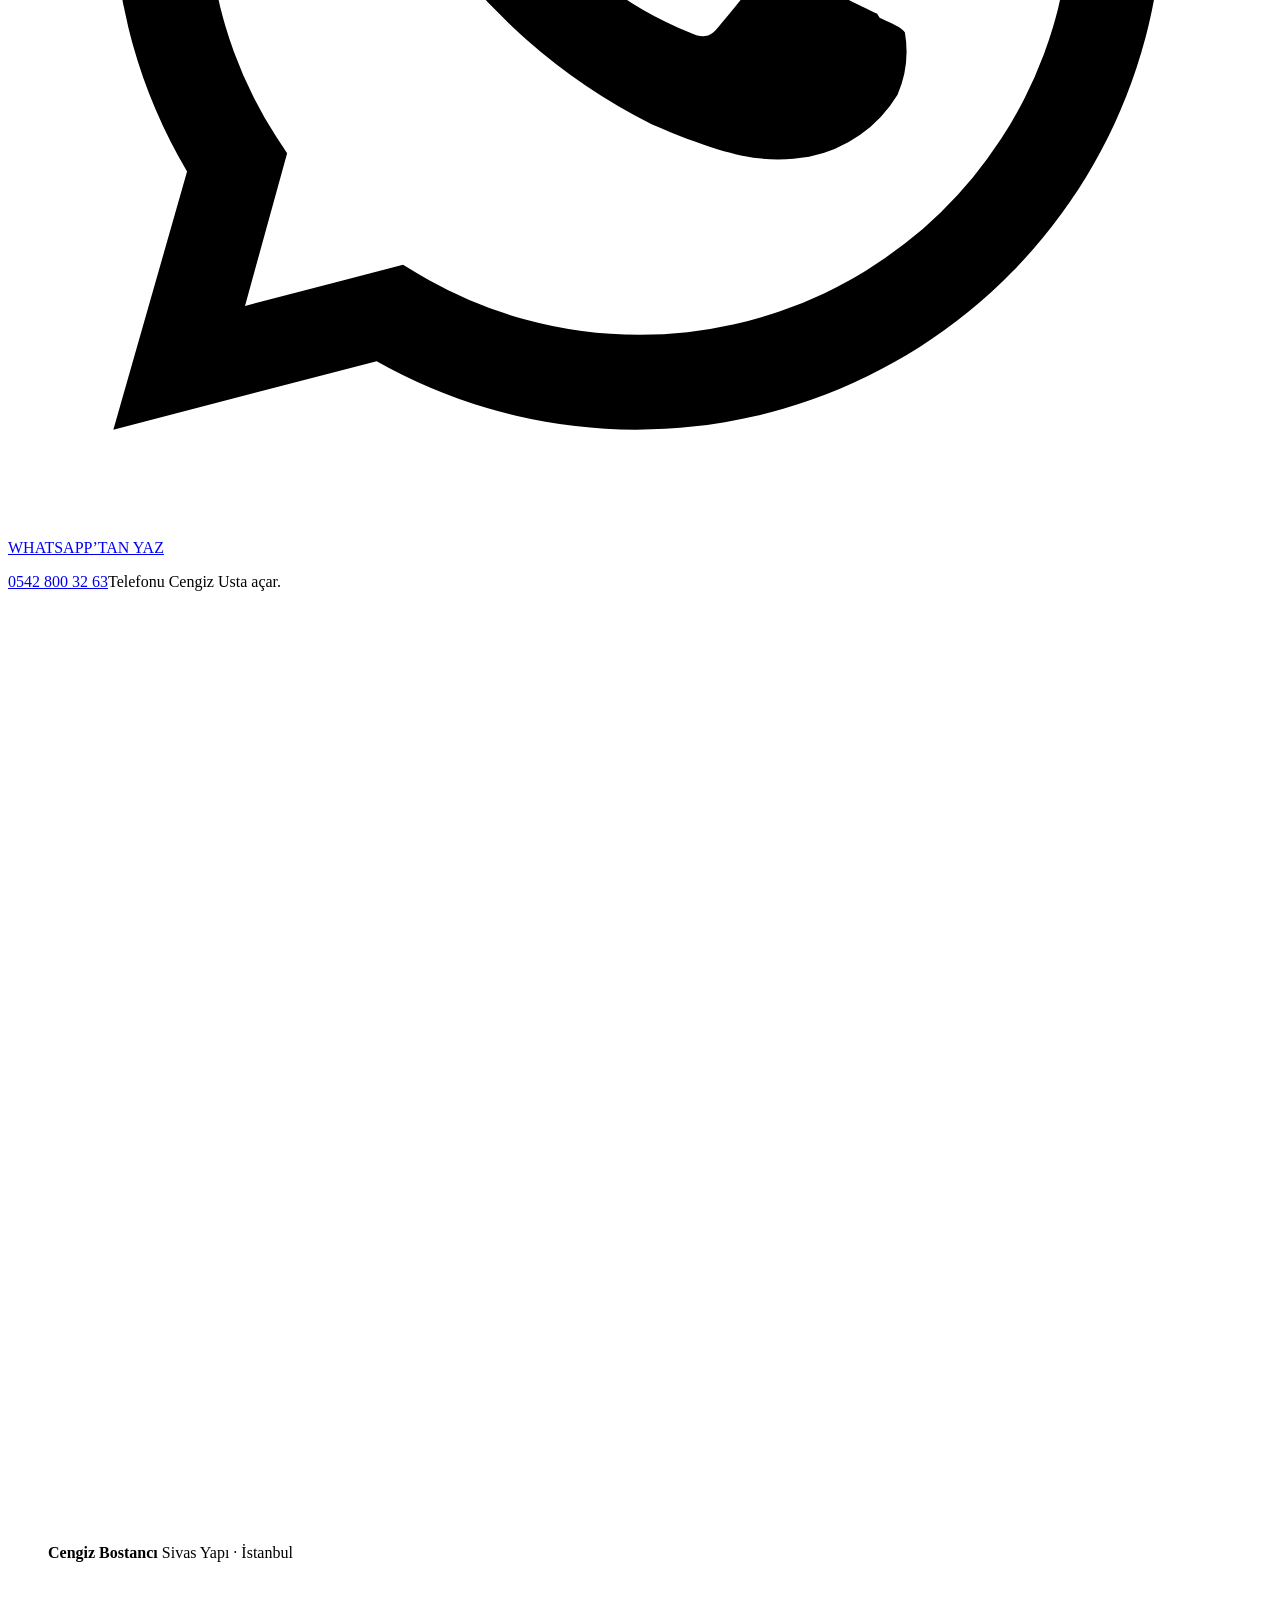
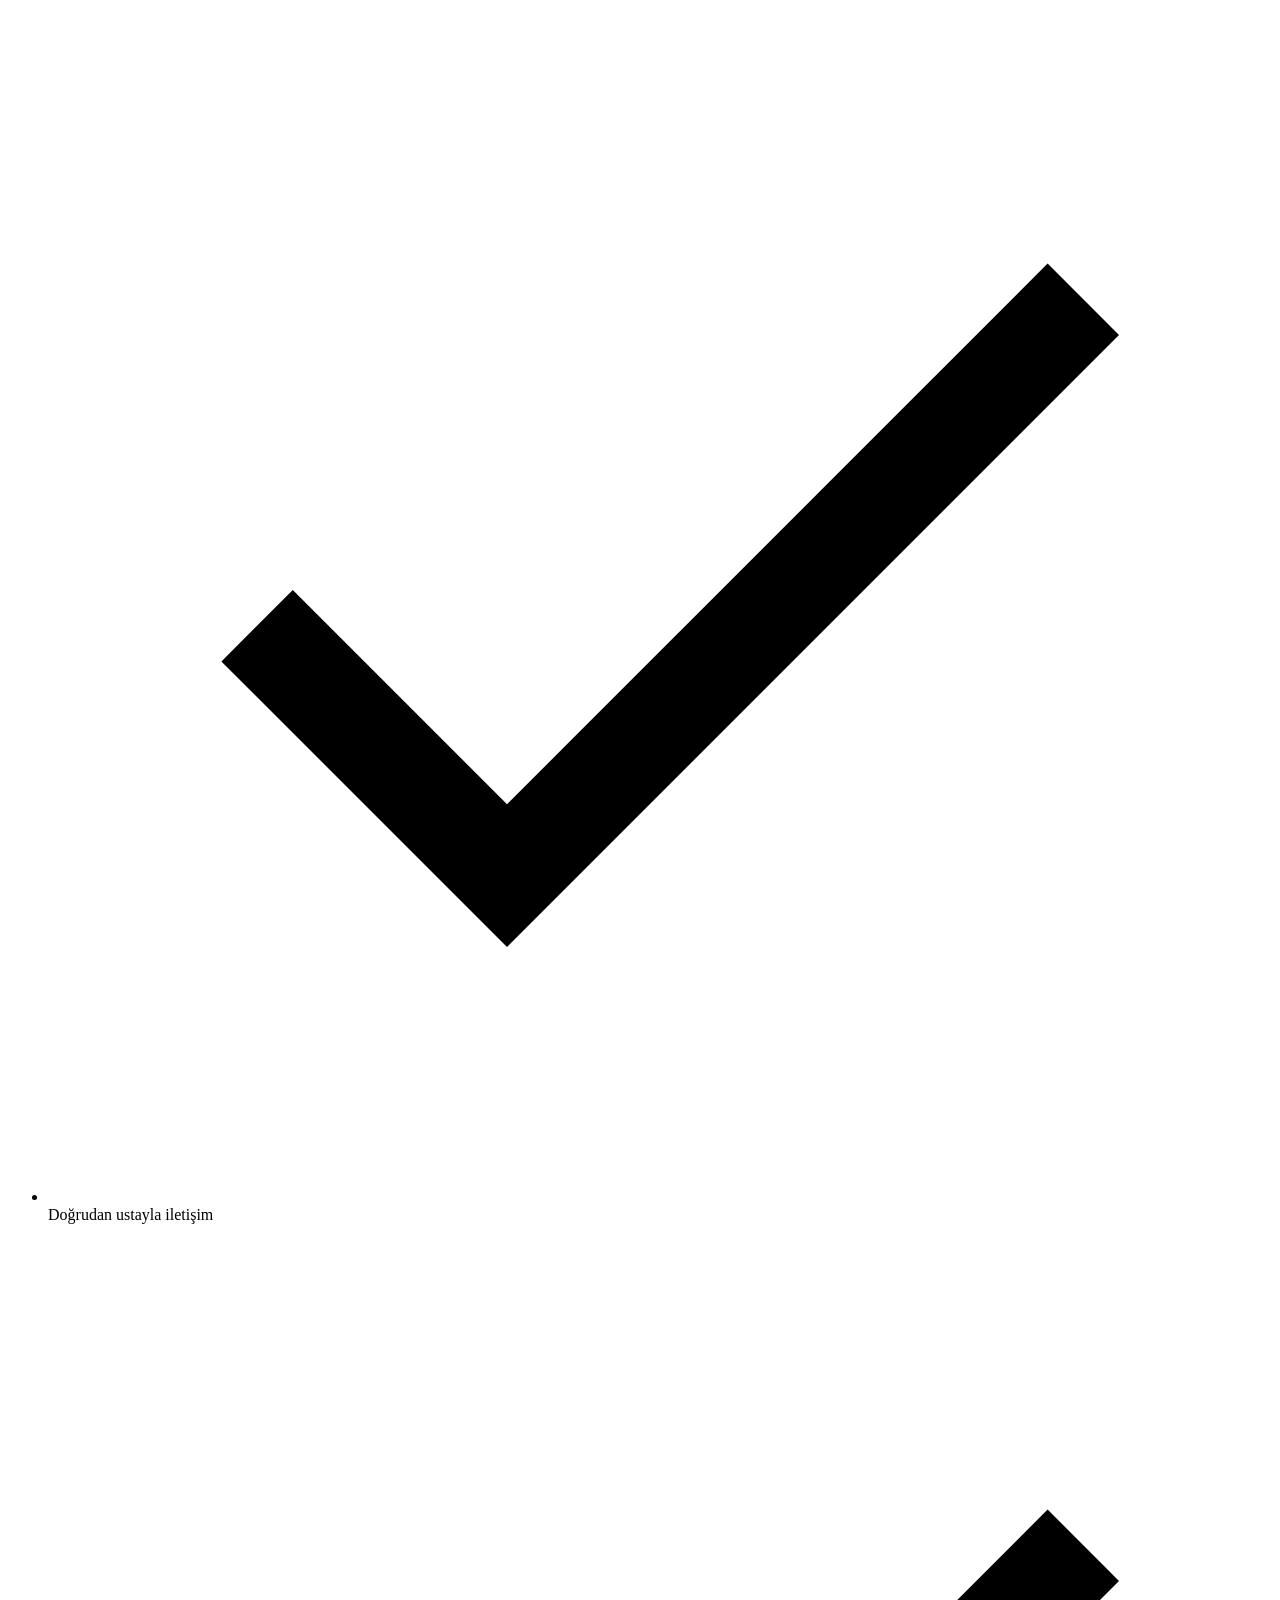
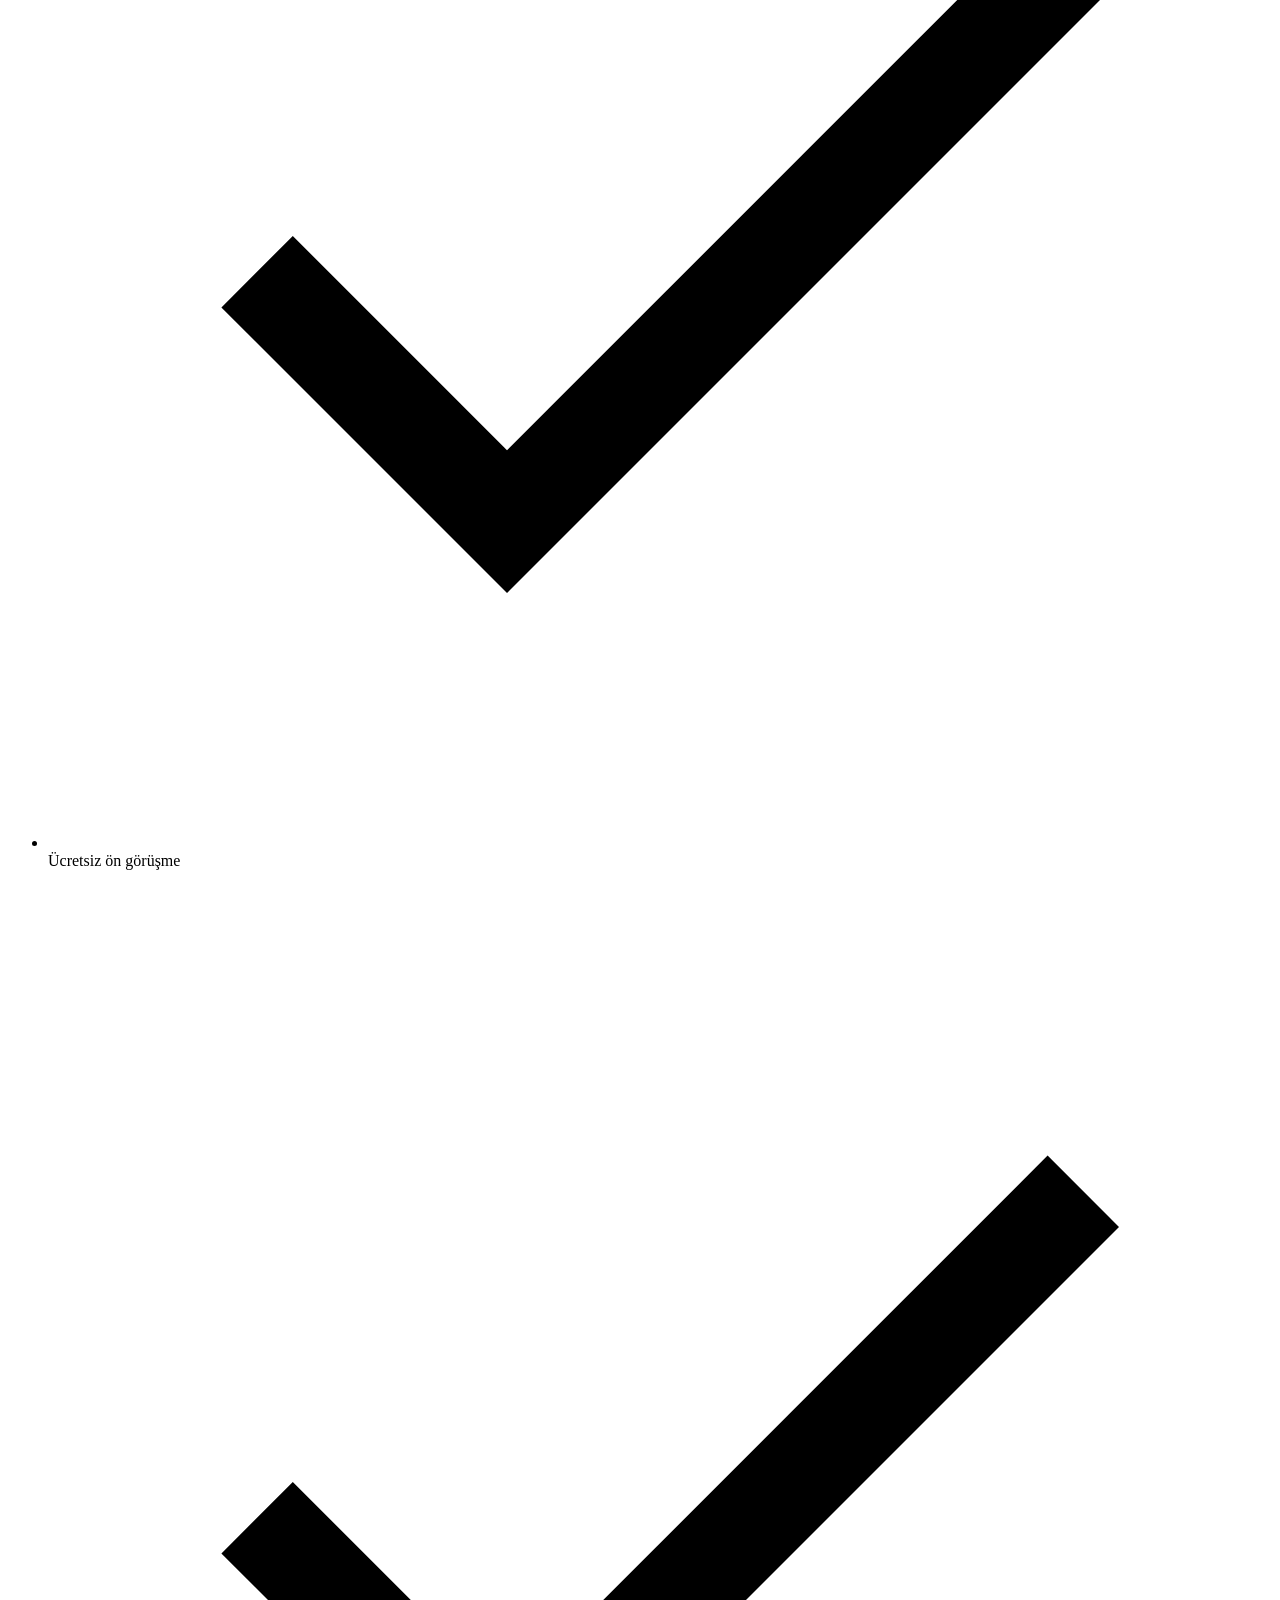
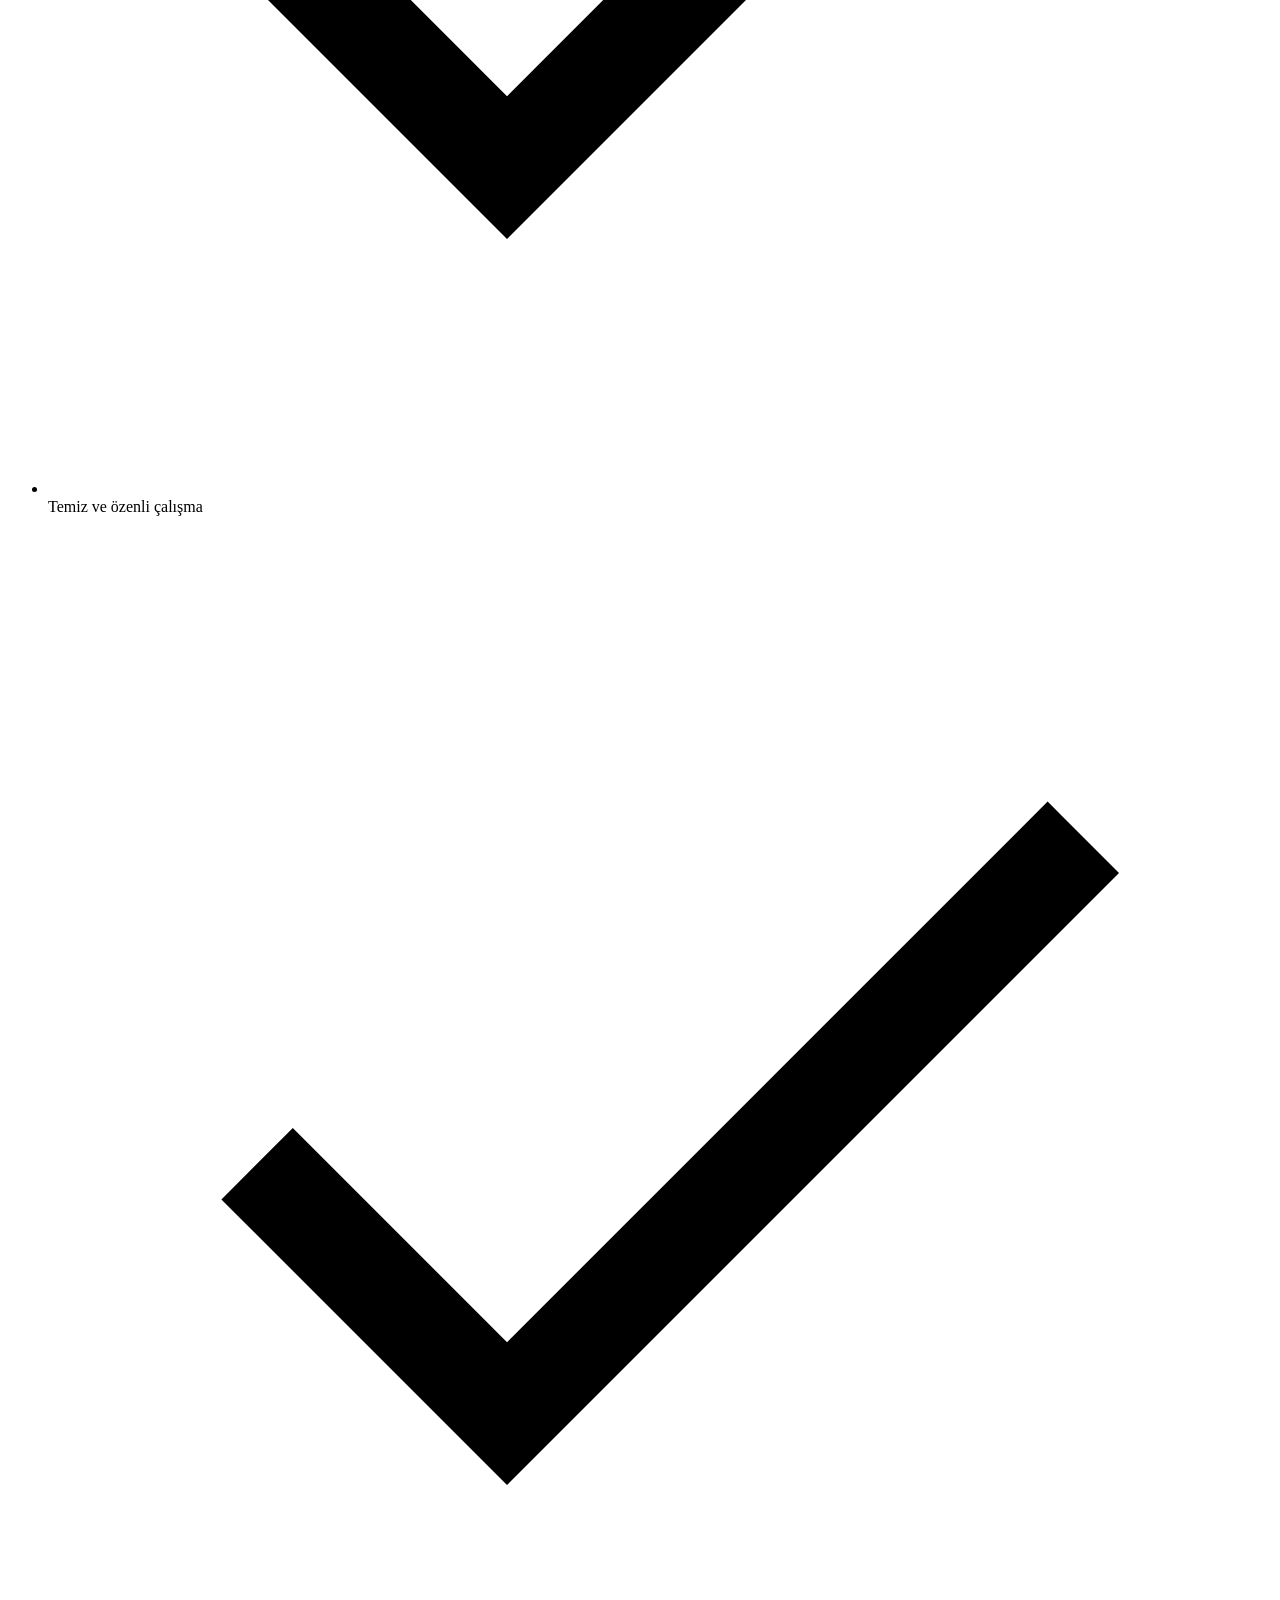
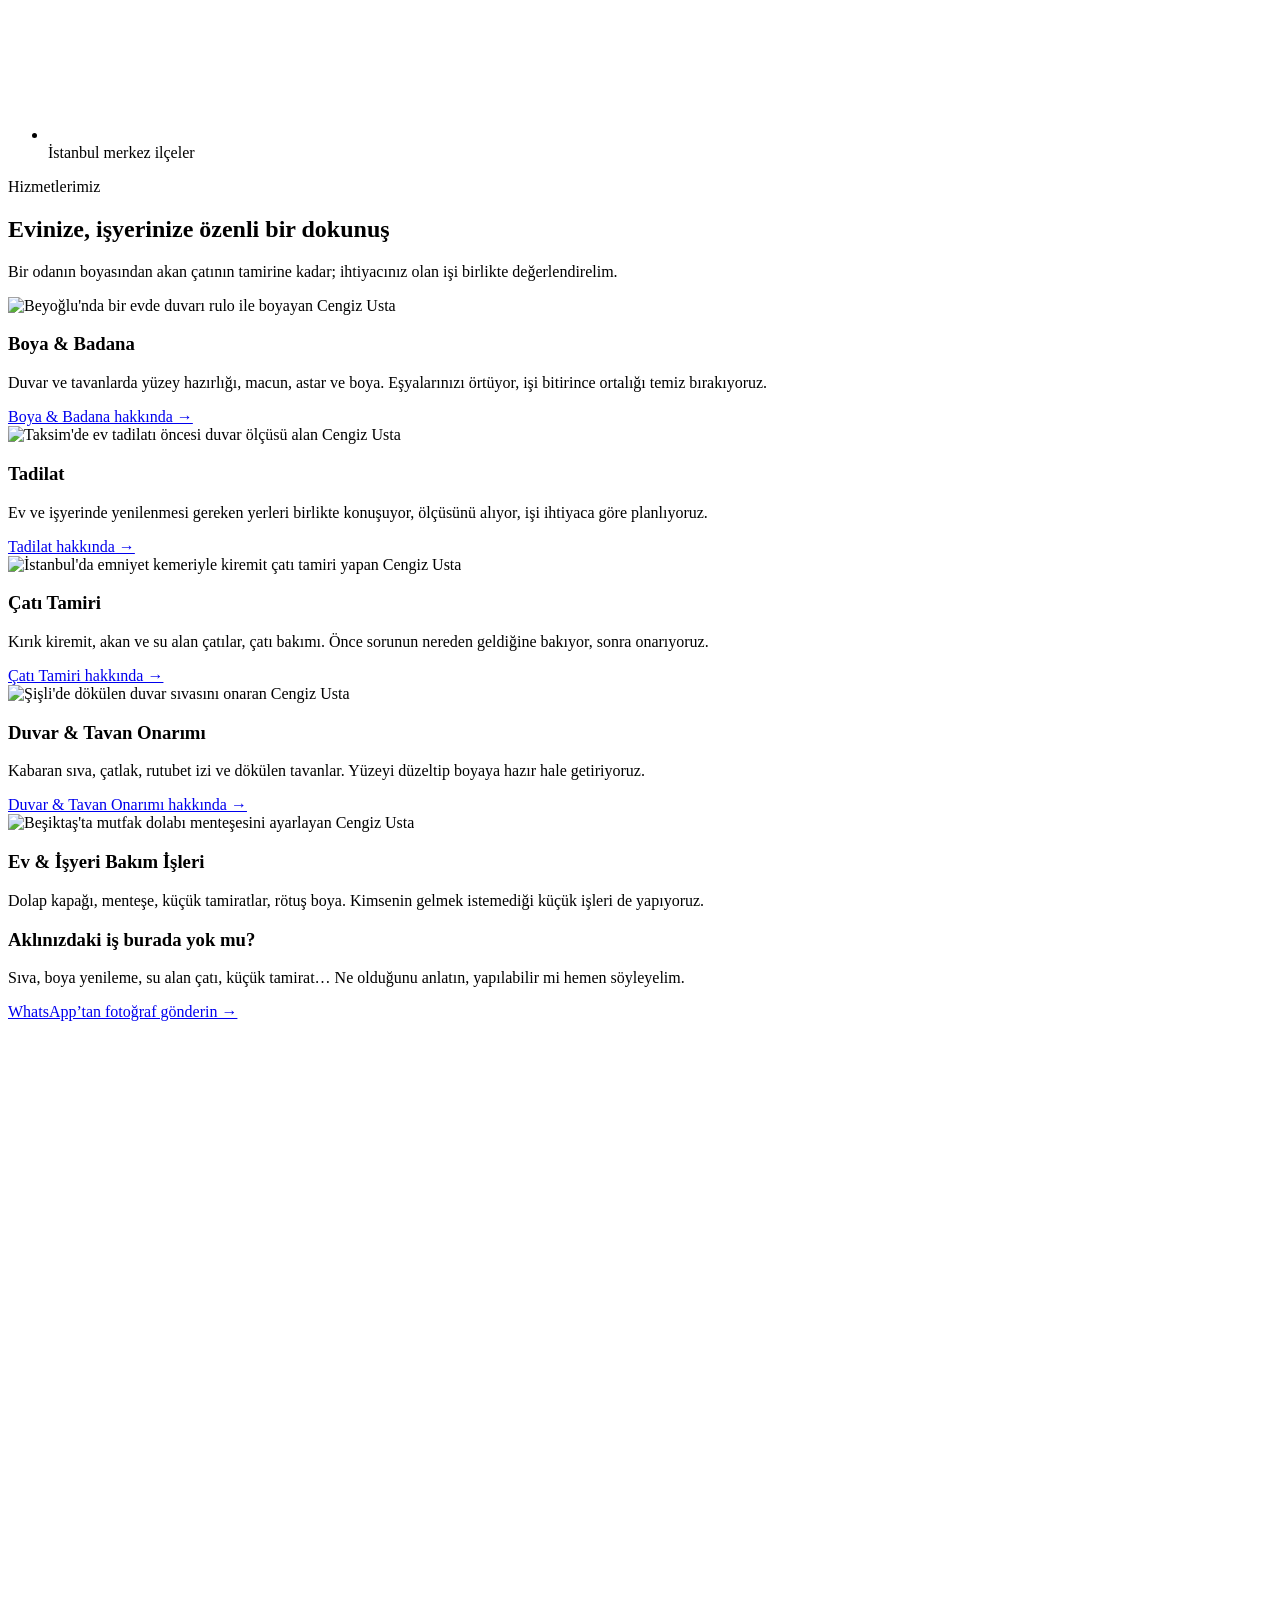
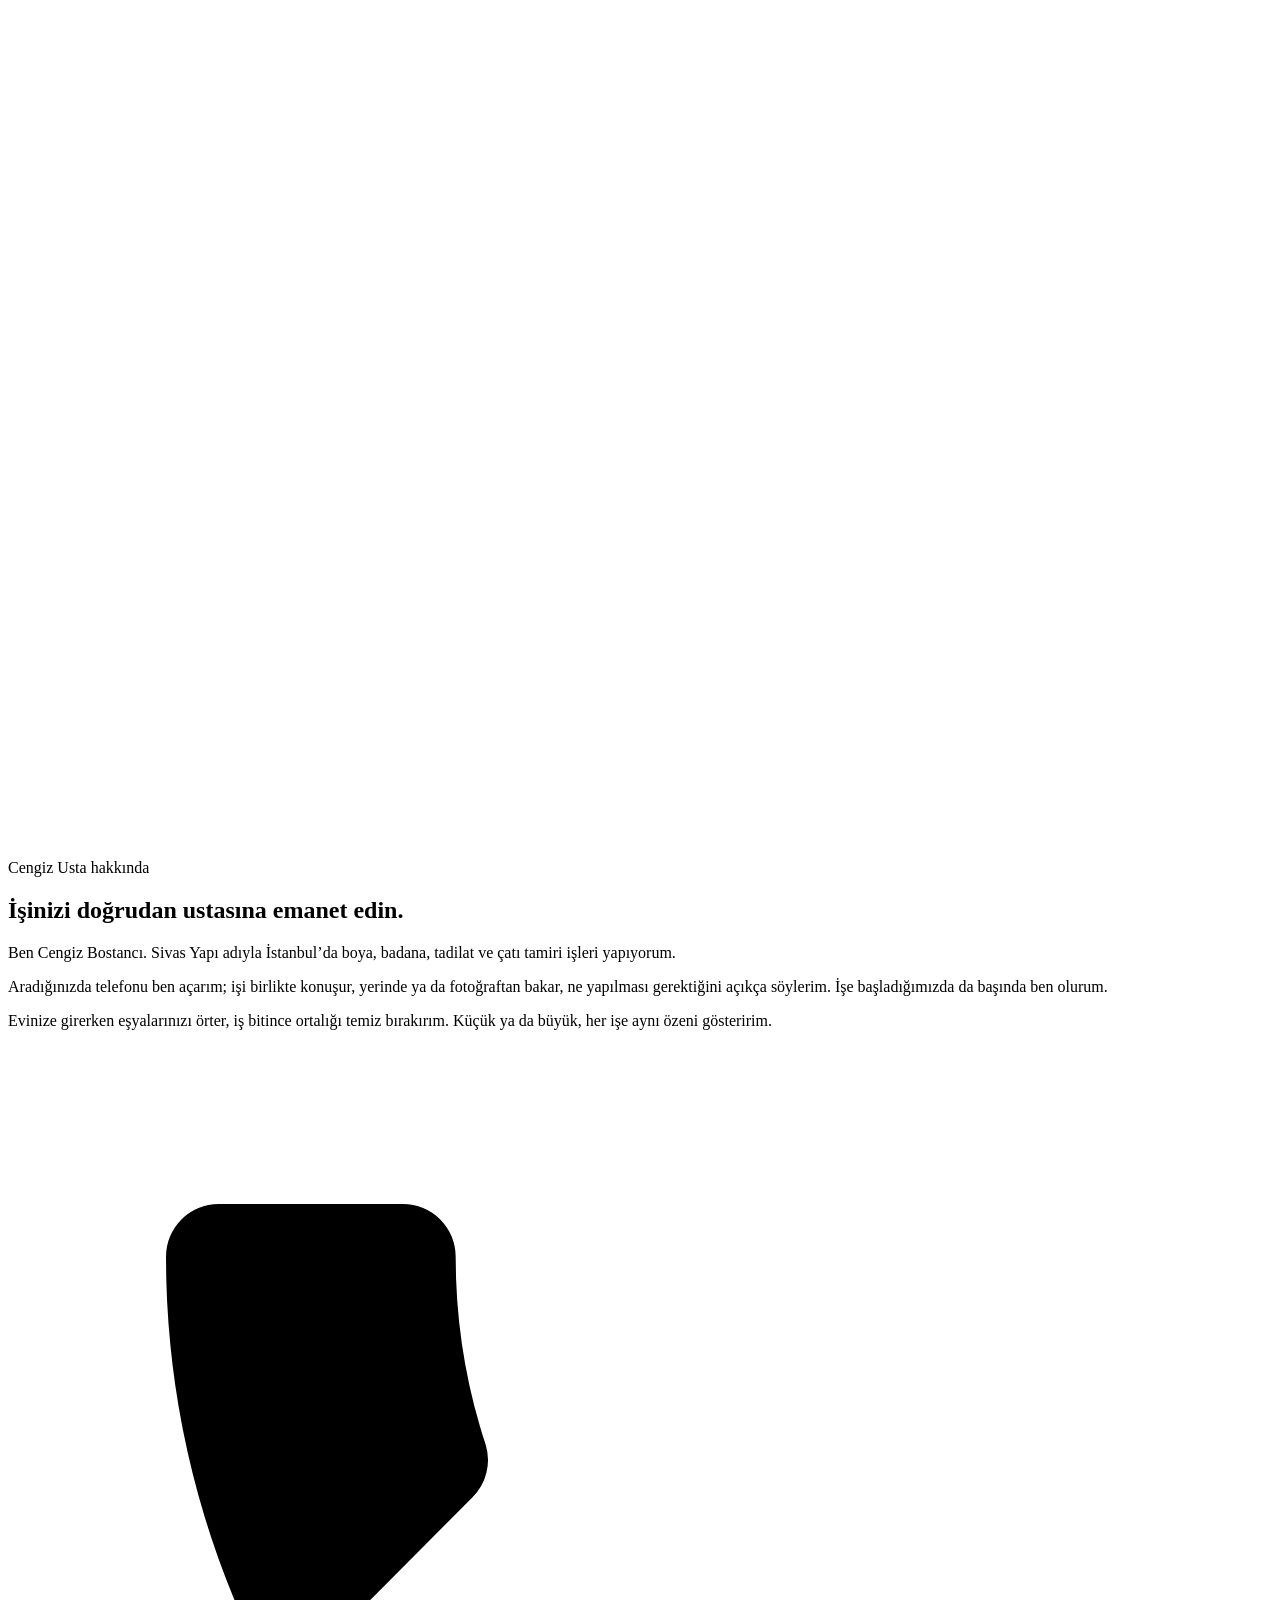
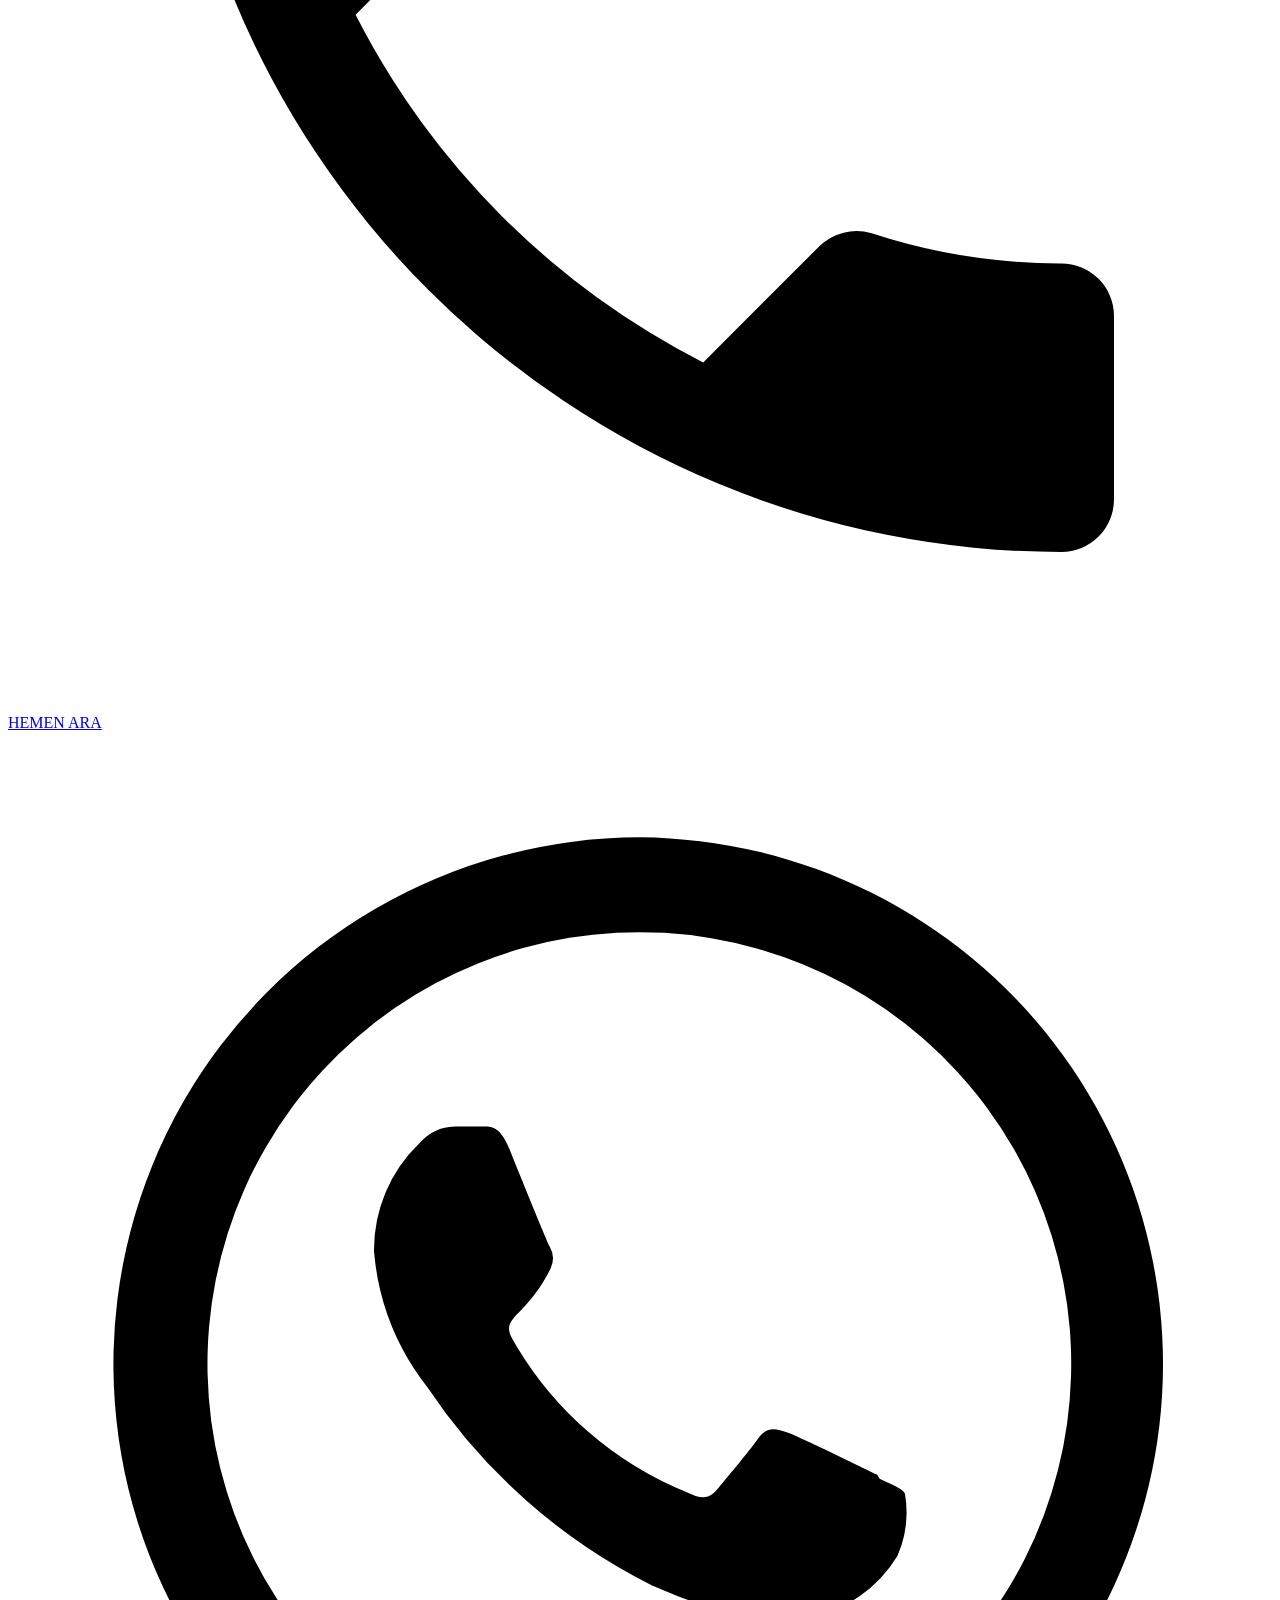
==== commit de181844: "SEO: 4 hizmet + 5 semt sayfası, iç bağlantılar, Service/Breadcrumb/FAQ şeması, Cloudflare Web Analyt" ====
--- a/site/index.html
+++ b/site/index.html
@@ -22,10 +22,10 @@
 <meta property="og:image:height" content="630">
 <meta property="og:image:alt" content="Cengiz Usta İstanbul'da bir evde duvar boyarken">
 <meta name="twitter:card" content="summary_large_image">
-<link rel="icon" href="favicon.svg" type="image/svg+xml">
-<link rel="apple-touch-icon" href="apple-touch-icon.png">
-<link rel="preload" as="image" type="image/avif" imagesrcset="img/beyoglu-boya-badana-ustasi-480.avif 480w, img/beyoglu-boya-badana-ustasi-900.avif 900w, img/beyoglu-boya-badana-ustasi-1400.avif 1400w" imagesizes="(min-width: 960px) 46vw, 100vw">
-<link rel="stylesheet" href="stil.css?v=20261002">
+<link rel="icon" href="/favicon.svg" type="image/svg+xml">
+<link rel="apple-touch-icon" href="/apple-touch-icon.png">
+<link rel="preload" as="image" type="image/avif" imagesrcset="/img/beyoglu-boya-badana-ustasi-480.avif 480w, /img/beyoglu-boya-badana-ustasi-900.avif 900w, /img/beyoglu-boya-badana-ustasi-1400.avif 1400w" imagesizes="(min-width: 960px) 46vw, 100vw">
+<link rel="stylesheet" href="/stil.css?v=20261002">
 <script type="application/ld+json">{"@context": "https://schema.org", "@type": "HomeAndConstructionBusiness", "@id": "https://ustacengiz.com.tr/#isletme", "name": "Cengiz Bostancı – Sivas Yapı", "alternateName": ["Cengiz Usta", "Sivas Yapı"], "description": "İstanbul'da boya badana, ev ve işyeri tadilatı, çatı tamiri, duvar ve tavan onarımı.", "url": "https://ustacengiz.com.tr/", "telephone": "+90 542 800 32 63", "email": "cengizbostanciusta@gmail.com", "image": "https://ustacengiz.com.tr/img/og-cengiz-usta.jpg", "logo": "https://ustacengiz.com.tr/favicon.svg", "founder": {"@type": "Person", "name": "Cengiz Bostancı"}, "address": {"@type": "PostalAddress", "addressLocality": "İstanbul", "addressCountry": "TR"}, "areaServed": [{"@type": "Place", "name": "Beyoğlu, İstanbul"}, {"@type": "Place", "name": "Taksim, İstanbul"}, {"@type": "Place", "name": "Şişhane, İstanbul"}, {"@type": "Place", "name": "Tarlabaşı, İstanbul"}, {"@type": "Place", "name": "Dolapdere, İstanbul"}, {"@type": "Place", "name": "Piyalepaşa, İstanbul"}, {"@type": "Place", "name": "Okmeydanı, İstanbul"}, {"@type": "Place", "name": "Şişli, İstanbul"}, {"@type": "Place", "name": "Mecidiyeköy, İstanbul"}, {"@type": "Place", "name": "Beşiktaş, İstanbul"}, {"@type": "Place", "name": "Fatih, İstanbul"}, {"@type": "Place", "name": "Topkapı, İstanbul"}], "knowsLanguage": "tr", "contactPoint": {"@type": "ContactPoint", "telephone": "+90 542 800 32 63", "contactType": "customer service", "availableLanguage": "Turkish"}, "hasOfferCatalog": {"@type": "OfferCatalog", "name": "Hizmetler", "itemListElement": [{"@type": "Offer", "itemOffered": {"@type": "Service", "name": "Boya ve badana"}}, {"@type": "Offer", "itemOffered": {"@type": "Service", "name": "Ev ve işyeri tadilatı"}}, {"@type": "Offer", "itemOffered": {"@type": "Service", "name": "Çatı tamiri"}}, {"@type": "Offer", "itemOffered": {"@type": "Service", "name": "Çatı bakım ve onarımı"}}, {"@type": "Offer", "itemOffered": {"@type": "Service", "name": "Su alan çatı onarımı"}}, {"@type": "Offer", "itemOffered": {"@type": "Service", "name": "Duvar ve tavan tamiratı"}}, {"@type": "Offer", "itemOffered": {"@type": "Service", "name": "Sıva ve boya yenileme"}}, {"@type": "Offer", "itemOffered": {"@type": "Service", "name": "Küçük ev ve işyeri onarım işleri"}}]}}</script>
 <script type="application/ld+json">{"@context": "https://schema.org", "@type": "FAQPage", "mainEntity": [{"@type": "Question", "name": "Fiyat nasıl belirleniyor?", "acceptedAnswer": {"@type": "Answer", "text": "Her işin ölçüsü ve durumu farklı olduğu için fiyatı işi gördükten ya da fotoğrafını aldıktan sonra konuşuyoruz. WhatsApp'tan birkaç fotoğraf göndermeniz çoğu zaman yeterli olur."}}, {"@type": "Question", "name": "Hangi semtlere geliyorsunuz?", "acceptedAnswer": {"@type": "Answer", "text": "Beyoğlu, Taksim, Şişhane, Tarlabaşı, Dolapdere, Piyalepaşa, Okmeydanı, Şişli, Mecidiyeköy, Beşiktaş, Fatih ve Topkapı başta olmak üzere İstanbul'un merkez semtlerine geliyoruz."}}, {"@type": "Question", "name": "Küçük işlere de geliyor musunuz?", "acceptedAnswer": {"@type": "Answer", "text": "Evet. Tek odanın boyası, bir tavan onarımı ya da birkaç kiremidin değişmesi gibi küçük işler için de arayabilirsiniz."}}, {"@type": "Question", "name": "Çatım su alıyor, ne yapmalıyım?", "acceptedAnswer": {"@type": "Answer", "text": "Suyun geldiği yeri ve tavandaki izi fotoğraflayıp WhatsApp'tan gönderin. Sorunun kaynağına bakıp çatı tamirinin nasıl yapılacağını birlikte konuşalım."}}]}</script>
 <script type="application/ld+json">{"@context": "https://schema.org", "@type": "WebSite", "name": "Cengiz Usta – Sivas Yapı", "url": "https://ustacengiz.com.tr/", "inLanguage": "tr-TR"}</script>
@@ -34,12 +34,12 @@
 <a class="atla" href="#icerik">İçeriğe geç</a>
 <header class="ust">
   <div class="kap ust-ic">
-    <a class="marka" href="./" aria-label="Cengiz Usta – Sivas Yapı ana sayfa">
+    <a class="marka" href="/" aria-label="Cengiz Usta – Sivas Yapı ana sayfa">
       <span class="marka-isaret" aria-hidden="true">SY</span>
       <span><strong>Sivas Yapı</strong><small>Cengiz Bostancı</small></span>
     </a>
     <nav aria-label="Ana menü" class="menu">
-      <a href="#hizmetler">Hizmetler</a><a href="#hakkinda">Cengiz Usta</a><a href="#isler">İşlerden</a><a href="#bolgeler">Bölgeler</a><a href="#iletisim">İletişim</a>
+      <a href="/boya-badana/">Boya & Badana</a><a href="/tadilat/">Tadilat</a><a href="/cati-tamiri/">Çatı Tamiri</a><a href="/duvar-tavan-tamiri/">Duvar & Tavan</a><a href="/#bolgeler">Bölgeler</a><a href="/#iletisim">İletişim</a>
     </nav>
     <a class="ust-tel" href="tel:+905428003263"><svg viewBox="0 0 24 24" aria-hidden="true"><path d="M6.6 10.8a15.1 15.1 0 0 0 6.6 6.6l2.2-2.2a1 1 0 0 1 1-.25 11.4 11.4 0 0 0 3.6.57 1 1 0 0 1 1 1V20a1 1 0 0 1-1 1A17 17 0 0 1 3 4a1 1 0 0 1 1-1h3.5a1 1 0 0 1 1 1c0 1.25.2 2.45.57 3.57a1 1 0 0 1-.25 1z"/></svg><span>0542 800 32 63</span></a>
   </div>
@@ -57,7 +57,7 @@
       <p class="hero-tel"><a href="tel:+905428003263">0542 800 32 63</a><span>Telefonu Cengiz Usta açar.</span></p>
     </div>
     <figure class="hero-gorsel">
-      <picture><source type="image/avif" srcset="img/beyoglu-boya-badana-ustasi-480.avif 480w, img/beyoglu-boya-badana-ustasi-900.avif 900w, img/beyoglu-boya-badana-ustasi-1400.avif 1400w" sizes="(min-width: 960px) 46vw, 100vw"><source type="image/webp" srcset="img/beyoglu-boya-badana-ustasi-480.webp 480w, img/beyoglu-boya-badana-ustasi-900.webp 900w, img/beyoglu-boya-badana-ustasi-1400.webp 1400w" sizes="(min-width: 960px) 46vw, 100vw"><img src="img/beyoglu-boya-badana-ustasi-900.webp" alt="Cengiz Usta Beyoğlu'nda bir dairede duvarı rulo ile boyarken" width="1400" height="933" fetchpriority="high"></picture>
+      <picture><source type="image/avif" srcset="/img/beyoglu-boya-badana-ustasi-480.avif 480w, /img/beyoglu-boya-badana-ustasi-900.avif 900w, /img/beyoglu-boya-badana-ustasi-1400.avif 1400w" sizes="(min-width: 960px) 46vw, 100vw"><source type="image/webp" srcset="/img/beyoglu-boya-badana-ustasi-480.webp 480w, /img/beyoglu-boya-badana-ustasi-900.webp 900w, /img/beyoglu-boya-badana-ustasi-1400.webp 1400w" sizes="(min-width: 960px) 46vw, 100vw"><img src="/img/beyoglu-boya-badana-ustasi-900.webp" alt="Cengiz Usta Beyoğlu'nda bir dairede duvarı rulo ile boyarken" width="1400" height="933" fetchpriority="high"></picture>
       <figcaption><strong>Cengiz Bostancı</strong> Sivas Yapı · İstanbul</figcaption>
     </figure>
   </div>
@@ -77,11 +77,11 @@
       <p>Bir odanın boyasından akan çatının tamirine kadar; ihtiyacınız olan işi birlikte değerlendirelim.</p>
     </header>
     <div class="kartlar">
-<article class="kart"><picture><source type="image/avif" srcset="img/beyoglu-boya-badana-ustasi-480.avif 480w, img/beyoglu-boya-badana-ustasi-900.avif 900w, img/beyoglu-boya-badana-ustasi-1400.avif 1400w" sizes="(min-width: 960px) 30vw, (min-width: 640px) 45vw, 100vw"><source type="image/webp" srcset="img/beyoglu-boya-badana-ustasi-480.webp 480w, img/beyoglu-boya-badana-ustasi-900.webp 900w, img/beyoglu-boya-badana-ustasi-1400.webp 1400w" sizes="(min-width: 960px) 30vw, (min-width: 640px) 45vw, 100vw"><img src="img/beyoglu-boya-badana-ustasi-900.webp" alt="Beyoğlu'nda bir evde duvarı rulo ile boyayan Cengiz Usta" width="1400" height="933" loading="lazy" decoding="async"></picture><div class="kart-ic"><h3>Boya & Badana</h3><p>Duvar ve tavanlarda yüzey hazırlığı, macun, astar ve boya. Eşyalarınızı örtüyor, işi bitirince ortalığı temiz bırakıyoruz.</p></div></article>
-<article class="kart"><picture><source type="image/avif" srcset="img/ev-tadilati-olcu-alma-480.avif 480w, img/ev-tadilati-olcu-alma-900.avif 900w, img/ev-tadilati-olcu-alma-1400.avif 1400w" sizes="(min-width: 960px) 30vw, (min-width: 640px) 45vw, 100vw"><source type="image/webp" srcset="img/ev-tadilati-olcu-alma-480.webp 480w, img/ev-tadilati-olcu-alma-900.webp 900w, img/ev-tadilati-olcu-alma-1400.webp 1400w" sizes="(min-width: 960px) 30vw, (min-width: 640px) 45vw, 100vw"><img src="img/ev-tadilati-olcu-alma-900.webp" alt="Taksim'de ev tadilatı öncesi duvar ölçüsü alan Cengiz Usta" width="1400" height="933" loading="lazy" decoding="async"></picture><div class="kart-ic"><h3>Tadilat</h3><p>Ev ve işyerinde yenilenmesi gereken yerleri birlikte konuşuyor, ölçüsünü alıyor, işi ihtiyaca göre planlıyoruz.</p></div></article>
-<article class="kart"><picture><source type="image/avif" srcset="img/istanbul-kiremit-cati-tamiri-480.avif 480w, img/istanbul-kiremit-cati-tamiri-900.avif 900w, img/istanbul-kiremit-cati-tamiri-1400.avif 1400w" sizes="(min-width: 960px) 30vw, (min-width: 640px) 45vw, 100vw"><source type="image/webp" srcset="img/istanbul-kiremit-cati-tamiri-480.webp 480w, img/istanbul-kiremit-cati-tamiri-900.webp 900w, img/istanbul-kiremit-cati-tamiri-1400.webp 1400w" sizes="(min-width: 960px) 30vw, (min-width: 640px) 45vw, 100vw"><img src="img/istanbul-kiremit-cati-tamiri-900.webp" alt="İstanbul'da emniyet kemeriyle kiremit çatı tamiri yapan Cengiz Usta" width="1400" height="933" loading="lazy" decoding="async"></picture><div class="kart-ic"><h3>Çatı Tamiri</h3><p>Kırık kiremit, akan ve su alan çatılar, çatı bakımı. Önce sorunun nereden geldiğine bakıyor, sonra onarıyoruz.</p></div></article>
-<article class="kart"><picture><source type="image/avif" srcset="img/duvar-siva-onarimi-480.avif 480w, img/duvar-siva-onarimi-900.avif 900w, img/duvar-siva-onarimi-1400.avif 1400w" sizes="(min-width: 960px) 30vw, (min-width: 640px) 45vw, 100vw"><source type="image/webp" srcset="img/duvar-siva-onarimi-480.webp 480w, img/duvar-siva-onarimi-900.webp 900w, img/duvar-siva-onarimi-1400.webp 1400w" sizes="(min-width: 960px) 30vw, (min-width: 640px) 45vw, 100vw"><img src="img/duvar-siva-onarimi-900.webp" alt="Şişli'de dökülen duvar sıvasını onaran Cengiz Usta" width="1400" height="933" loading="lazy" decoding="async"></picture><div class="kart-ic"><h3>Duvar & Tavan Onarımı</h3><p>Kabaran sıva, çatlak, rutubet izi ve dökülen tavanlar. Yüzeyi düzeltip boyaya hazır hale getiriyoruz.</p></div></article>
-<article class="kart"><picture><source type="image/avif" srcset="img/ev-bakim-onarim-480.avif 480w, img/ev-bakim-onarim-900.avif 900w, img/ev-bakim-onarim-1400.avif 1400w" sizes="(min-width: 960px) 30vw, (min-width: 640px) 45vw, 100vw"><source type="image/webp" srcset="img/ev-bakim-onarim-480.webp 480w, img/ev-bakim-onarim-900.webp 900w, img/ev-bakim-onarim-1400.webp 1400w" sizes="(min-width: 960px) 30vw, (min-width: 640px) 45vw, 100vw"><img src="img/ev-bakim-onarim-900.webp" alt="Beşiktaş'ta mutfak dolabı menteşesini ayarlayan Cengiz Usta" width="1400" height="933" loading="lazy" decoding="async"></picture><div class="kart-ic"><h3>Ev & İşyeri Bakım İşleri</h3><p>Dolap kapağı, menteşe, küçük tamiratlar, rötuş boya. Kimsenin gelmek istemediği küçük işleri de yapıyoruz.</p></div></article><article class="kart kart-cta"><div class="kart-ic"><h3>Aklınızdaki iş burada yok mu?</h3><p>Sıva, boya yenileme, su alan çatı, küçük tamirat… Ne olduğunu anlatın, yapılabilir mi hemen söyleyelim.</p><a class="link-ok" href="https://wa.me/905428003263?text=Merhaba%20Cengiz%20Usta%2C%20boya/tadilat%20i%C5%9Fi%20i%C3%A7in%20bilgi%20ve%20fiyat%20almak%20istiyorum." target="_blank" rel="noopener">WhatsApp’tan fotoğraf gönderin →</a></div></article>
+<article class="kart"><picture><source type="image/avif" srcset="/img/beyoglu-boya-badana-ustasi-480.avif 480w, /img/beyoglu-boya-badana-ustasi-900.avif 900w, /img/beyoglu-boya-badana-ustasi-1400.avif 1400w" sizes="(min-width: 960px) 30vw, (min-width: 640px) 45vw, 100vw"><source type="image/webp" srcset="/img/beyoglu-boya-badana-ustasi-480.webp 480w, /img/beyoglu-boya-badana-ustasi-900.webp 900w, /img/beyoglu-boya-badana-ustasi-1400.webp 1400w" sizes="(min-width: 960px) 30vw, (min-width: 640px) 45vw, 100vw"><img src="/img/beyoglu-boya-badana-ustasi-900.webp" alt="Beyoğlu'nda bir evde duvarı rulo ile boyayan Cengiz Usta" width="1400" height="933" loading="lazy" decoding="async"></picture><div class="kart-ic"><h3>Boya & Badana</h3><p>Duvar ve tavanlarda yüzey hazırlığı, macun, astar ve boya. Eşyalarınızı örtüyor, işi bitirince ortalığı temiz bırakıyoruz.</p><a class="link-ok kart-link" href="/boya-badana/">Boya & Badana hakkında →</a></div></article>
+<article class="kart"><picture><source type="image/avif" srcset="/img/ev-tadilati-olcu-alma-480.avif 480w, /img/ev-tadilati-olcu-alma-900.avif 900w, /img/ev-tadilati-olcu-alma-1400.avif 1400w" sizes="(min-width: 960px) 30vw, (min-width: 640px) 45vw, 100vw"><source type="image/webp" srcset="/img/ev-tadilati-olcu-alma-480.webp 480w, /img/ev-tadilati-olcu-alma-900.webp 900w, /img/ev-tadilati-olcu-alma-1400.webp 1400w" sizes="(min-width: 960px) 30vw, (min-width: 640px) 45vw, 100vw"><img src="/img/ev-tadilati-olcu-alma-900.webp" alt="Taksim'de ev tadilatı öncesi duvar ölçüsü alan Cengiz Usta" width="1400" height="933" loading="lazy" decoding="async"></picture><div class="kart-ic"><h3>Tadilat</h3><p>Ev ve işyerinde yenilenmesi gereken yerleri birlikte konuşuyor, ölçüsünü alıyor, işi ihtiyaca göre planlıyoruz.</p><a class="link-ok kart-link" href="/tadilat/">Tadilat hakkında →</a></div></article>
+<article class="kart"><picture><source type="image/avif" srcset="/img/istanbul-kiremit-cati-tamiri-480.avif 480w, /img/istanbul-kiremit-cati-tamiri-900.avif 900w, /img/istanbul-kiremit-cati-tamiri-1400.avif 1400w" sizes="(min-width: 960px) 30vw, (min-width: 640px) 45vw, 100vw"><source type="image/webp" srcset="/img/istanbul-kiremit-cati-tamiri-480.webp 480w, /img/istanbul-kiremit-cati-tamiri-900.webp 900w, /img/istanbul-kiremit-cati-tamiri-1400.webp 1400w" sizes="(min-width: 960px) 30vw, (min-width: 640px) 45vw, 100vw"><img src="/img/istanbul-kiremit-cati-tamiri-900.webp" alt="İstanbul'da emniyet kemeriyle kiremit çatı tamiri yapan Cengiz Usta" width="1400" height="933" loading="lazy" decoding="async"></picture><div class="kart-ic"><h3>Çatı Tamiri</h3><p>Kırık kiremit, akan ve su alan çatılar, çatı bakımı. Önce sorunun nereden geldiğine bakıyor, sonra onarıyoruz.</p><a class="link-ok kart-link" href="/cati-tamiri/">Çatı Tamiri hakkında →</a></div></article>
+<article class="kart"><picture><source type="image/avif" srcset="/img/duvar-siva-onarimi-480.avif 480w, /img/duvar-siva-onarimi-900.avif 900w, /img/duvar-siva-onarimi-1400.avif 1400w" sizes="(min-width: 960px) 30vw, (min-width: 640px) 45vw, 100vw"><source type="image/webp" srcset="/img/duvar-siva-onarimi-480.webp 480w, /img/duvar-siva-onarimi-900.webp 900w, /img/duvar-siva-onarimi-1400.webp 1400w" sizes="(min-width: 960px) 30vw, (min-width: 640px) 45vw, 100vw"><img src="/img/duvar-siva-onarimi-900.webp" alt="Şişli'de dökülen duvar sıvasını onaran Cengiz Usta" width="1400" height="933" loading="lazy" decoding="async"></picture><div class="kart-ic"><h3>Duvar & Tavan Onarımı</h3><p>Kabaran sıva, çatlak, rutubet izi ve dökülen tavanlar. Yüzeyi düzeltip boyaya hazır hale getiriyoruz.</p><a class="link-ok kart-link" href="/duvar-tavan-tamiri/">Duvar & Tavan Onarımı hakkında →</a></div></article>
+<article class="kart"><picture><source type="image/avif" srcset="/img/ev-bakim-onarim-480.avif 480w, /img/ev-bakim-onarim-900.avif 900w, /img/ev-bakim-onarim-1400.avif 1400w" sizes="(min-width: 960px) 30vw, (min-width: 640px) 45vw, 100vw"><source type="image/webp" srcset="/img/ev-bakim-onarim-480.webp 480w, /img/ev-bakim-onarim-900.webp 900w, /img/ev-bakim-onarim-1400.webp 1400w" sizes="(min-width: 960px) 30vw, (min-width: 640px) 45vw, 100vw"><img src="/img/ev-bakim-onarim-900.webp" alt="Beşiktaş'ta mutfak dolabı menteşesini ayarlayan Cengiz Usta" width="1400" height="933" loading="lazy" decoding="async"></picture><div class="kart-ic"><h3>Ev & İşyeri Bakım İşleri</h3><p>Dolap kapağı, menteşe, küçük tamiratlar, rötuş boya. Kimsenin gelmek istemediği küçük işleri de yapıyoruz.</p></div></article><article class="kart kart-cta"><div class="kart-ic"><h3>Aklınızdaki iş burada yok mu?</h3><p>Sıva, boya yenileme, su alan çatı, küçük tamirat… Ne olduğunu anlatın, yapılabilir mi hemen söyleyelim.</p><a class="link-ok" href="https://wa.me/905428003263?text=Merhaba%20Cengiz%20Usta%2C%20boya/tadilat%20i%C5%9Fi%20i%C3%A7in%20bilgi%20ve%20fiyat%20almak%20istiyorum." target="_blank" rel="noopener">WhatsApp’tan fotoğraf gönderin →</a></div></article>
     </div>
   </div>
 </section>
@@ -89,7 +89,7 @@
 <section id="hakkinda" class="bolum bolum-koyu">
   <div class="kap hakkinda">
     <figure class="hakkinda-gorsel">
-      <picture><source type="image/avif" srcset="img/cengiz-usta-duvar-tamiri-480.avif 480w, img/cengiz-usta-duvar-tamiri-900.avif 900w" sizes="(min-width: 960px) 38vw, 100vw"><source type="image/webp" srcset="img/cengiz-usta-duvar-tamiri-480.webp 480w, img/cengiz-usta-duvar-tamiri-900.webp 900w" sizes="(min-width: 960px) 38vw, 100vw"><img src="img/cengiz-usta-duvar-tamiri-900.webp" alt="Cengiz Bostancı İstanbul'da bir dairede dökülen duvarın sıva tamirini yaparken" width="1122" height="1402" loading="lazy" decoding="async"></picture>
+      <picture><source type="image/avif" srcset="/img/cengiz-usta-duvar-tamiri-480.avif 480w, /img/cengiz-usta-duvar-tamiri-900.avif 900w" sizes="(min-width: 960px) 38vw, 100vw"><source type="image/webp" srcset="/img/cengiz-usta-duvar-tamiri-480.webp 480w, /img/cengiz-usta-duvar-tamiri-900.webp 900w" sizes="(min-width: 960px) 38vw, 100vw"><img src="/img/cengiz-usta-duvar-tamiri-900.webp" alt="Cengiz Bostancı İstanbul'da bir dairede dökülen duvarın sıva tamirini yaparken" width="1122" height="1402" loading="lazy" decoding="async"></picture>
     </figure>
     <div class="hakkinda-metin">
       <p class="ust-etiket">Cengiz Usta hakkında</p>
@@ -110,16 +110,16 @@
       <p>Ön görüşmeden son rötuşa kadar yaptığımız işlerden sahneler. Büyütmek için görsele dokunun.</p>
     </header>
     <ul class="galeri">
-<li><button type="button" class="galeri-oge" data-ad="beyoglu-boya-badana-ustasi" data-baslik="Evde duvar boyama" aria-label="Evde duvar boyama – büyüt"><picture><source type="image/avif" srcset="img/beyoglu-boya-badana-ustasi-480.avif 480w, img/beyoglu-boya-badana-ustasi-900.avif 900w, img/beyoglu-boya-badana-ustasi-1400.avif 1400w" sizes="(min-width: 960px) 20vw, (min-width: 640px) 33vw, 50vw"><source type="image/webp" srcset="img/beyoglu-boya-badana-ustasi-480.webp 480w, img/beyoglu-boya-badana-ustasi-900.webp 900w, img/beyoglu-boya-badana-ustasi-1400.webp 1400w" sizes="(min-width: 960px) 20vw, (min-width: 640px) 33vw, 50vw"><img src="img/beyoglu-boya-badana-ustasi-900.webp" alt="Beyoğlu'nda bir dairede duvar boyayan Cengiz Usta" width="1400" height="933" loading="lazy" decoding="async"></picture><span>Evde duvar boyama</span></button></li>
-<li><button type="button" class="galeri-oge" data-ad="istanbul-kiremit-cati-tamiri" data-baslik="Kiremit çatı onarımı" aria-label="Kiremit çatı onarımı – büyüt"><picture><source type="image/avif" srcset="img/istanbul-kiremit-cati-tamiri-480.avif 480w, img/istanbul-kiremit-cati-tamiri-900.avif 900w, img/istanbul-kiremit-cati-tamiri-1400.avif 1400w" sizes="(min-width: 960px) 20vw, (min-width: 640px) 33vw, 50vw"><source type="image/webp" srcset="img/istanbul-kiremit-cati-tamiri-480.webp 480w, img/istanbul-kiremit-cati-tamiri-900.webp 900w, img/istanbul-kiremit-cati-tamiri-1400.webp 1400w" sizes="(min-width: 960px) 20vw, (min-width: 640px) 33vw, 50vw"><img src="img/istanbul-kiremit-cati-tamiri-900.webp" alt="İstanbul'da kiremit çatı tamiri yapan Cengiz Usta" width="1400" height="933" loading="lazy" decoding="async"></picture><span>Kiremit çatı onarımı</span></button></li>
-<li><button type="button" class="galeri-oge" data-ad="duvar-siva-onarimi" data-baslik="Sıva ve yüzey düzeltme" aria-label="Sıva ve yüzey düzeltme – büyüt"><picture><source type="image/avif" srcset="img/duvar-siva-onarimi-480.avif 480w, img/duvar-siva-onarimi-900.avif 900w, img/duvar-siva-onarimi-1400.avif 1400w" sizes="(min-width: 960px) 20vw, (min-width: 640px) 33vw, 50vw"><source type="image/webp" srcset="img/duvar-siva-onarimi-480.webp 480w, img/duvar-siva-onarimi-900.webp 900w, img/duvar-siva-onarimi-1400.webp 1400w" sizes="(min-width: 960px) 20vw, (min-width: 640px) 33vw, 50vw"><img src="img/duvar-siva-onarimi-900.webp" alt="Duvarda sıva onarımı yapan Cengiz Usta" width="1400" height="933" loading="lazy" decoding="async"></picture><span>Sıva ve yüzey düzeltme</span></button></li>
-<li><button type="button" class="galeri-oge" data-ad="tavan-tamiri" data-baslik="Tavan onarımı" aria-label="Tavan onarımı – büyüt"><picture><source type="image/avif" srcset="img/tavan-tamiri-480.avif 480w, img/tavan-tamiri-900.avif 900w, img/tavan-tamiri-1400.avif 1400w" sizes="(min-width: 960px) 20vw, (min-width: 640px) 33vw, 50vw"><source type="image/webp" srcset="img/tavan-tamiri-480.webp 480w, img/tavan-tamiri-900.webp 900w, img/tavan-tamiri-1400.webp 1400w" sizes="(min-width: 960px) 20vw, (min-width: 640px) 33vw, 50vw"><img src="img/tavan-tamiri-900.webp" alt="İskele üzerinde tavan tamiri yapan Cengiz Usta" width="1400" height="933" loading="lazy" decoding="async"></picture><span>Tavan onarımı</span></button></li>
-<li><button type="button" class="galeri-oge" data-ad="ev-tadilati-olcu-alma" data-baslik="Tadilat öncesi ölçü" aria-label="Tadilat öncesi ölçü – büyüt"><picture><source type="image/avif" srcset="img/ev-tadilati-olcu-alma-480.avif 480w, img/ev-tadilati-olcu-alma-900.avif 900w, img/ev-tadilati-olcu-alma-1400.avif 1400w" sizes="(min-width: 960px) 20vw, (min-width: 640px) 33vw, 50vw"><source type="image/webp" srcset="img/ev-tadilati-olcu-alma-480.webp 480w, img/ev-tadilati-olcu-alma-900.webp 900w, img/ev-tadilati-olcu-alma-1400.webp 1400w" sizes="(min-width: 960px) 20vw, (min-width: 640px) 33vw, 50vw"><img src="img/ev-tadilati-olcu-alma-900.webp" alt="Ev tadilatı için ölçü alan Cengiz Usta" width="1400" height="933" loading="lazy" decoding="async"></picture><span>Tadilat öncesi ölçü</span></button></li>
-<li><button type="button" class="galeri-oge" data-ad="cati-su-yalitimi-onarimi" data-baslik="Teras ve çatı yalıtımı kontrolü" aria-label="Teras ve çatı yalıtımı kontrolü – büyüt"><picture><source type="image/avif" srcset="img/cati-su-yalitimi-onarimi-480.avif 480w, img/cati-su-yalitimi-onarimi-900.avif 900w, img/cati-su-yalitimi-onarimi-1400.avif 1400w" sizes="(min-width: 960px) 20vw, (min-width: 640px) 33vw, 50vw"><source type="image/webp" srcset="img/cati-su-yalitimi-onarimi-480.webp 480w, img/cati-su-yalitimi-onarimi-900.webp 900w, img/cati-su-yalitimi-onarimi-1400.webp 1400w" sizes="(min-width: 960px) 20vw, (min-width: 640px) 33vw, 50vw"><img src="img/cati-su-yalitimi-onarimi-900.webp" alt="Su alan teras çatının yalıtımını inceleyen Cengiz Usta" width="1400" height="933" loading="lazy" decoding="async"></picture><span>Teras ve çatı yalıtımı kontrolü</span></button></li>
-<li><button type="button" class="galeri-oge" data-ad="tadilat-on-gorusme" data-baslik="Ev sahibiyle ön görüşme" aria-label="Ev sahibiyle ön görüşme – büyüt"><picture><source type="image/avif" srcset="img/tadilat-on-gorusme-480.avif 480w, img/tadilat-on-gorusme-900.avif 900w, img/tadilat-on-gorusme-1400.avif 1400w" sizes="(min-width: 960px) 20vw, (min-width: 640px) 33vw, 50vw"><source type="image/webp" srcset="img/tadilat-on-gorusme-480.webp 480w, img/tadilat-on-gorusme-900.webp 900w, img/tadilat-on-gorusme-1400.webp 1400w" sizes="(min-width: 960px) 20vw, (min-width: 640px) 33vw, 50vw"><img src="img/tadilat-on-gorusme-900.webp" alt="Ev sahibiyle tadilat planını konuşan Cengiz Usta" width="1400" height="933" loading="lazy" decoding="async"></picture><span>Ev sahibiyle ön görüşme</span></button></li>
-<li><button type="button" class="galeri-oge" data-ad="ustalarla-is-plani" data-baslik="Ekiple iş planı" aria-label="Ekiple iş planı – büyüt"><picture><source type="image/avif" srcset="img/ustalarla-is-plani-480.avif 480w, img/ustalarla-is-plani-900.avif 900w, img/ustalarla-is-plani-1400.avif 1400w" sizes="(min-width: 960px) 20vw, (min-width: 640px) 33vw, 50vw"><source type="image/webp" srcset="img/ustalarla-is-plani-480.webp 480w, img/ustalarla-is-plani-900.webp 900w, img/ustalarla-is-plani-1400.webp 1400w" sizes="(min-width: 960px) 20vw, (min-width: 640px) 33vw, 50vw"><img src="img/ustalarla-is-plani-900.webp" alt="Yanında çalışan ustalara yapılacak işi anlatan Cengiz Usta" width="1400" height="933" loading="lazy" decoding="async"></picture><span>Ekiple iş planı</span></button></li>
-<li><button type="button" class="galeri-oge" data-ad="pencere-cevresi-boya" data-baslik="Pencere çevresi boya" aria-label="Pencere çevresi boya – büyüt"><picture><source type="image/avif" srcset="img/pencere-cevresi-boya-480.avif 480w, img/pencere-cevresi-boya-900.avif 900w, img/pencere-cevresi-boya-1400.avif 1400w" sizes="(min-width: 960px) 20vw, (min-width: 640px) 33vw, 50vw"><source type="image/webp" srcset="img/pencere-cevresi-boya-480.webp 480w, img/pencere-cevresi-boya-900.webp 900w, img/pencere-cevresi-boya-1400.webp 1400w" sizes="(min-width: 960px) 20vw, (min-width: 640px) 33vw, 50vw"><img src="img/pencere-cevresi-boya-900.webp" alt="Pencere kenarında fırça ile rötuş boya yapan Cengiz Usta" width="1400" height="933" loading="lazy" decoding="async"></picture><span>Pencere çevresi boya</span></button></li>
-<li><button type="button" class="galeri-oge" data-ad="ev-bakim-onarim" data-baslik="Küçük onarım işleri" aria-label="Küçük onarım işleri – büyüt"><picture><source type="image/avif" srcset="img/ev-bakim-onarim-480.avif 480w, img/ev-bakim-onarim-900.avif 900w, img/ev-bakim-onarim-1400.avif 1400w" sizes="(min-width: 960px) 20vw, (min-width: 640px) 33vw, 50vw"><source type="image/webp" srcset="img/ev-bakim-onarim-480.webp 480w, img/ev-bakim-onarim-900.webp 900w, img/ev-bakim-onarim-1400.webp 1400w" sizes="(min-width: 960px) 20vw, (min-width: 640px) 33vw, 50vw"><img src="img/ev-bakim-onarim-900.webp" alt="Mutfak dolabında menteşe ayarı yapan Cengiz Usta" width="1400" height="933" loading="lazy" decoding="async"></picture><span>Küçük onarım işleri</span></button></li>
+<li><button type="button" class="galeri-oge" data-ad="beyoglu-boya-badana-ustasi" data-baslik="Evde duvar boyama" aria-label="Evde duvar boyama – büyüt"><picture><source type="image/avif" srcset="/img/beyoglu-boya-badana-ustasi-480.avif 480w, /img/beyoglu-boya-badana-ustasi-900.avif 900w, /img/beyoglu-boya-badana-ustasi-1400.avif 1400w" sizes="(min-width: 960px) 20vw, (min-width: 640px) 33vw, 50vw"><source type="image/webp" srcset="/img/beyoglu-boya-badana-ustasi-480.webp 480w, /img/beyoglu-boya-badana-ustasi-900.webp 900w, /img/beyoglu-boya-badana-ustasi-1400.webp 1400w" sizes="(min-width: 960px) 20vw, (min-width: 640px) 33vw, 50vw"><img src="/img/beyoglu-boya-badana-ustasi-900.webp" alt="Beyoğlu'nda bir dairede duvar boyayan Cengiz Usta" width="1400" height="933" loading="lazy" decoding="async"></picture><span>Evde duvar boyama</span></button></li>
+<li><button type="button" class="galeri-oge" data-ad="istanbul-kiremit-cati-tamiri" data-baslik="Kiremit çatı onarımı" aria-label="Kiremit çatı onarımı – büyüt"><picture><source type="image/avif" srcset="/img/istanbul-kiremit-cati-tamiri-480.avif 480w, /img/istanbul-kiremit-cati-tamiri-900.avif 900w, /img/istanbul-kiremit-cati-tamiri-1400.avif 1400w" sizes="(min-width: 960px) 20vw, (min-width: 640px) 33vw, 50vw"><source type="image/webp" srcset="/img/istanbul-kiremit-cati-tamiri-480.webp 480w, /img/istanbul-kiremit-cati-tamiri-900.webp 900w, /img/istanbul-kiremit-cati-tamiri-1400.webp 1400w" sizes="(min-width: 960px) 20vw, (min-width: 640px) 33vw, 50vw"><img src="/img/istanbul-kiremit-cati-tamiri-900.webp" alt="İstanbul'da kiremit çatı tamiri yapan Cengiz Usta" width="1400" height="933" loading="lazy" decoding="async"></picture><span>Kiremit çatı onarımı</span></button></li>
+<li><button type="button" class="galeri-oge" data-ad="duvar-siva-onarimi" data-baslik="Sıva ve yüzey düzeltme" aria-label="Sıva ve yüzey düzeltme – büyüt"><picture><source type="image/avif" srcset="/img/duvar-siva-onarimi-480.avif 480w, /img/duvar-siva-onarimi-900.avif 900w, /img/duvar-siva-onarimi-1400.avif 1400w" sizes="(min-width: 960px) 20vw, (min-width: 640px) 33vw, 50vw"><source type="image/webp" srcset="/img/duvar-siva-onarimi-480.webp 480w, /img/duvar-siva-onarimi-900.webp 900w, /img/duvar-siva-onarimi-1400.webp 1400w" sizes="(min-width: 960px) 20vw, (min-width: 640px) 33vw, 50vw"><img src="/img/duvar-siva-onarimi-900.webp" alt="Duvarda sıva onarımı yapan Cengiz Usta" width="1400" height="933" loading="lazy" decoding="async"></picture><span>Sıva ve yüzey düzeltme</span></button></li>
+<li><button type="button" class="galeri-oge" data-ad="tavan-tamiri" data-baslik="Tavan onarımı" aria-label="Tavan onarımı – büyüt"><picture><source type="image/avif" srcset="/img/tavan-tamiri-480.avif 480w, /img/tavan-tamiri-900.avif 900w, /img/tavan-tamiri-1400.avif 1400w" sizes="(min-width: 960px) 20vw, (min-width: 640px) 33vw, 50vw"><source type="image/webp" srcset="/img/tavan-tamiri-480.webp 480w, /img/tavan-tamiri-900.webp 900w, /img/tavan-tamiri-1400.webp 1400w" sizes="(min-width: 960px) 20vw, (min-width: 640px) 33vw, 50vw"><img src="/img/tavan-tamiri-900.webp" alt="İskele üzerinde tavan tamiri yapan Cengiz Usta" width="1400" height="933" loading="lazy" decoding="async"></picture><span>Tavan onarımı</span></button></li>
+<li><button type="button" class="galeri-oge" data-ad="ev-tadilati-olcu-alma" data-baslik="Tadilat öncesi ölçü" aria-label="Tadilat öncesi ölçü – büyüt"><picture><source type="image/avif" srcset="/img/ev-tadilati-olcu-alma-480.avif 480w, /img/ev-tadilati-olcu-alma-900.avif 900w, /img/ev-tadilati-olcu-alma-1400.avif 1400w" sizes="(min-width: 960px) 20vw, (min-width: 640px) 33vw, 50vw"><source type="image/webp" srcset="/img/ev-tadilati-olcu-alma-480.webp 480w, /img/ev-tadilati-olcu-alma-900.webp 900w, /img/ev-tadilati-olcu-alma-1400.webp 1400w" sizes="(min-width: 960px) 20vw, (min-width: 640px) 33vw, 50vw"><img src="/img/ev-tadilati-olcu-alma-900.webp" alt="Ev tadilatı için ölçü alan Cengiz Usta" width="1400" height="933" loading="lazy" decoding="async"></picture><span>Tadilat öncesi ölçü</span></button></li>
+<li><button type="button" class="galeri-oge" data-ad="cati-su-yalitimi-onarimi" data-baslik="Teras ve çatı yalıtımı kontrolü" aria-label="Teras ve çatı yalıtımı kontrolü – büyüt"><picture><source type="image/avif" srcset="/img/cati-su-yalitimi-onarimi-480.avif 480w, /img/cati-su-yalitimi-onarimi-900.avif 900w, /img/cati-su-yalitimi-onarimi-1400.avif 1400w" sizes="(min-width: 960px) 20vw, (min-width: 640px) 33vw, 50vw"><source type="image/webp" srcset="/img/cati-su-yalitimi-onarimi-480.webp 480w, /img/cati-su-yalitimi-onarimi-900.webp 900w, /img/cati-su-yalitimi-onarimi-1400.webp 1400w" sizes="(min-width: 960px) 20vw, (min-width: 640px) 33vw, 50vw"><img src="/img/cati-su-yalitimi-onarimi-900.webp" alt="Su alan teras çatının yalıtımını inceleyen Cengiz Usta" width="1400" height="933" loading="lazy" decoding="async"></picture><span>Teras ve çatı yalıtımı kontrolü</span></button></li>
+<li><button type="button" class="galeri-oge" data-ad="tadilat-on-gorusme" data-baslik="Ev sahibiyle ön görüşme" aria-label="Ev sahibiyle ön görüşme – büyüt"><picture><source type="image/avif" srcset="/img/tadilat-on-gorusme-480.avif 480w, /img/tadilat-on-gorusme-900.avif 900w, /img/tadilat-on-gorusme-1400.avif 1400w" sizes="(min-width: 960px) 20vw, (min-width: 640px) 33vw, 50vw"><source type="image/webp" srcset="/img/tadilat-on-gorusme-480.webp 480w, /img/tadilat-on-gorusme-900.webp 900w, /img/tadilat-on-gorusme-1400.webp 1400w" sizes="(min-width: 960px) 20vw, (min-width: 640px) 33vw, 50vw"><img src="/img/tadilat-on-gorusme-900.webp" alt="Ev sahibiyle tadilat planını konuşan Cengiz Usta" width="1400" height="933" loading="lazy" decoding="async"></picture><span>Ev sahibiyle ön görüşme</span></button></li>
+<li><button type="button" class="galeri-oge" data-ad="ustalarla-is-plani" data-baslik="Ekiple iş planı" aria-label="Ekiple iş planı – büyüt"><picture><source type="image/avif" srcset="/img/ustalarla-is-plani-480.avif 480w, /img/ustalarla-is-plani-900.avif 900w, /img/ustalarla-is-plani-1400.avif 1400w" sizes="(min-width: 960px) 20vw, (min-width: 640px) 33vw, 50vw"><source type="image/webp" srcset="/img/ustalarla-is-plani-480.webp 480w, /img/ustalarla-is-plani-900.webp 900w, /img/ustalarla-is-plani-1400.webp 1400w" sizes="(min-width: 960px) 20vw, (min-width: 640px) 33vw, 50vw"><img src="/img/ustalarla-is-plani-900.webp" alt="Yanında çalışan ustalara yapılacak işi anlatan Cengiz Usta" width="1400" height="933" loading="lazy" decoding="async"></picture><span>Ekiple iş planı</span></button></li>
+<li><button type="button" class="galeri-oge" data-ad="pencere-cevresi-boya" data-baslik="Pencere çevresi boya" aria-label="Pencere çevresi boya – büyüt"><picture><source type="image/avif" srcset="/img/pencere-cevresi-boya-480.avif 480w, /img/pencere-cevresi-boya-900.avif 900w, /img/pencere-cevresi-boya-1400.avif 1400w" sizes="(min-width: 960px) 20vw, (min-width: 640px) 33vw, 50vw"><source type="image/webp" srcset="/img/pencere-cevresi-boya-480.webp 480w, /img/pencere-cevresi-boya-900.webp 900w, /img/pencere-cevresi-boya-1400.webp 1400w" sizes="(min-width: 960px) 20vw, (min-width: 640px) 33vw, 50vw"><img src="/img/pencere-cevresi-boya-900.webp" alt="Pencere kenarında fırça ile rötuş boya yapan Cengiz Usta" width="1400" height="933" loading="lazy" decoding="async"></picture><span>Pencere çevresi boya</span></button></li>
+<li><button type="button" class="galeri-oge" data-ad="ev-bakim-onarim" data-baslik="Küçük onarım işleri" aria-label="Küçük onarım işleri – büyüt"><picture><source type="image/avif" srcset="/img/ev-bakim-onarim-480.avif 480w, /img/ev-bakim-onarim-900.avif 900w, /img/ev-bakim-onarim-1400.avif 1400w" sizes="(min-width: 960px) 20vw, (min-width: 640px) 33vw, 50vw"><source type="image/webp" srcset="/img/ev-bakim-onarim-480.webp 480w, /img/ev-bakim-onarim-900.webp 900w, /img/ev-bakim-onarim-1400.webp 1400w" sizes="(min-width: 960px) 20vw, (min-width: 640px) 33vw, 50vw"><img src="/img/ev-bakim-onarim-900.webp" alt="Mutfak dolabında menteşe ayarı yapan Cengiz Usta" width="1400" height="933" loading="lazy" decoding="async"></picture><span>Küçük onarım işleri</span></button></li>
     </ul>
     <p class="not">Bu bölümdeki görseller, yapılan iş türlerini anlatmak için yapay zekâ yardımıyla hazırlanmış temsili görsellerdir.</p>
   </div>
@@ -148,17 +148,17 @@
       <p>Beyoğlu ve Taksim başta olmak üzere aşağıdaki semtlerde boya badana, tadilat ve çatı tamiri için geliyoruz. Listede olmayan yakın bir semtteyseniz yine de arayın.</p>
     </div>
     <ul class="bolge-liste">
-<li><svg viewBox="0 0 24 24" aria-hidden="true"><path d="M12 2a7 7 0 0 0-7 7c0 5.25 7 13 7 13s7-7.75 7-13a7 7 0 0 0-7-7zm0 9.5A2.5 2.5 0 1 1 12 6.5a2.5 2.5 0 0 1 0 5z"/></svg>Beyoğlu</li>
-<li><svg viewBox="0 0 24 24" aria-hidden="true"><path d="M12 2a7 7 0 0 0-7 7c0 5.25 7 13 7 13s7-7.75 7-13a7 7 0 0 0-7-7zm0 9.5A2.5 2.5 0 1 1 12 6.5a2.5 2.5 0 0 1 0 5z"/></svg>Taksim</li>
+<li><a href="/beyoglu/"><svg viewBox="0 0 24 24" aria-hidden="true"><path d="M12 2a7 7 0 0 0-7 7c0 5.25 7 13 7 13s7-7.75 7-13a7 7 0 0 0-7-7zm0 9.5A2.5 2.5 0 1 1 12 6.5a2.5 2.5 0 0 1 0 5z"/></svg>Beyoğlu</a></li>
+<li><a href="/taksim/"><svg viewBox="0 0 24 24" aria-hidden="true"><path d="M12 2a7 7 0 0 0-7 7c0 5.25 7 13 7 13s7-7.75 7-13a7 7 0 0 0-7-7zm0 9.5A2.5 2.5 0 1 1 12 6.5a2.5 2.5 0 0 1 0 5z"/></svg>Taksim</a></li>
 <li><svg viewBox="0 0 24 24" aria-hidden="true"><path d="M12 2a7 7 0 0 0-7 7c0 5.25 7 13 7 13s7-7.75 7-13a7 7 0 0 0-7-7zm0 9.5A2.5 2.5 0 1 1 12 6.5a2.5 2.5 0 0 1 0 5z"/></svg>Şişhane</li>
 <li><svg viewBox="0 0 24 24" aria-hidden="true"><path d="M12 2a7 7 0 0 0-7 7c0 5.25 7 13 7 13s7-7.75 7-13a7 7 0 0 0-7-7zm0 9.5A2.5 2.5 0 1 1 12 6.5a2.5 2.5 0 0 1 0 5z"/></svg>Tarlabaşı</li>
 <li><svg viewBox="0 0 24 24" aria-hidden="true"><path d="M12 2a7 7 0 0 0-7 7c0 5.25 7 13 7 13s7-7.75 7-13a7 7 0 0 0-7-7zm0 9.5A2.5 2.5 0 1 1 12 6.5a2.5 2.5 0 0 1 0 5z"/></svg>Dolapdere</li>
 <li><svg viewBox="0 0 24 24" aria-hidden="true"><path d="M12 2a7 7 0 0 0-7 7c0 5.25 7 13 7 13s7-7.75 7-13a7 7 0 0 0-7-7zm0 9.5A2.5 2.5 0 1 1 12 6.5a2.5 2.5 0 0 1 0 5z"/></svg>Piyalepaşa</li>
 <li><svg viewBox="0 0 24 24" aria-hidden="true"><path d="M12 2a7 7 0 0 0-7 7c0 5.25 7 13 7 13s7-7.75 7-13a7 7 0 0 0-7-7zm0 9.5A2.5 2.5 0 1 1 12 6.5a2.5 2.5 0 0 1 0 5z"/></svg>Okmeydanı</li>
-<li><svg viewBox="0 0 24 24" aria-hidden="true"><path d="M12 2a7 7 0 0 0-7 7c0 5.25 7 13 7 13s7-7.75 7-13a7 7 0 0 0-7-7zm0 9.5A2.5 2.5 0 1 1 12 6.5a2.5 2.5 0 0 1 0 5z"/></svg>Şişli</li>
+<li><a href="/sisli/"><svg viewBox="0 0 24 24" aria-hidden="true"><path d="M12 2a7 7 0 0 0-7 7c0 5.25 7 13 7 13s7-7.75 7-13a7 7 0 0 0-7-7zm0 9.5A2.5 2.5 0 1 1 12 6.5a2.5 2.5 0 0 1 0 5z"/></svg>Şişli</a></li>
 <li><svg viewBox="0 0 24 24" aria-hidden="true"><path d="M12 2a7 7 0 0 0-7 7c0 5.25 7 13 7 13s7-7.75 7-13a7 7 0 0 0-7-7zm0 9.5A2.5 2.5 0 1 1 12 6.5a2.5 2.5 0 0 1 0 5z"/></svg>Mecidiyeköy</li>
-<li><svg viewBox="0 0 24 24" aria-hidden="true"><path d="M12 2a7 7 0 0 0-7 7c0 5.25 7 13 7 13s7-7.75 7-13a7 7 0 0 0-7-7zm0 9.5A2.5 2.5 0 1 1 12 6.5a2.5 2.5 0 0 1 0 5z"/></svg>Beşiktaş</li>
-<li><svg viewBox="0 0 24 24" aria-hidden="true"><path d="M12 2a7 7 0 0 0-7 7c0 5.25 7 13 7 13s7-7.75 7-13a7 7 0 0 0-7-7zm0 9.5A2.5 2.5 0 1 1 12 6.5a2.5 2.5 0 0 1 0 5z"/></svg>Fatih</li>
+<li><a href="/besiktas/"><svg viewBox="0 0 24 24" aria-hidden="true"><path d="M12 2a7 7 0 0 0-7 7c0 5.25 7 13 7 13s7-7.75 7-13a7 7 0 0 0-7-7zm0 9.5A2.5 2.5 0 1 1 12 6.5a2.5 2.5 0 0 1 0 5z"/></svg>Beşiktaş</a></li>
+<li><a href="/fatih/"><svg viewBox="0 0 24 24" aria-hidden="true"><path d="M12 2a7 7 0 0 0-7 7c0 5.25 7 13 7 13s7-7.75 7-13a7 7 0 0 0-7-7zm0 9.5A2.5 2.5 0 1 1 12 6.5a2.5 2.5 0 0 1 0 5z"/></svg>Fatih</a></li>
 <li><svg viewBox="0 0 24 24" aria-hidden="true"><path d="M12 2a7 7 0 0 0-7 7c0 5.25 7 13 7 13s7-7.75 7-13a7 7 0 0 0-7-7zm0 9.5A2.5 2.5 0 1 1 12 6.5a2.5 2.5 0 0 1 0 5z"/></svg>Topkapı</li>
     </ul>
   </div>
@@ -191,9 +191,15 @@
 </main>
 
 <footer class="alt">
-  <div class="kap">
-    <p><strong>Cengiz Bostancı – Sivas Yapı</strong> | İstanbul</p>
-    <p><a href="tel:+905428003263">0542 800 32 63</a> · <a href="mailto:cengizbostanciusta@gmail.com">cengizbostanciusta@gmail.com</a></p>
+  <div class="kap alt-ic">
+    <div>
+      <p><strong>Cengiz Bostancı – Sivas Yapı</strong> | İstanbul</p>
+      <p><a href="tel:+905428003263">0542 800 32 63</a> · <a href="mailto:cengizbostanciusta@gmail.com">cengizbostanciusta@gmail.com</a></p>
+    </div>
+    <nav aria-label="Alt menü" class="alt-menu">
+      <p><span>Hizmetler:</span> <a href="/boya-badana/">Boya & Badana</a> · <a href="/tadilat/">Tadilat</a> · <a href="/cati-tamiri/">Çatı Tamiri</a> · <a href="/duvar-tavan-tamiri/">Duvar & Tavan</a></p>
+      <p><span>Bölgeler:</span> <a href="/beyoglu/">Beyoğlu</a> · <a href="/taksim/">Taksim</a> · <a href="/sisli/">Şişli</a> · <a href="/besiktas/">Beşiktaş</a> · <a href="/fatih/">Fatih</a></p>
+    </nav>
   </div>
 </footer>
 
@@ -207,6 +213,7 @@
   <picture><source type="image/avif"><img alt="" width="1400" height="933"></picture>
   <p></p>
 </dialog>
-<script src="site.js?v=20261002" defer></script>
+<script src="/site.js?v=20261002" defer></script>
+<script defer src="https://static.cloudflareinsights.com/beacon.min.js" data-cf-beacon='{"token": "b0b68342c4fb4129890abe42bd98a6fe"}'></script>
 </body>
 </html>
